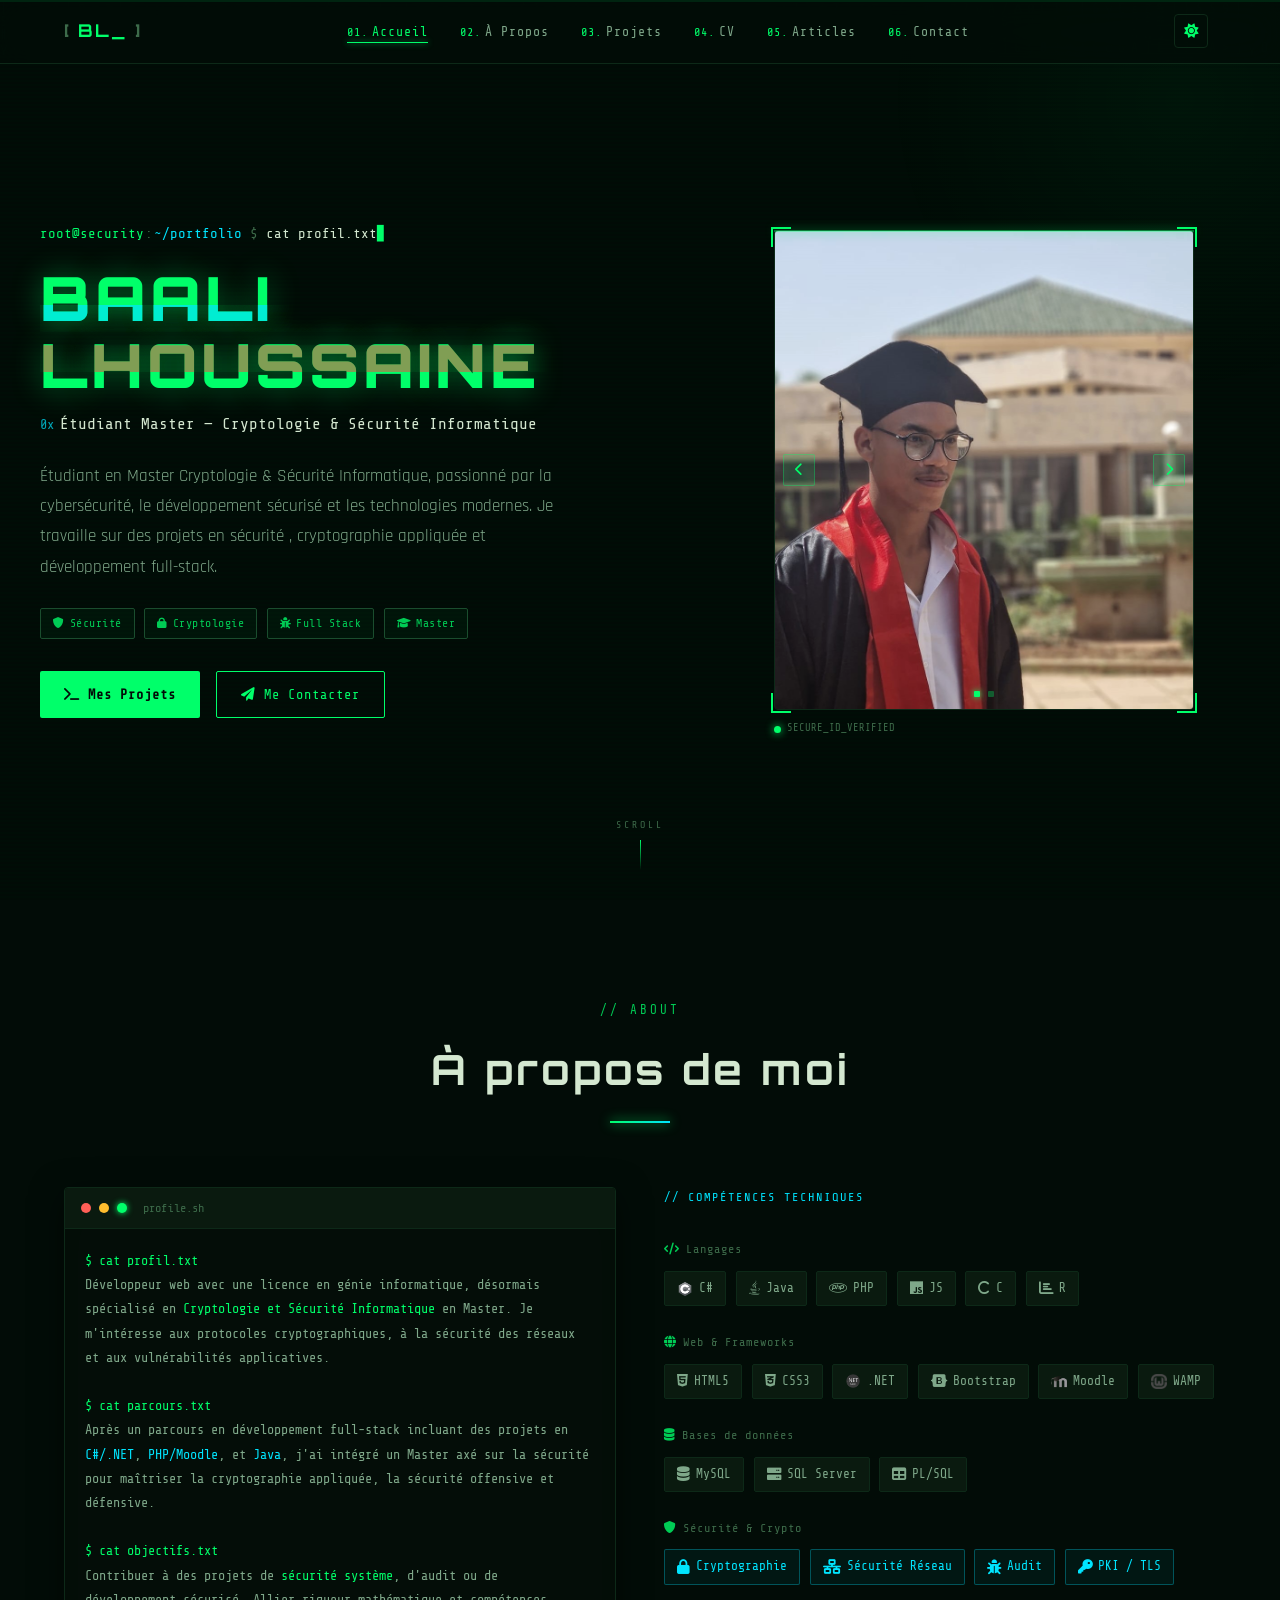
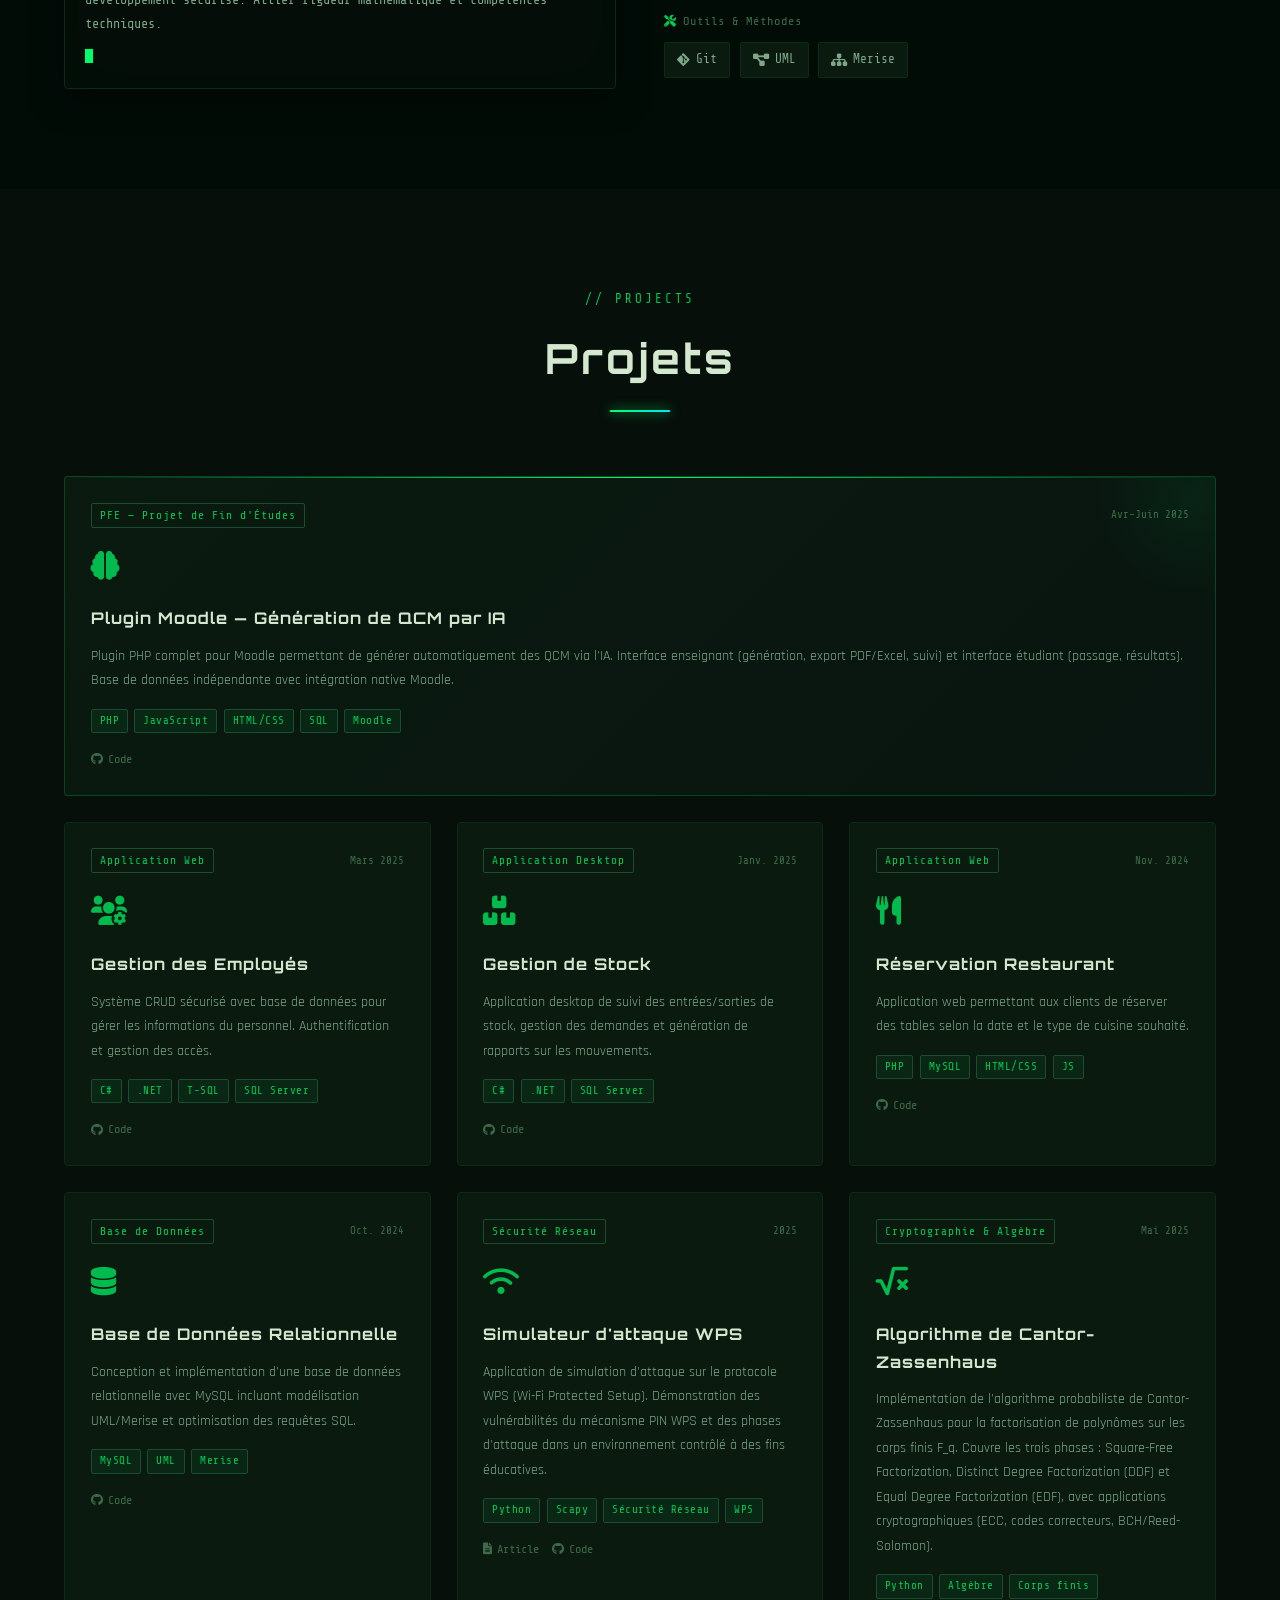
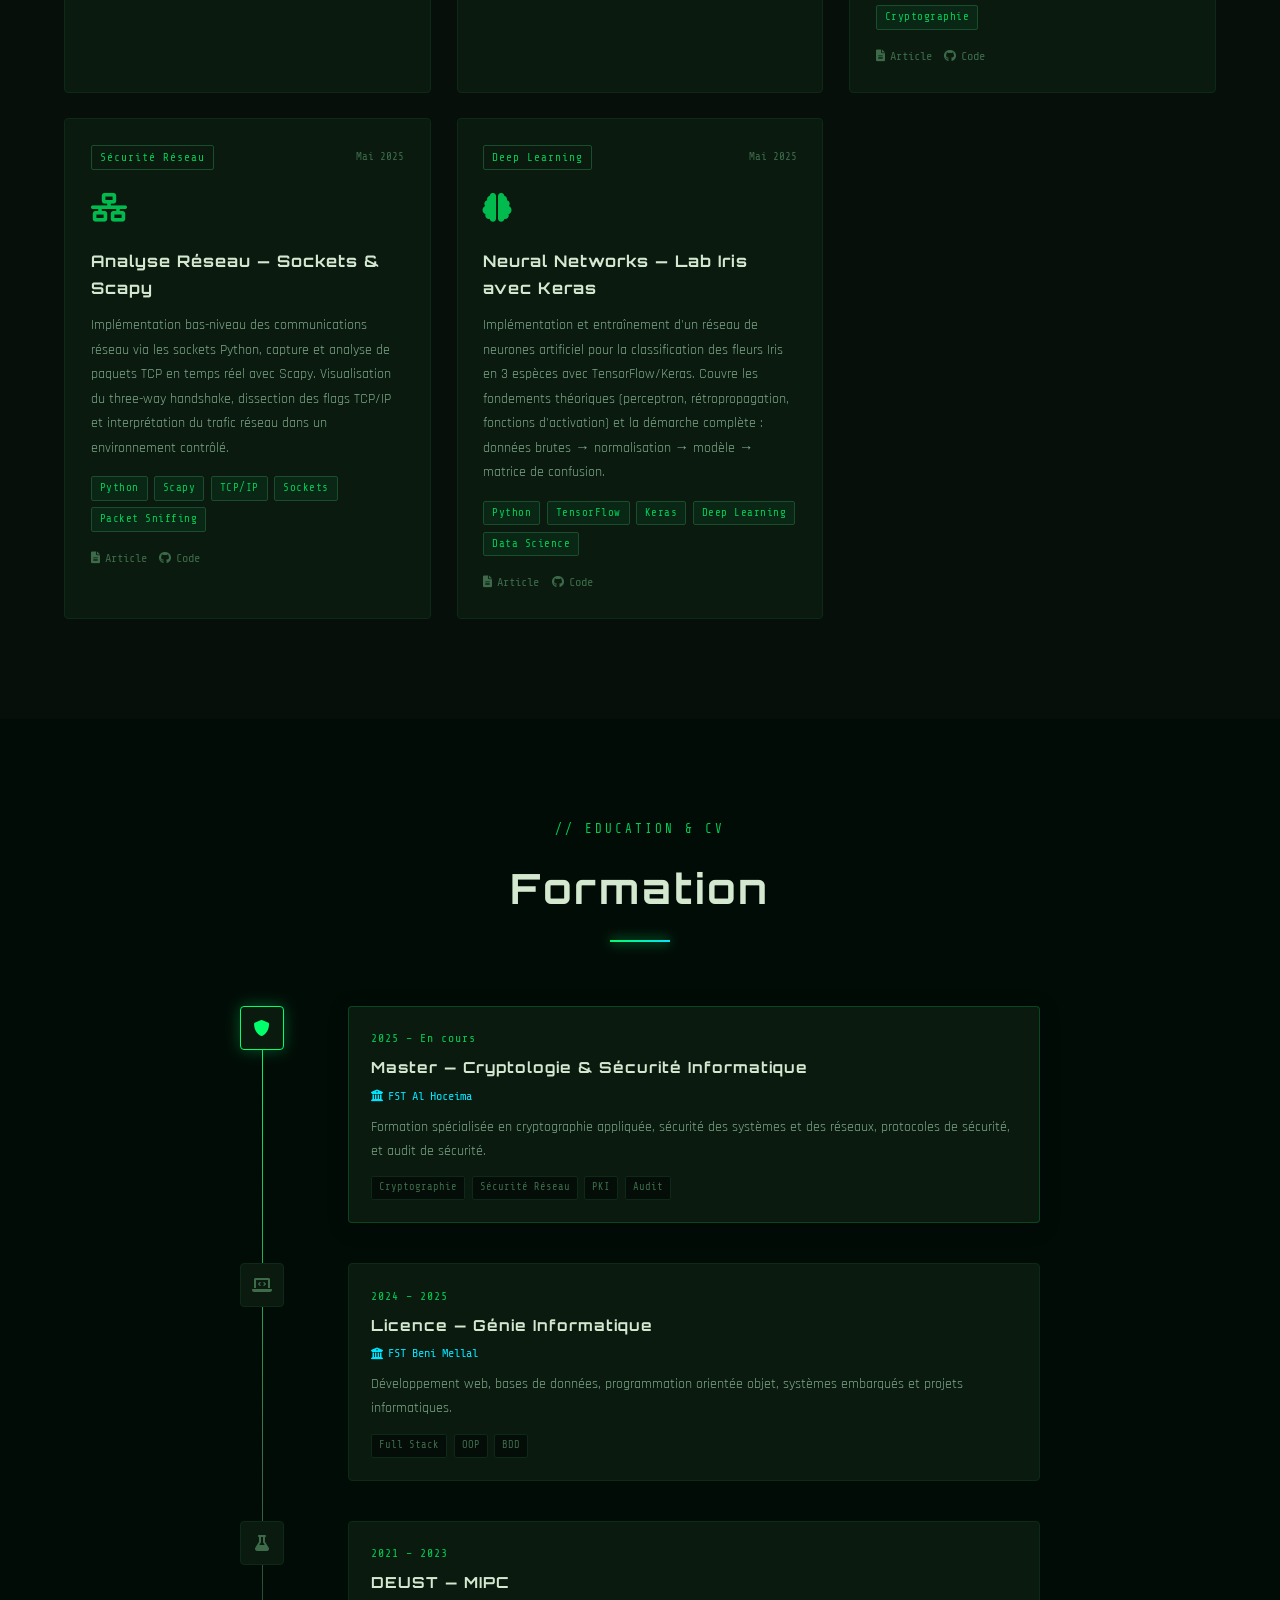
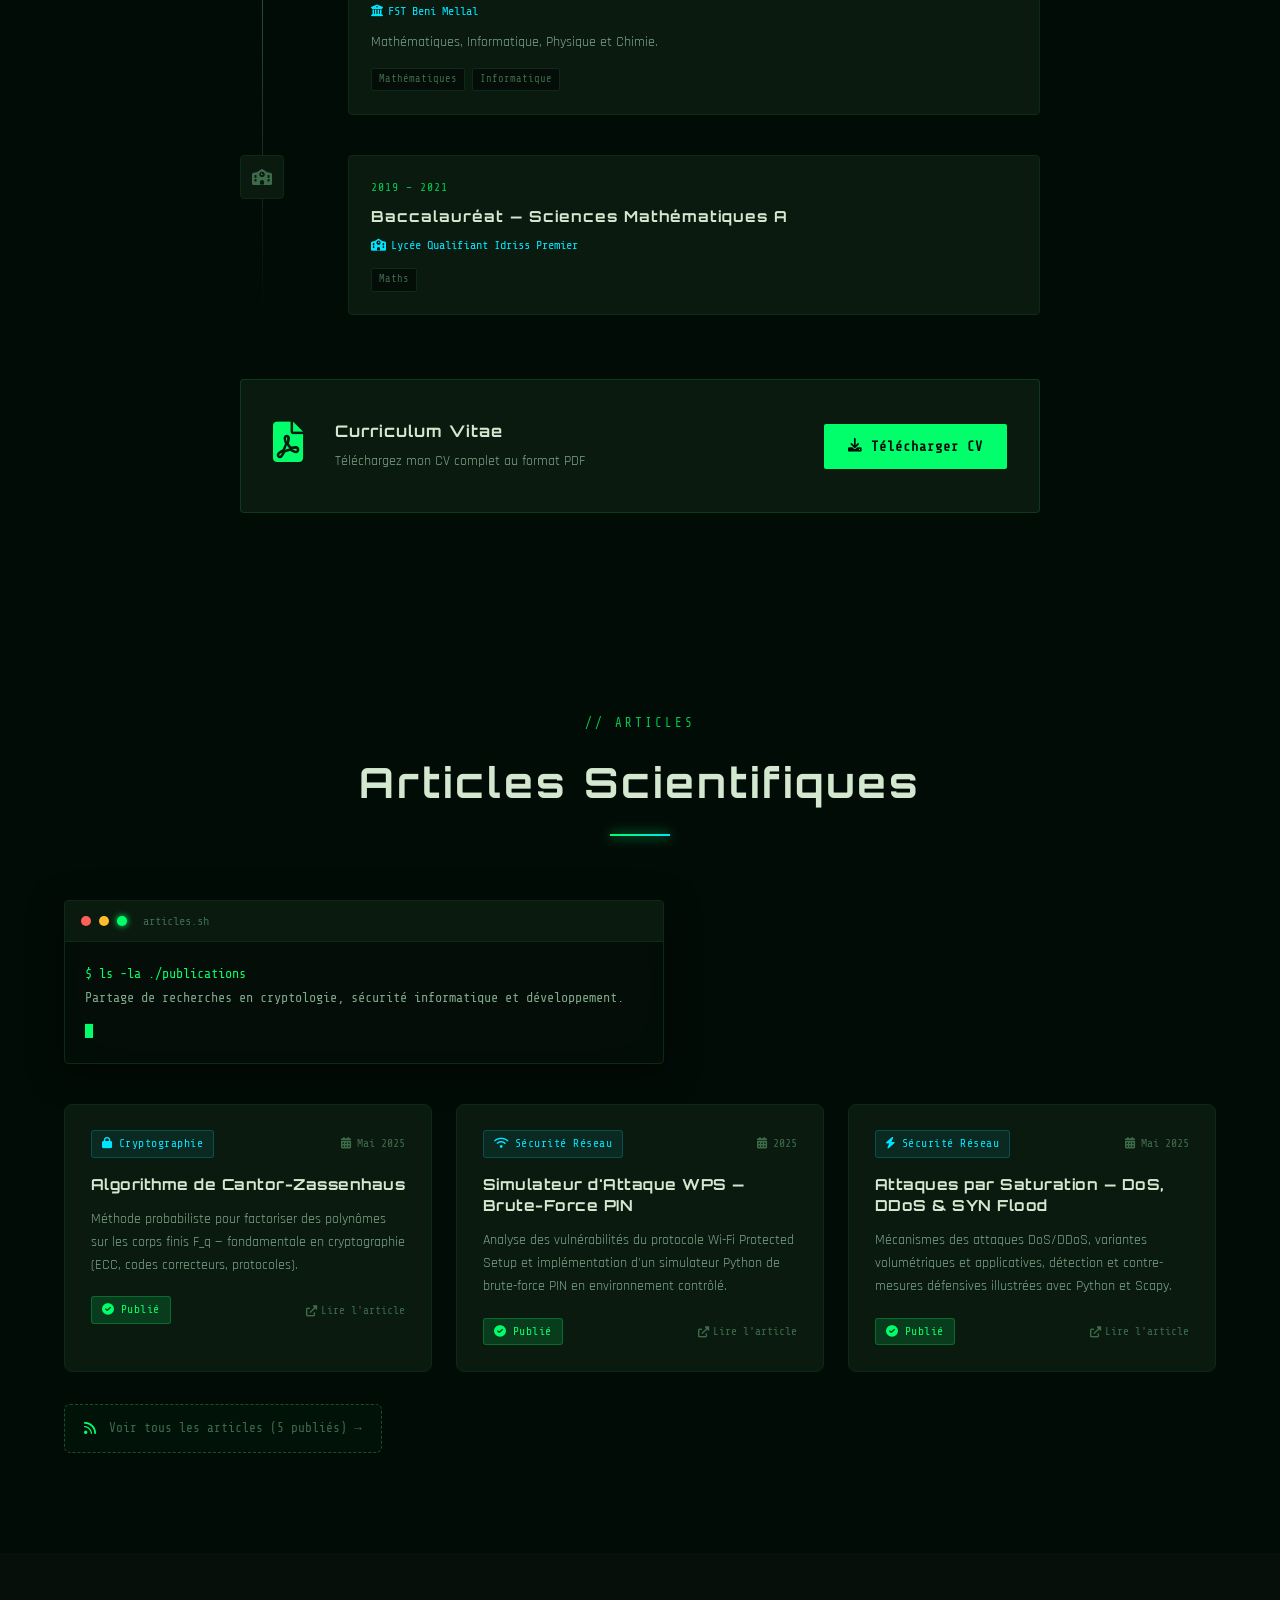
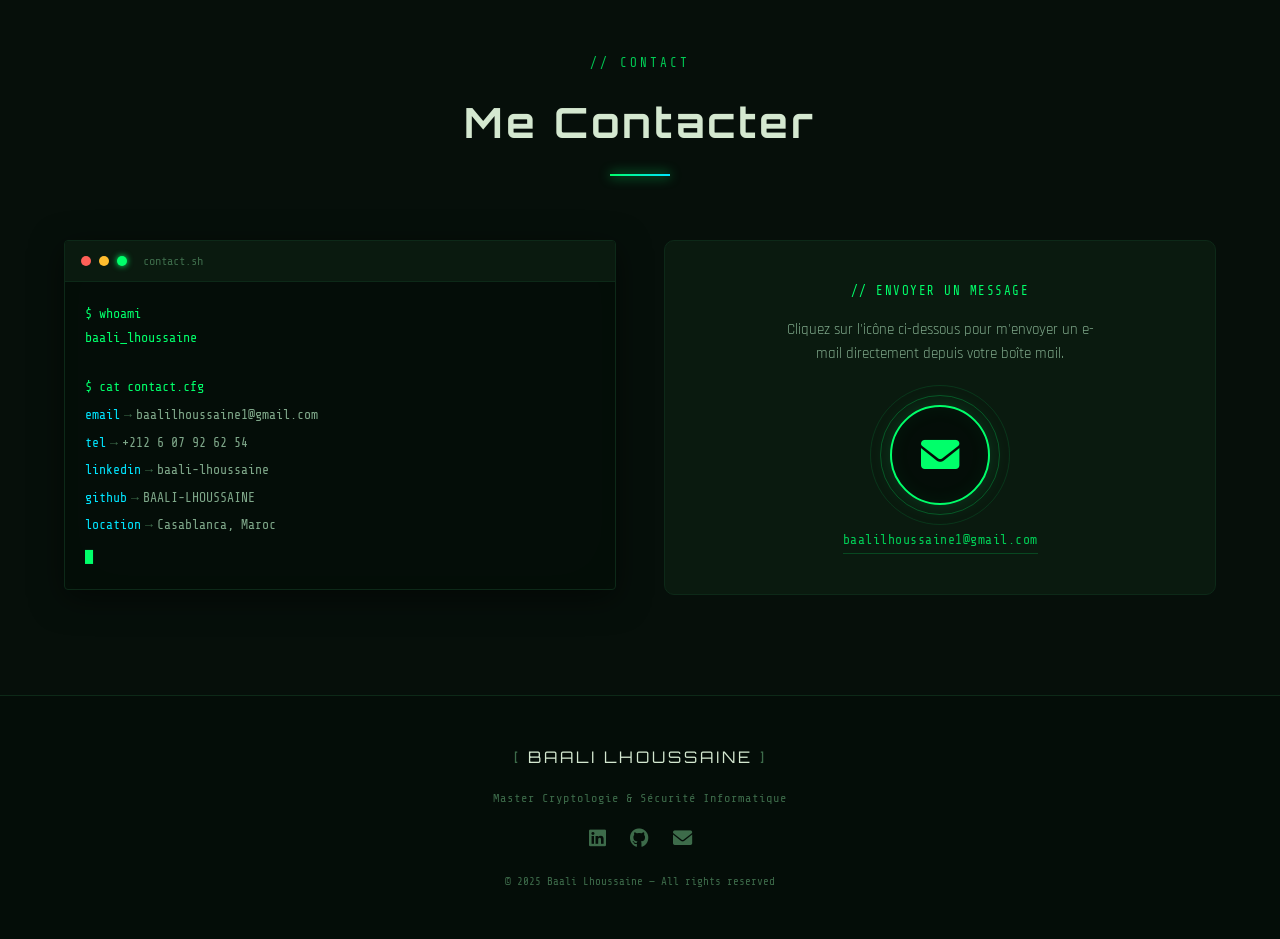
==== index.html @ f99112ba "Refine hero description in index.html Updated description to remove redundancy in the text." ====
<!DOCTYPE html>
<html lang="fr">
<head>
    <!-- Google Tag Manager -->
<script>(function(w,d,s,l,i){w[l]=w[l]||[];w[l].push({'gtm.start':
new Date().getTime(),event:'gtm.js'});var f=d.getElementsByTagName(s)[0],
j=d.createElement(s),dl=l!='dataLayer'?'&l='+l:'';j.async=true;j.src=
'https://www.googletagmanager.com/gtm.js?id='+i+dl;f.parentNode.insertBefore(j,f);
})(window,document,'script','dataLayer','GTM-TS4PC4N6');</script>
<!-- End Google Tag Manager -->
    <meta charset="UTF-8">
    <meta name="viewport" content="width=device-width, initial-scale=1.0">
    <title>BAALI LHOUSSAINE — Cryptologie & Sécurité Informatique</title>
    <link rel="stylesheet" href="style.css">
    <link href="https://cdnjs.cloudflare.com/ajax/libs/font-awesome/6.0.0/css/all.min.css" rel="stylesheet">
    <link href="https://fonts.googleapis.com/css2?family=Share+Tech+Mono&family=Orbitron:wght@400;700;900&family=Rajdhani:wght@300;400;500;600;700&display=swap" rel="stylesheet">
</head>
<body>
    <!-- Google Tag Manager (noscript) -->
<noscript><iframe src="https://www.googletagmanager.com/ns.html?id=GTM-TS4PC4N6"
height="0" width="0" style="display:none;visibility:hidden"></iframe></noscript>
<!-- End Google Tag Manager (noscript) -->

<!-- Matrix Canvas Background -->
<canvas id="matrix-canvas"></canvas>

<!-- Scan Line Overlay -->
<div class="scanlines"></div>

<!-- Navigation -->
<nav class="navbar">
    <div class="nav-container">
        <div class="nav-logo">
            <span class="logo-bracket">[</span>
            <span class="logo-text">BL<span class="logo-cursor">_</span></span>
            <span class="logo-bracket">]</span>
        </div>
        <ul class="nav-menu">
            <li><a href="#accueil" class="nav-link"><span class="nav-num">01.</span>Accueil</a></li>
            <li><a href="#apropos" class="nav-link"><span class="nav-num">02.</span>À Propos</a></li>
            <li><a href="#projets" class="nav-link"><span class="nav-num">03.</span>Projets</a></li>
            <li><a href="#cv" class="nav-link"><span class="nav-num">04.</span>CV</a></li>
            <li><a href="#articles" class="nav-link"><span class="nav-num">05.</span>Articles</a></li>
            <li><a href="#contact" class="nav-link"><span class="nav-num">06.</span>Contact</a></li>
        </ul>
        <!-- Theme Toggle -->
        <button class="theme-toggle" id="themeToggle" title="Basculer thème">
            <i class="fas fa-sun" id="themeIcon"></i>
        </button>
        <div class="hamburger">
            <span></span>
            <span></span>
            <span></span>
        </div>
    </div>
</nav>

<!-- Scroll Progress -->
<div class="scroll-bar"><div class="scroll-progress" id="scrollProgress"></div></div>

<!-- ===================== HERO ===================== -->
<section id="accueil" class="hero">
    <div class="hero-content">
        <div class="hero-text">
            <div class="terminal-prompt">
                <span class="prompt-user">root@security</span><span class="prompt-sep">:</span><span class="prompt-path">~/portfolio</span><span class="prompt-dollar">$</span>
                <span class="prompt-cmd" id="typedCmd"></span><span class="prompt-blink">▋</span>
            </div>
            <h1 class="hero-name glitch" data-text="BAALI LHOUSSAINE">BAALI LHOUSSAINE</h1>
            <div class="hero-title-wrapper">
                <span class="hex-accent">0x</span>
                <span class="hero-title" id="heroTitle">Étudiant Master — Cryptologie & Sécurité Informatique</span>
            </div>
            <p class="hero-description">
                Étudiant en Master Cryptologie & Sécurité Informatique, passionné par la cybersécurité, le développement sécurisé et les technologies modernes. Je travaille sur des projets en sécurité , cryptographie appliquée et développement full-stack.
            </p>
            <div class="hero-badges">
                <span class="badge"><i class="fas fa-shield-alt"></i> Sécurité</span>
                <span class="badge"><i class="fas fa-lock"></i> Cryptologie</span>
                <span class="badge"><i class="fas fa-bug"></i> Full Stack</span>
                <span class="badge"><i class="fas fa-graduation-cap"></i> Master</span>
            </div>
            <div class="hero-buttons">
                <a href="#projets" class="btn btn-primary"><i class="fas fa-terminal"></i> Mes Projets</a>
                <a href="#contact" class="btn btn-secondary"><i class="fas fa-paper-plane"></i> Me Contacter</a>
            </div>
        </div>
        <div class="hero-visual">
            <div class="photo-frame">
                <div class="frame-corners">
                    <span class="corner tl"></span>
                    <span class="corner tr"></span>
                    <span class="corner bl"></span>
                    <span class="corner br"></span>
                </div>
                <div class="photo-carousel">
                    <div class="carousel-container">
                        <div class="carousel-slide active">
                            <img src="images/im2.jpeg" alt="Photo professionnelle 1">
                        </div>
                        <div class="carousel-slide">
                            <img src="images/im1.png" alt="Photo professionnelle 2">
                        </div>
                    </div>
                    <button class="carousel-controls carousel-prev" id="prevBtn"><i class="fas fa-chevron-left"></i></button>
                    <button class="carousel-controls carousel-next" id="nextBtn"><i class="fas fa-chevron-right"></i></button>
                    <div class="carousel-indicators">
                        <div class="carousel-indicator active" data-slide="0"></div>
                        <div class="carousel-indicator" data-slide="1"></div>
                    </div>
                </div>
                <div class="scan-line-h"></div>
                <div class="frame-status">
                    <span class="status-dot"></span>
                    <span class="status-text">SECURE_ID_VERIFIED</span>
                </div>
            </div>
        </div>
    </div>
    <div class="hero-scroll-hint">
        <span>SCROLL</span>
        <div class="scroll-arrow"></div>
    </div>
</section>

<!-- ===================== À PROPOS ===================== -->
<section id="apropos" class="section">
    <div class="container">
        <div class="section-header">
            <span class="section-tag">// ABOUT</span>
            <h2 class="section-title">À propos de moi</h2>
            <div class="title-line"></div>
        </div>

        <div class="about-grid">
            <div class="about-text-block">
                <div class="terminal-box">
                    <div class="terminal-header">
                        <span class="t-dot red"></span>
                        <span class="t-dot yellow"></span>
                        <span class="t-dot green"></span>
                        <span class="t-title">profile.sh</span>
                    </div>
                    <div class="terminal-body">
                        <p><span class="t-cmd">$ cat profil.txt</span></p>
                        <p class="t-out">Développeur web avec une licence en génie informatique, désormais spécialisé en <span class="t-green">Cryptologie et Sécurité Informatique</span> en Master. Je m'intéresse aux protocoles cryptographiques, à la sécurité des réseaux et aux vulnérabilités applicatives.</p>
                        <br>
                        <p><span class="t-cmd">$ cat parcours.txt</span></p>
                        <p class="t-out">Après un parcours en développement full-stack incluant des projets en <span class="t-cyan">C#/.NET</span>, <span class="t-cyan">PHP/Moodle</span>, et <span class="t-cyan">Java</span>, j'ai intégré un Master axé sur la sécurité pour maîtriser la cryptographie appliquée, la sécurité offensive et défensive.</p>
                        <br>
                        <p><span class="t-cmd">$ cat objectifs.txt</span></p>
                        <p class="t-out">Contribuer à des projets de <span class="t-green">sécurité système</span>, d'audit ou de développement sécurisé. Allier rigueur mathématique et compétences techniques.</p>
                        <p class="t-prompt">█</p>
                    </div>
                </div>
            </div>

            <div class="skills-block">
                <div class="skills-section-label">// COMPÉTENCES TECHNIQUES</div>

                <div class="skill-group">
                    <div class="sg-label"><i class="fas fa-code"></i> Langages</div>
                    <div class="skills-row">
                        <div class="skill-chip" title="C#"><img src="images/Csharp.png" alt="C#"><span>C#</span></div>
                        <div class="skill-chip" title="Java"><i class="fab fa-java"></i><span>Java</span></div>
                        <div class="skill-chip" title="PHP"><i class="fab fa-php"></i><span>PHP</span></div>
                        <div class="skill-chip" title="JavaScript"><i class="fab fa-js"></i><span>JS</span></div>
                        <div class="skill-chip" title="C"><i class="fas fa-c"></i><span>C</span></div>
                        <div class="skill-chip" title="R"><i class="fas fa-chart-bar"></i><span>R</span></div>
                    </div>
                </div>

                <div class="skill-group">
                    <div class="sg-label"><i class="fas fa-globe"></i> Web & Frameworks</div>
                    <div class="skills-row">
                        <div class="skill-chip"><i class="fab fa-html5"></i><span>HTML5</span></div>
                        <div class="skill-chip"><i class="fab fa-css3-alt"></i><span>CSS3</span></div>
                        <div class="skill-chip"><img src="images/NET.png" alt=".NET"><span>.NET</span></div>
                        <div class="skill-chip"><i class="fab fa-bootstrap"></i><span>Bootstrap</span></div>
                        <div class="skill-chip"><img src="images/moodle.png" alt="Moodle"><span>Moodle</span></div>
                        <div class="skill-chip"><img src="images/wamp.png" alt="Wamp"><span>WAMP</span></div>
                    </div>
                </div>

                <div class="skill-group">
                    <div class="sg-label"><i class="fas fa-database"></i> Bases de données</div>
                    <div class="skills-row">
                        <div class="skill-chip"><i class="fas fa-database"></i><span>MySQL</span></div>
                        <div class="skill-chip"><i class="fas fa-server"></i><span>SQL Server</span></div>
                        <div class="skill-chip"><i class="fas fa-table"></i><span>PL/SQL</span></div>
                    </div>
                </div>

                <div class="skill-group">
                    <div class="sg-label"><i class="fas fa-shield-alt"></i> Sécurité & Crypto</div>
                    <div class="skills-row">
                        <div class="skill-chip new"><i class="fas fa-lock"></i><span>Cryptographie</span></div>
                        <div class="skill-chip new"><i class="fas fa-network-wired"></i><span>Sécurité Réseau</span></div>
                        <div class="skill-chip new"><i class="fas fa-bug"></i><span>Audit</span></div>
                        <div class="skill-chip new"><i class="fas fa-key"></i><span>PKI / TLS</span></div>
                    </div>
                </div>

                <div class="skill-group">
                    <div class="sg-label"><i class="fas fa-tools"></i> Outils & Méthodes</div>
                    <div class="skills-row">
                        <div class="skill-chip"><i class="fab fa-git-alt"></i><span>Git</span></div>
                        <div class="skill-chip"><i class="fas fa-project-diagram"></i><span>UML</span></div>
                        <div class="skill-chip"><i class="fas fa-sitemap"></i><span>Merise</span></div>
                    </div>
                </div>
            </div>
        </div>
    </div>
</section>

<!-- ===================== PROJETS ===================== -->
<section id="projets" class="section section-dark">
    <div class="container">
        <div class="section-header">
            <span class="section-tag">// PROJECTS</span>
            <h2 class="section-title">Projets</h2>
            <div class="title-line"></div>
        </div>

        <div class="projects-grid">

            <!-- PFE - Featured -->
            <div class="project-card featured-card">
                <div class="card-glow"></div>
                <div class="card-top-bar">
                    <span class="card-tag">PFE — Projet de Fin d'Études</span>
                    <span class="card-date">Avr–Juin 2025</span>
                </div>
                <div class="card-icon"><i class="fas fa-brain"></i></div>
                <h3>Plugin Moodle — Génération de QCM par IA</h3>
                <p class="card-desc">Plugin PHP complet pour Moodle permettant de générer automatiquement des QCM via l'IA. Interface enseignant (génération, export PDF/Excel, suivi) et interface étudiant (passage, résultats). Base de données indépendante avec intégration native Moodle.</p>
                <div class="card-tech">
                    <span class="tech">PHP</span>
                    <span class="tech">JavaScript</span>
                    <span class="tech">HTML/CSS</span>
                    <span class="tech">SQL</span>
                    <span class="tech">Moodle</span>
                </div>
                <div class="card-links">
                    <a href="https://github.com/BAALI-LHOUSSAINE" class="card-link" target="_blank"><i class="fab fa-github"></i> Code</a>
                </div>
            </div>

            <!-- Gestion Employés -->
            <div class="project-card">
                <div class="card-top-bar">
                    <span class="card-tag">Application Web</span>
                    <span class="card-date">Mars 2025</span>
                </div>
                <div class="card-icon"><i class="fas fa-users-cog"></i></div>
                <h3>Gestion des Employés</h3>
                <p class="card-desc">Système CRUD sécurisé avec base de données pour gérer les informations du personnel. Authentification et gestion des accès.</p>
                <div class="card-tech">
                    <span class="tech">C#</span>
                    <span class="tech">.NET</span>
                    <span class="tech">T-SQL</span>
                    <span class="tech">SQL Server</span>
                </div>
                <div class="card-links">
                    <a href="https://github.com/BAALI-LHOUSSAINE/Gestion-des-employes" class="card-link" target="_blank"><i class="fab fa-github"></i> Code</a>
                </div>
            </div>

            <!-- Gestion Stock -->
            <div class="project-card">
                <div class="card-top-bar">
                    <span class="card-tag">Application Desktop</span>
                    <span class="card-date">Janv. 2025</span>
                </div>
                <div class="card-icon"><i class="fas fa-boxes"></i></div>
                <h3>Gestion de Stock</h3>
                <p class="card-desc">Application desktop de suivi des entrées/sorties de stock, gestion des demandes et génération de rapports sur les mouvements.</p>
                <div class="card-tech">
                    <span class="tech">C#</span>
                    <span class="tech">.NET</span>
                    <span class="tech">SQL Server</span>
                </div>
                <div class="card-links">
                    <a href="https://github.com/BAALI-LHOUSSAINE/GestionStock" class="card-link" target="_blank"><i class="fab fa-github"></i> Code</a>
                </div>
            </div>

            <!-- Réservation Restaurant -->
            <div class="project-card">
                <div class="card-top-bar">
                    <span class="card-tag">Application Web</span>
                    <span class="card-date">Nov. 2024</span>
                </div>
                <div class="card-icon"><i class="fas fa-utensils"></i></div>
                <h3>Réservation Restaurant</h3>
                <p class="card-desc">Application web permettant aux clients de réserver des tables selon la date et le type de cuisine souhaité.</p>
                <div class="card-tech">
                    <span class="tech">PHP</span>
                    <span class="tech">MySQL</span>
                    <span class="tech">HTML/CSS</span>
                    <span class="tech">JS</span>
                </div>
                <div class="card-links">
                    <a href="https://github.com/BAALI-LHOUSSAINE/reservation" class="card-link" target="_blank"><i class="fab fa-github"></i> Code</a>
                </div>
            </div>

            <!-- BDD Relationnelle -->
            <div class="project-card">
                <div class="card-top-bar">
                    <span class="card-tag">Base de Données</span>
                    <span class="card-date">Oct. 2024</span>
                </div>
                <div class="card-icon"><i class="fas fa-database"></i></div>
                <h3>Base de Données Relationnelle</h3>
                <p class="card-desc">Conception et implémentation d'une base de données relationnelle avec MySQL incluant modélisation UML/Merise et optimisation des requêtes SQL.</p>
                <div class="card-tech">
                    <span class="tech">MySQL</span>
                    <span class="tech">UML</span>
                    <span class="tech">Merise</span>
                </div>
                <div class="card-links">
                    <a href="https://github.com/BAALI-LHOUSSAINE" class="card-link" target="_blank"><i class="fab fa-github"></i> Code</a>
                </div>
            </div>

            <!-- Simulateur d'attaque WPS -->
            <div class="project-card">
                <div class="card-top-bar">
                    <span class="card-tag">Sécurité Réseau</span>
                    <span class="card-date">2025</span>
                </div>
                <div class="card-icon"><i class="fas fa-wifi"></i></div>
                <h3>Simulateur d'attaque WPS</h3>
                <p class="card-desc">Application de simulation d'attaque sur le protocole WPS (Wi-Fi Protected Setup). Démonstration des vulnérabilités du mécanisme PIN WPS et des phases d'attaque dans un environnement contrôlé à des fins éducatives.</p>
                <div class="card-tech">
                    <span class="tech">Python</span>
                    <span class="tech">Scapy</span>
                    <span class="tech">Sécurité Réseau</span>
                    <span class="tech">WPS</span>
                </div>
                <div class="card-links">
                    <a href="wps.html" class="card-link"><i class="fas fa-file-alt"></i> Article</a>
                    <a href="https://github.com/BAALI-LHOUSSAINE/WPS-SIMULATOR-CSI" class="card-link" target="_blank"><i class="fab fa-github"></i> Code</a>
                </div>
            </div>

            <!-- Cantor-Zassenhaus -->
            <div class="project-card">
                <div class="card-top-bar">
                    <span class="card-tag">Cryptographie & Algèbre</span>
                    <span class="card-date">Mai 2025</span>
                </div>
                <div class="card-icon"><i class="fas fa-square-root-alt"></i></div>
                <h3>Algorithme de Cantor-Zassenhaus</h3>
                <p class="card-desc">Implémentation de l'algorithme probabiliste de Cantor-Zassenhaus pour la factorisation de polynômes sur les corps finis F_q. Couvre les trois phases : Square-Free Factorization, Distinct Degree Factorization (DDF) et Equal Degree Factorization (EDF), avec applications cryptographiques (ECC, codes correcteurs, BCH/Reed-Solomon).</p>
                <div class="card-tech">
                    <span class="tech">Python</span>
                    <span class="tech">Algèbre</span>
                    <span class="tech">Corps finis</span>
                    <span class="tech">Cryptographie</span>
                </div>
                <div class="card-links">
                    <a href="zessenhaus.html" class="card-link"><i class="fas fa-file-alt"></i> Article</a>
                    <a href="https://github.com/BAALI-LHOUSSAINE/ZASSENHAUS" class="card-link" target="_blank"><i class="fab fa-github"></i> Code</a>
                </div>
            </div>

            <!-- Analyse Réseau — Sockets & Scapy -->
            <div class="project-card">
                <div class="card-top-bar">
                    <span class="card-tag">Sécurité Réseau</span>
                    <span class="card-date">Mai 2025</span>
                </div>
                <div class="card-icon"><i class="fas fa-network-wired"></i></div>
                <h3>Analyse Réseau — Sockets & Scapy</h3>
                <p class="card-desc">Implémentation bas-niveau des communications réseau via les sockets Python, capture et analyse de paquets TCP en temps réel avec Scapy. Visualisation du three-way handshake, dissection des flags TCP/IP et interprétation du trafic réseau dans un environnement contrôlé.</p>
                <div class="card-tech">
                    <span class="tech">Python</span>
                    <span class="tech">Scapy</span>
                    <span class="tech">TCP/IP</span>
                    <span class="tech">Sockets</span>
                    <span class="tech">Packet Sniffing</span>
                </div>
                <div class="card-links">
                    <a href="scapy.html" class="card-link"><i class="fas fa-file-alt"></i> Article</a>
                    <a href="https://github.com/BAALI-LHOUSSAINE/Analyse_Reseau" class="card-link" target="_blank"><i class="fab fa-github"></i> Code</a>
                </div>
            </div>

            <!-- Neural Networks — Lab Iris -->
            <div class="project-card">
                <div class="card-top-bar">
                    <span class="card-tag">Deep Learning</span>
                    <span class="card-date">Mai 2025</span>
                </div>
                <div class="card-icon"><i class="fas fa-brain"></i></div>
                <h3>Neural Networks — Lab Iris avec Keras</h3>
                <p class="card-desc">Implémentation et entraînement d'un réseau de neurones artificiel pour la classification des fleurs Iris en 3 espèces avec TensorFlow/Keras. Couvre les fondements théoriques (perceptron, rétropropagation, fonctions d'activation) et la démarche complète : données brutes → normalisation → modèle → matrice de confusion.</p>
                <div class="card-tech">
                    <span class="tech">Python</span>
                    <span class="tech">TensorFlow</span>
                    <span class="tech">Keras</span>
                    <span class="tech">Deep Learning</span>
                    <span class="tech">Data Science</span>
                </div>
                <div class="card-links">
                    <a href="neural_networks.html" class="card-link"><i class="fas fa-file-alt"></i> Article</a>
                    <a href="https://github.com/BAALI-LHOUSSAINE/irisLabDL" class="card-link" target="_blank"><i class="fab fa-github"></i> Code</a>
                </div>
            </div>

        </div>
    </div>
</section>

<!-- ===================== FORMATION ===================== -->
<section id="cv" class="section">
    <div class="container">
        <div class="section-header">
            <span class="section-tag">// EDUCATION & CV</span>
            <h2 class="section-title">Formation</h2>
            <div class="title-line"></div>
        </div>

        <div class="timeline">

            <div class="timeline-item active-item">
                <div class="tl-dot"><i class="fas fa-shield-alt"></i></div>
                <div class="tl-line"></div>
                <div class="tl-card">
                    <div class="tl-year">2025 – En cours</div>
                    <h3>Master — Cryptologie & Sécurité Informatique</h3>
                    <div class="tl-school"><i class="fas fa-university"></i> FST Al Hoceima</div>
                    <p>Formation spécialisée en cryptographie appliquée, sécurité des systèmes et des réseaux, protocoles de sécurité, et audit de sécurité.</p>
                    <div class="tl-tags">
                        <span>Cryptographie</span><span>Sécurité Réseau</span><span>PKI</span><span>Audit</span>
                    </div>
                </div>
            </div>

            <div class="timeline-item">
                <div class="tl-dot"><i class="fas fa-laptop-code"></i></div>
                <div class="tl-line"></div>
                <div class="tl-card">
                    <div class="tl-year">2024 – 2025</div>
                    <h3>Licence — Génie Informatique</h3>
                    <div class="tl-school"><i class="fas fa-university"></i> FST Beni Mellal</div>
                    <p>Développement web, bases de données, programmation orientée objet, systèmes embarqués et projets informatiques.</p>
                    <div class="tl-tags">
                        <span>Full Stack</span><span>OOP</span><span>BDD</span>
                    </div>
                </div>
            </div>

            <div class="timeline-item">
                <div class="tl-dot"><i class="fas fa-flask"></i></div>
                <div class="tl-line"></div>
                <div class="tl-card">
                    <div class="tl-year">2021 – 2023</div>
                    <h3>DEUST — MIPC</h3>
                    <div class="tl-school"><i class="fas fa-university"></i> FST Beni Mellal</div>
                    <p>Mathématiques, Informatique, Physique et Chimie.</p>
                    <div class="tl-tags">
                        <span>Mathématiques</span><span>Informatique</span>
                    </div>
                </div>
            </div>

            <div class="timeline-item">
                <div class="tl-dot"><i class="fas fa-school"></i></div>
                <div class="tl-line last"></div>
                <div class="tl-card">
                    <div class="tl-year">2019 – 2021</div>
                    <h3>Baccalauréat — Sciences Mathématiques A</h3>
                    <div class="tl-school"><i class="fas fa-school"></i> Lycée Qualifiant Idriss Premier</div>
                    <p></p>
                    <div class="tl-tags">
                        <span>Maths</span>
                    </div>
                </div>
            </div>

        </div>

        <!-- CV Download -->
        <div class="cv-download-block">
            <div class="cv-download-inner">
                <div class="cv-icon-wrap"><i class="fas fa-file-pdf"></i></div>
                <div>
                    <h3>Curriculum Vitae</h3>
                    <p>Téléchargez mon CV complet au format PDF</p>
                </div>
                <a href="CV.pdf" download class="btn btn-primary"><i class="fas fa-download"></i> Télécharger CV</a>
            </div>
        </div>
    </div>
</section>

<!-- ===================== ARTICLES ===================== -->
<section id="articles" class="section">
    <div class="container">
        <div class="section-header">
            <span class="section-tag">// ARTICLES</span>
            <h2 class="section-title">Articles Scientifiques</h2>
            <div class="title-line"></div>
        </div>

        <div class="articles-intro">
            <div class="terminal-box">
                <div class="terminal-header">
                    <span class="t-dot red"></span>
                    <span class="t-dot yellow"></span>
                    <span class="t-dot green"></span>
                    <span class="t-title">articles.sh</span>
                </div>
                <div class="terminal-body">
                    <p><span class="t-cmd">$ ls -la ./publications</span></p>
                    <p class="t-out">Partage de recherches en cryptologie, sécurité informatique et développement.</p>
                    <p class="t-prompt">█</p>
                </div>
            </div>
        </div>

        <div class="articles-grid">

            <!-- Article 1 — Cantor-Zassenhaus -->
            <article class="article-card" onclick="window.location.href='zessenhaus.html'" style="cursor:pointer">
                <div class="article-meta">
                    <span class="article-tag"><i class="fas fa-lock"></i> Cryptographie</span>
                    <span class="article-date"><i class="fas fa-calendar-alt"></i> Mai 2025</span>
                </div>
                <h3 class="article-title">Algorithme de Cantor-Zassenhaus</h3>
                <p class="article-excerpt">Méthode probabiliste pour factoriser des polynômes sur les corps finis F_q — fondamentale en cryptographie (ECC, codes correcteurs, protocoles).</p>
                <div class="article-footer">
                    <span class="article-status published"><i class="fas fa-check-circle"></i> Publié</span>
                    <span class="article-toggle-hint"><i class="fas fa-external-link-alt"></i> Lire l'article</span>
                </div>
            </article>

            <!-- Article 2 — Attaque WPS -->
            <article class="article-card" onclick="window.location.href='wps.html'" style="cursor:pointer">
                <div class="article-meta">
                    <span class="article-tag"><i class="fas fa-wifi"></i> Sécurité Réseau</span>
                    <span class="article-date"><i class="fas fa-calendar-alt"></i> 2025</span>
                </div>
                <h3 class="article-title">Simulateur d'Attaque WPS — Brute-Force PIN</h3>
                <p class="article-excerpt">Analyse des vulnérabilités du protocole Wi-Fi Protected Setup et implémentation d'un simulateur Python de brute-force PIN en environnement contrôlé.</p>
                <div class="article-footer">
                    <span class="article-status published"><i class="fas fa-check-circle"></i> Publié</span>
                    <span class="article-toggle-hint"><i class="fas fa-external-link-alt"></i> Lire l'article</span>
                </div>
            </article>

            <!-- Article 3 — DoS/DDoS -->
            <article class="article-card" onclick="window.location.href='saturation.html'" style="cursor:pointer">
                <div class="article-meta">
                    <span class="article-tag"><i class="fas fa-bolt"></i> Sécurité Réseau</span>
                    <span class="article-date"><i class="fas fa-calendar-alt"></i> Mai 2025</span>
                </div>
                <h3 class="article-title">Attaques par Saturation — DoS, DDoS & SYN Flood</h3>
                <p class="article-excerpt">Mécanismes des attaques DoS/DDoS, variantes volumétriques et applicatives, détection et contre-mesures défensives illustrées avec Python et Scapy.</p>
                <div class="article-footer">
                    <span class="article-status published"><i class="fas fa-check-circle"></i> Publié</span>
                    <span class="article-toggle-hint"><i class="fas fa-external-link-alt"></i> Lire l'article</span>
                </div>
            </article>

        </div>

        <div class="articles-note">
            <i class="fas fa-rss"></i>
            <a href="articles.html" style="color:inherit;text-decoration:none">Voir tous les articles (5 publiés) →</a>
        </div>
    </div>
</section>

<!-- ===================== CONTACT ===================== -->
<section id="contact" class="section section-dark">
    <div class="container">
        <div class="section-header">
            <span class="section-tag">// CONTACT</span>
            <h2 class="section-title">Me Contacter</h2>
            <div class="title-line"></div>
        </div>

        <div class="contact-grid">
            <div class="contact-info-block">
                <div class="terminal-box">
                    <div class="terminal-header">
                        <span class="t-dot red"></span>
                        <span class="t-dot yellow"></span>
                        <span class="t-dot green"></span>
                        <span class="t-title">contact.sh</span>
                    </div>
                    <div class="terminal-body">
                        <p><span class="t-cmd">$ whoami</span></p>
                        <p class="t-out t-green">baali_lhoussaine</p>
                        <br>
                        <p><span class="t-cmd">$ cat contact.cfg</span></p>
                        <div class="contact-entry">
                            <span class="c-key">email</span><span class="c-sep"> → </span>
                            <a href="mailto:baalilhoussaine1@gmail.com" class="c-val">baalilhoussaine1@gmail.com</a>
                        </div>
                        <div class="contact-entry">
                            <span class="c-key">tel</span><span class="c-sep"> → </span>
                            <span class="c-val">+212 6 07 92 62 54</span>
                        </div>
                        <div class="contact-entry">
                            <span class="c-key">linkedin</span><span class="c-sep"> → </span>
                            <a href="https://linkedin.com/in/baali-lhoussaine" target="_blank" class="c-val">baali-lhoussaine</a>
                        </div>
                        <div class="contact-entry">
                            <span class="c-key">github</span><span class="c-sep"> → </span>
                            <a href="https://github.com/BAALI-LHOUSSAINE" target="_blank" class="c-val">BAALI-LHOUSSAINE</a>
                        </div>
                        <div class="contact-entry">
                            <span class="c-key">location</span><span class="c-sep"> → </span>
                            <span class="c-val">Casablanca, Maroc</span>
                        </div>
                        <p class="t-prompt">█</p>
                    </div>
                </div>
            </div>

            <div class="contact-form-block">
                <div class="email-cta-block">
                    <div class="email-cta-label">// ENVOYER UN MESSAGE</div>
                    <p class="email-cta-desc">Cliquez sur l'icône ci-dessous pour m'envoyer un e-mail directement depuis votre boîte mail.</p>
                    <a href="mailto:baalilhoussaine1@gmail.com?subject=Contact depuis le portfolio" class="email-icon-btn" title="Envoyer un email">
                        <div class="email-icon-ring"></div>
                        <i class="fas fa-envelope"></i>
                        <span class="email-icon-pulse"></span>
                    </a>
                    <div class="email-cta-address">baalilhoussaine1@gmail.com</div>
                </div>
            </div>
        </div>
    </div>
</section>

<!-- Footer -->
<footer class="footer">
    <div class="container">
        <div class="footer-inner">
            <div class="footer-logo">
                <span class="logo-bracket">[</span>
                <span>BAALI LHOUSSAINE</span>
                <span class="logo-bracket">]</span>
            </div>
            <p class="footer-tagline">Master Cryptologie & Sécurité Informatique</p>
            <div class="footer-socials">
                <a href="https://linkedin.com/in/baali-lhoussaine" target="_blank"><i class="fab fa-linkedin"></i></a>
                <a href="https://github.com/BAALI-LHOUSSAINE" target="_blank"><i class="fab fa-github"></i></a>
                <a href="mailto:baalilhoussaine1@gmail.com"><i class="fas fa-envelope"></i></a>
            </div>
            <p class="footer-copy">© 2025 Baali Lhoussaine — All rights reserved</p>
        </div>
    </div>
</footer>

<!-- Popup -->
<div class="popup-overlay" id="popupOverlay">
    <div class="popup" id="popup">
        <div class="popup-header">
            <div class="popup-icon" id="popupIcon"></div>
            <button class="popup-close" id="popupClose">×</button>
        </div>
        <div class="popup-content">
            <h3 id="popupTitle"></h3>
            <p id="popupMessage"></p>
        </div>
        <div class="popup-actions">
            <button class="popup-btn popup-btn-primary" id="popupOk">OK</button>
        </div>
    </div>
</div>

<script src="script.js"></script>
</body>
</html>
---- style.css ----
/* =========================================
   CYBERSECURITY PORTFOLIO — BAALI LHOUSSAINE
   ========================================= */

/* ---- CSS Variables ---- */
:root {
    --bg-primary: #020c07;
    --bg-secondary: #060f0a;
    --bg-card: #0a1a0f;
    --bg-card-hover: #0e2015;
    --bg-terminal: #040d08;
    --green-primary: #00ff6a;
    --green-dim: #00cc55;
    --green-glow: rgba(0, 255, 106, 0.15);
    --green-muted: #1a4d2e;
    --cyan-accent: #00e5ff;
    --cyan-glow: rgba(0, 229, 255, 0.12);
    --red-alert: #ff3e3e;
    --yellow-warn: #ffe066;
    --text-primary: #d4e8d0;
    --text-secondary: #7fa88a;
    --text-muted: #3d6b4a;
    --border-color: #0d2918;
    --border-active: #00ff6a40;
    --font-mono: 'Share Tech Mono', monospace;
    --font-display: 'Orbitron', monospace;
    --font-body: 'Rajdhani', sans-serif;
    --transition: all 0.3s ease;
}

/* ---- Reset ---- */
*, *::before, *::after { margin: 0; padding: 0; box-sizing: border-box; }
html { scroll-behavior: smooth; }

body {
    font-family: var(--font-body);
    background-color: var(--bg-primary);
    color: var(--text-primary);
    line-height: 1.7;
    overflow-x: hidden;
    cursor: default;
}

a { color: inherit; text-decoration: none; }

/* ---- Matrix Canvas ---- */
#matrix-canvas {
    position: fixed;
    top: 0; left: 0;
    width: 100%; height: 100%;
    z-index: 0;
    opacity: 0.04;
    pointer-events: none;
}

/* ---- Scanlines ---- */
.scanlines {
    position: fixed;
    top: 0; left: 0;
    width: 100%; height: 100%;
    background: repeating-linear-gradient(
        0deg,
        transparent,
        transparent 2px,
        rgba(0, 255, 106, 0.012) 2px,
        rgba(0, 255, 106, 0.012) 4px
    );
    z-index: 1;
    pointer-events: none;
}

/* ---- Scroll Bar ---- */
.scroll-bar {
    position: fixed;
    top: 0; left: 0;
    width: 100%; height: 2px;
    background: rgba(0, 255, 106, 0.1);
    z-index: 9999;
}
.scroll-progress {
    height: 100%;
    width: 0%;
    background: linear-gradient(90deg, var(--green-primary), var(--cyan-accent));
    transition: width 0.1s;
    box-shadow: 0 0 8px var(--green-primary);
}

/* ---- Container ---- */
.container {
    max-width: 1200px;
    margin: 0 auto;
    padding: 0 24px;
    position: relative;
    z-index: 2;
}

/* ================================================
   NAVIGATION
   ================================================ */
.navbar {
    position: fixed;
    top: 0; width: 100%;
    background: rgba(2, 12, 7, 0.75);
    backdrop-filter: blur(16px);
    -webkit-backdrop-filter: blur(16px);
    border-bottom: 1px solid var(--border-color);
    z-index: 1000;
    padding: 0.9rem 0;
}

.nav-container {
    max-width: 1200px;
    margin: 0 auto;
    padding: 0 24px;
    display: flex;
    justify-content: space-between;
    align-items: center;
}

.nav-logo {
    font-family: var(--font-display);
    font-size: 1.1rem;
    font-weight: 700;
    letter-spacing: 2px;
    color: var(--green-primary);
}
.logo-bracket { color: var(--text-muted); }
.logo-cursor {
    animation: blink 1s infinite;
    color: var(--green-primary);
}

.nav-menu {
    display: flex;
    list-style: none;
    gap: 2rem;
}

.nav-link {
    font-family: var(--font-mono);
    font-size: 0.82rem;
    color: var(--text-secondary);
    letter-spacing: 1px;
    transition: var(--transition);
    position: relative;
    padding-bottom: 2px;
}
.nav-num { color: var(--green-primary); margin-right: 4px; font-size: 0.75rem; }

.nav-link::after {
    content: '';
    position: absolute;
    bottom: -2px; left: 0;
    width: 0; height: 1px;
    background: var(--green-primary);
    transition: width 0.3s;
    box-shadow: 0 0 6px var(--green-primary);
}
.nav-link:hover, .nav-link.active {
    color: var(--green-primary);
}
.nav-link:hover::after, .nav-link.active::after { width: 100%; }

.hamburger {
    display: none;
    flex-direction: column;
    cursor: pointer;
    gap: 5px;
}
.hamburger span {
    width: 24px; height: 2px;
    background: var(--green-primary);
    transition: 0.3s;
    box-shadow: 0 0 4px var(--green-primary);
}

/* ================================================
   HERO
   ================================================ */
.hero {
    min-height: 100vh;
    display: flex;
    align-items: center;
    padding: 100px 24px 60px;
    position: relative;
    overflow: hidden;
    z-index: 2;
}

.hero::before {
    content: '';
    position: absolute;
    top: -200px; right: -200px;
    width: 600px; height: 600px;
    border-radius: 50%;
    background: radial-gradient(circle, rgba(0,255,106,0.04) 0%, transparent 70%);
    pointer-events: none;
}

.hero-content {
    max-width: 1200px;
    margin: 0 auto;
    width: 100%;
    display: grid;
    grid-template-columns: 1.1fr 0.9fr;
    gap: 4rem;
    align-items: center;
}

/* Terminal prompt */
.terminal-prompt {
    font-family: var(--font-mono);
    font-size: 0.88rem;
    margin-bottom: 1.2rem;
    display: flex;
    align-items: center;
    gap: 0;
    flex-wrap: wrap;
}
.prompt-user { color: var(--green-primary); }
.prompt-sep { color: var(--text-muted); margin: 0 1px; }
.prompt-path { color: var(--cyan-accent); }
.prompt-dollar { color: var(--text-muted); margin: 0 8px; }
.prompt-cmd { color: var(--text-primary); }
.prompt-blink { color: var(--green-primary); animation: blink 1s infinite; }

/* Glitch effect on name */
.hero-name {
    font-family: var(--font-display);
    font-size: clamp(2.4rem, 5vw, 3.8rem);
    font-weight: 900;
    letter-spacing: 4px;
    color: var(--green-primary);
    text-shadow: 0 0 30px rgba(0, 255, 106, 0.4);
    position: relative;
    margin-bottom: 0.8rem;
    line-height: 1.1;
}
.hero-name.glitch::before,
.hero-name.glitch::after {
    content: attr(data-text);
    position: absolute;
    top: 0; left: 0;
    width: 100%; height: 100%;
}
.hero-name.glitch::before {
    color: var(--cyan-accent);
    clip-path: polygon(0 30%, 100% 30%, 100% 50%, 0 50%);
    animation: glitch1 4s infinite;
    opacity: 0.7;
}
.hero-name.glitch::after {
    color: var(--red-alert);
    clip-path: polygon(0 60%, 100% 60%, 100% 80%, 0 80%);
    animation: glitch2 4s infinite;
    opacity: 0.5;
}

.hero-title-wrapper {
    font-family: var(--font-mono);
    font-size: 1rem;
    color: var(--text-secondary);
    margin-bottom: 1.4rem;
    display: flex;
    align-items: center;
    gap: 6px;
}
.hex-accent {
    color: var(--cyan-accent);
    font-size: 0.85rem;
    opacity: 0.7;
}
.hero-title { color: var(--text-primary); }

.hero-description {
    font-size: 1.05rem;
    color: var(--text-secondary);
    margin-bottom: 1.6rem;
    max-width: 520px;
    font-weight: 400;
    line-height: 1.8;
}

.hero-badges {
    display: flex;
    gap: 0.6rem;
    flex-wrap: wrap;
    margin-bottom: 2rem;
}
.badge {
    font-family: var(--font-mono);
    font-size: 0.72rem;
    padding: 5px 12px;
    border: 1px solid var(--green-muted);
    border-radius: 2px;
    color: var(--green-dim);
    background: rgba(0,255,106,0.04);
    display: flex;
    align-items: center;
    gap: 5px;
    letter-spacing: 0.5px;
}
.badge i { font-size: 0.68rem; }

.hero-buttons {
    display: flex;
    gap: 1rem;
    flex-wrap: wrap;
}

/* Buttons */
.btn {
    font-family: var(--font-mono);
    font-size: 0.85rem;
    padding: 11px 24px;
    border: none;
    border-radius: 2px;
    cursor: pointer;
    text-decoration: none;
    display: inline-flex;
    align-items: center;
    gap: 8px;
    letter-spacing: 1px;
    transition: var(--transition);
    position: relative;
    overflow: hidden;
}
.btn-primary {
    background: var(--green-primary);
    color: var(--bg-primary);
    font-weight: 700;
}
.btn-primary:hover {
    background: var(--green-dim);
    box-shadow: 0 0 24px rgba(0, 255, 106, 0.5);
    transform: translateY(-2px);
}
.btn-secondary {
    background: transparent;
    color: var(--green-primary);
    border: 1px solid var(--green-primary);
}
.btn-secondary:hover {
    background: var(--green-glow);
    box-shadow: 0 0 16px rgba(0, 255, 106, 0.2);
    transform: translateY(-2px);
}
.btn.full-width { width: 100%; justify-content: center; }

/* Photo frame */
.hero-visual { display: flex; justify-content: center; }

.photo-frame {
    position: relative;
    width: 420px;
    height: 480px;
}
.frame-corners .corner {
    position: absolute;
    width: 20px; height: 20px;
    border-color: var(--green-primary);
    border-style: solid;
}
.corner.tl { top: -3px; left: -3px; border-width: 2px 0 0 2px; }
.corner.tr { top: -3px; right: -3px; border-width: 2px 2px 0 0; }
.corner.bl { bottom: -3px; left: -3px; border-width: 0 0 2px 2px; }
.corner.br { bottom: -3px; right: -3px; border-width: 0 2px 2px 0; }

.photo-carousel {
    width: 100%; height: 100%;
    border-radius: 4px;
    overflow: hidden;
    border: 1px solid var(--border-color);
    position: relative;
    background: var(--bg-card);
}
.carousel-container { width: 100%; height: 100%; position: relative; }
.carousel-slide {
    position: absolute;
    width: 100%; height: 100%;
    opacity: 0;
    transition: opacity 1s ease-in-out;
}
.carousel-slide.active { opacity: 1; }
.carousel-slide img {
    width: 100%; height: 100%;
    object-fit: cover;
    filter: grayscale(20%) contrast(1.05);
}
.carousel-controls {
    position: absolute;
    top: 50%; transform: translateY(-50%);
    background: rgba(0, 255, 106, 0.1);
    border: 1px solid rgba(0,255,106,0.3);
    color: var(--green-primary);
    width: 32px; height: 32px;
    border-radius: 2px;
    display: flex; align-items: center; justify-content: center;
    cursor: pointer;
    transition: var(--transition);
    z-index: 5;
}
.carousel-controls:hover { background: rgba(0,255,106,0.2); }
.carousel-prev { left: 8px; }
.carousel-next { right: 8px; }
.carousel-indicators {
    position: absolute; bottom: 12px; left: 50%;
    transform: translateX(-50%);
    display: flex; gap: 8px;
}
.carousel-indicator {
    width: 6px; height: 6px;
    border-radius: 1px;
    background: rgba(0,255,106,0.3);
    cursor: pointer; transition: var(--transition);
}
.carousel-indicator.active { background: var(--green-primary); box-shadow: 0 0 6px var(--green-primary); }

.scan-line-h {
    position: absolute;
    top: 0; left: 0;
    width: 100%; height: 2px;
    background: rgba(0, 255, 106, 0.4);
    animation: scanH 3s linear infinite;
    box-shadow: 0 0 10px rgba(0, 255, 106, 0.6);
    z-index: 10;
    pointer-events: none;
}

.frame-status {
    position: absolute;
    bottom: -28px; left: 0;
    display: flex; align-items: center; gap: 6px;
    font-family: var(--font-mono);
    font-size: 0.65rem;
    color: var(--text-muted);
}
.status-dot {
    width: 7px; height: 7px;
    border-radius: 50%;
    background: var(--green-primary);
    box-shadow: 0 0 8px var(--green-primary);
    animation: blink 2s infinite;
}

.hero-scroll-hint {
    position: absolute;
    bottom: 30px; left: 50%;
    transform: translateX(-50%);
    display: flex; flex-direction: column;
    align-items: center; gap: 6px;
    font-family: var(--font-mono); font-size: 0.62rem;
    color: var(--text-muted); letter-spacing: 3px;
    animation: fadeUpDown 2s infinite;
}
.scroll-arrow {
    width: 1px; height: 30px;
    background: linear-gradient(to bottom, var(--green-primary), transparent);
}

/* ================================================
   SECTIONS
   ================================================ */
.section {
    padding: 100px 0;
    position: relative;
    z-index: 2;
}
.section-dark { background: var(--bg-secondary); }

.section-header {
    text-align: center;
    margin-bottom: 4rem;
}
.section-tag {
    font-family: var(--font-mono);
    font-size: 0.78rem;
    color: var(--green-dim);
    letter-spacing: 3px;
    display: block;
    margin-bottom: 0.8rem;
}
.section-title {
    font-family: var(--font-display);
    font-size: clamp(1.8rem, 3.5vw, 2.6rem);
    font-weight: 700;
    letter-spacing: 3px;
    color: var(--text-primary);
    margin-bottom: 1rem;
}
.title-line {
    width: 60px; height: 2px;
    background: linear-gradient(90deg, var(--green-primary), var(--cyan-accent));
    margin: 0 auto;
    box-shadow: 0 0 12px var(--green-primary);
}

/* ================================================
   ABOUT
   ================================================ */
.about-grid {
    display: grid;
    grid-template-columns: 1fr 1fr;
    gap: 3rem;
    align-items: start;
}

/* Terminal Box */
.terminal-box {
    background: var(--bg-terminal);
    border: 1px solid var(--border-color);
    border-radius: 4px;
    overflow: hidden;
    box-shadow: 0 8px 32px rgba(0, 0, 0, 0.5), inset 0 0 60px rgba(0, 255, 106, 0.01);
}
.terminal-header {
    background: #0a1a0f;
    padding: 10px 16px;
    display: flex;
    align-items: center;
    gap: 8px;
    border-bottom: 1px solid var(--border-color);
}
.t-dot {
    width: 10px; height: 10px;
    border-radius: 50%;
}
.t-dot.red { background: #ff5f57; }
.t-dot.yellow { background: #ffbd2e; }
.t-dot.green { background: var(--green-primary); box-shadow: 0 0 6px var(--green-primary); }
.t-title {
    font-family: var(--font-mono);
    font-size: 0.75rem;
    color: var(--text-muted);
    margin-left: 8px;
}
.terminal-body {
    padding: 20px;
    font-family: var(--font-mono);
    font-size: 0.84rem;
    line-height: 1.8;
}
.t-cmd { color: var(--green-primary); }
.t-out { color: var(--text-secondary); }
.t-green { color: var(--green-primary); }
.t-cyan { color: var(--cyan-accent); }
.t-prompt { color: var(--green-primary); animation: blink 1s infinite; margin-top: 8px; }

/* Skills block */
.skills-block { display: flex; flex-direction: column; gap: 1.6rem; }
.skills-section-label {
    font-family: var(--font-mono);
    font-size: 0.75rem;
    color: var(--cyan-accent);
    letter-spacing: 2px;
    margin-bottom: 0.4rem;
}

.skill-group { }
.sg-label {
    font-family: var(--font-mono);
    font-size: 0.75rem;
    color: var(--text-muted);
    letter-spacing: 1px;
    margin-bottom: 0.7rem;
    display: flex;
    align-items: center;
    gap: 6px;
}
.sg-label i { color: var(--green-dim); }

.skills-row {
    display: flex;
    flex-wrap: wrap;
    gap: 0.6rem;
}
.skill-chip {
    display: flex; align-items: center; gap: 6px;
    padding: 6px 12px;
    background: var(--bg-card);
    border: 1px solid var(--border-color);
    border-radius: 2px;
    font-size: 0.8rem;
    font-family: var(--font-mono);
    color: var(--text-secondary);
    transition: var(--transition);
    cursor: default;
}
.skill-chip:hover {
    border-color: var(--green-primary);
    color: var(--green-primary);
    background: var(--green-glow);
    box-shadow: 0 0 12px rgba(0,255,106,0.12);
    transform: translateY(-2px);
}
.skill-chip img {
    width: 16px; height: 16px;
    object-fit: contain;
    filter: grayscale(60%);
    transition: var(--transition);
}
.skill-chip:hover img { filter: grayscale(0%); }
.skill-chip i { font-size: 0.9rem; }
.skill-chip.new {
    border-color: rgba(0,229,255,0.3);
    color: var(--cyan-accent);
    background: rgba(0,229,255,0.05);
}
.skill-chip.new:hover {
    border-color: var(--cyan-accent);
    box-shadow: 0 0 12px rgba(0,229,255,0.2);
}

/* Languages */
.languages-block { margin-top: 0.4rem; }
.lang-row { display: flex; flex-direction: column; gap: 0.7rem; }
.lang-item {
    display: flex; align-items: center; gap: 10px;
    font-family: var(--font-mono); font-size: 0.78rem;
}
.lang-name { color: var(--text-secondary); width: 65px; }
.lang-bar {
    flex: 1; height: 4px;
    background: var(--border-color);
    border-radius: 2px; overflow: hidden;
}
.lang-fill {
    height: 100%;
    background: linear-gradient(90deg, var(--green-primary), var(--cyan-accent));
    box-shadow: 0 0 6px var(--green-primary);
    border-radius: 2px;
}
.lang-lvl { color: var(--text-muted); font-size: 0.7rem; width: 40px; text-align: right; }

/* ================================================
   PROJECTS
   ================================================ */
.projects-grid {
    display: grid;
    grid-template-columns: repeat(auto-fill, minmax(340px, 1fr));
    gap: 1.6rem;
}

.project-card {
    background: var(--bg-card);
    border: 1px solid var(--border-color);
    border-radius: 4px;
    padding: 1.6rem;
    transition: var(--transition);
    position: relative;
    overflow: hidden;
}
.project-card::before {
    content: '';
    position: absolute;
    top: 0; left: 0;
    width: 100%; height: 1px;
    background: linear-gradient(90deg, transparent, var(--green-primary), transparent);
    opacity: 0;
    transition: var(--transition);
}
.project-card:hover {
    border-color: rgba(0,255,106,0.2);
    background: var(--bg-card-hover);
    transform: translateY(-4px);
    box-shadow: 0 12px 40px rgba(0, 0, 0, 0.4), 0 0 20px rgba(0, 255, 106, 0.06);
}
.project-card:hover::before { opacity: 1; }

.featured-card {
    grid-column: 1 / -1;
    border-color: rgba(0,255,106,0.2);
    background: linear-gradient(135deg, var(--bg-card), #081510);
}
.featured-card::before { opacity: 1; }
.card-glow {
    position: absolute;
    top: -80px; right: -80px;
    width: 200px; height: 200px;
    background: radial-gradient(circle, rgba(0,255,106,0.06) 0%, transparent 70%);
    pointer-events: none;
}

.card-top-bar {
    display: flex; justify-content: space-between; align-items: center;
    margin-bottom: 1rem;
}
.card-tag {
    font-family: var(--font-mono);
    font-size: 0.7rem;
    color: var(--green-dim);
    letter-spacing: 1px;
    padding: 2px 8px;
    border: 1px solid var(--green-muted);
    border-radius: 2px;
}
.card-date {
    font-family: var(--font-mono);
    font-size: 0.68rem;
    color: var(--text-muted);
}

.card-icon {
    font-size: 1.8rem;
    color: var(--green-primary);
    opacity: 0.7;
    margin-bottom: 0.8rem;
}

.project-card h3 {
    font-family: var(--font-display);
    font-size: 1rem;
    font-weight: 700;
    letter-spacing: 1px;
    color: var(--text-primary);
    margin-bottom: 0.7rem;
}

.card-desc {
    font-size: 0.9rem;
    color: var(--text-secondary);
    line-height: 1.7;
    margin-bottom: 1rem;
}

.card-tech {
    display: flex; flex-wrap: wrap; gap: 0.4rem;
    margin-bottom: 1rem;
}
.tech {
    font-family: var(--font-mono);
    font-size: 0.68rem;
    padding: 2px 8px;
    background: rgba(0, 255, 106, 0.06);
    border: 1px solid var(--green-muted);
    border-radius: 2px;
    color: var(--green-dim);
    letter-spacing: 0.5px;
}

.card-links { display: flex; gap: 0.8rem; }
.card-link {
    font-family: var(--font-mono);
    font-size: 0.75rem;
    color: var(--text-muted);
    display: flex; align-items: center; gap: 5px;
    transition: var(--transition);
}
.card-link:hover { color: var(--green-primary); }

/* ================================================
   TIMELINE / FORMATION
   ================================================ */
.timeline {
    position: relative;
    max-width: 800px;
    margin: 0 auto 4rem;
}
.timeline::before {
    content: '';
    position: absolute;
    left: 22px; top: 0; bottom: 0;
    width: 1px;
    background: linear-gradient(to bottom, var(--green-primary), var(--text-muted), transparent);
}

.timeline-item {
    display: flex; gap: 2rem;
    margin-bottom: 2.5rem;
    position: relative;
}
.tl-dot {
    flex-shrink: 0;
    width: 44px; height: 44px;
    border-radius: 4px;
    background: var(--bg-card);
    border: 1px solid var(--border-color);
    display: flex; align-items: center; justify-content: center;
    font-size: 1rem;
    color: var(--text-muted);
    z-index: 1;
    transition: var(--transition);
}
.active-item .tl-dot {
    border-color: var(--green-primary);
    color: var(--green-primary);
    box-shadow: 0 0 16px rgba(0, 255, 106, 0.3);
}

.tl-card {
    flex: 1;
    background: var(--bg-card);
    border: 1px solid var(--border-color);
    border-radius: 4px;
    padding: 1.4rem;
    transition: var(--transition);
}
.active-item .tl-card {
    border-color: rgba(0,255,106,0.2);
    box-shadow: 0 4px 20px rgba(0, 0, 0, 0.3);
}
.tl-card:hover {
    border-color: rgba(0,255,106,0.15);
    transform: translateX(4px);
}
.tl-year {
    font-family: var(--font-mono);
    font-size: 0.72rem;
    color: var(--green-dim);
    letter-spacing: 1px;
    margin-bottom: 0.4rem;
}
.tl-card h3 {
    font-family: var(--font-display);
    font-size: 0.95rem;
    color: var(--text-primary);
    letter-spacing: 1px;
    margin-bottom: 0.3rem;
}
.tl-school {
    font-family: var(--font-mono);
    font-size: 0.75rem;
    color: var(--cyan-accent);
    margin-bottom: 0.6rem;
    display: flex; align-items: center; gap: 5px;
}
.tl-card p { font-size: 0.88rem; color: var(--text-secondary); margin-bottom: 0.8rem; }
.tl-tags { display: flex; flex-wrap: wrap; gap: 0.4rem; }
.tl-tags span {
    font-family: var(--font-mono);
    font-size: 0.65rem;
    padding: 2px 7px;
    background: var(--bg-terminal);
    border: 1px solid var(--border-color);
    color: var(--text-muted);
    border-radius: 2px;
}

/* CV Download */
.cv-download-block {
    max-width: 800px;
    margin: 0 auto;
}
.cv-download-inner {
    background: var(--bg-card);
    border: 1px solid rgba(0,255,106,0.15);
    border-radius: 4px;
    padding: 2rem;
    display: flex;
    align-items: center;
    gap: 2rem;
}
.cv-icon-wrap {
    font-size: 2.5rem;
    color: var(--green-primary);
    flex-shrink: 0;
}
.cv-download-inner h3 {
    font-family: var(--font-display);
    font-size: 1rem;
    color: var(--text-primary);
    letter-spacing: 1px;
    margin-bottom: 0.3rem;
}
.cv-download-inner p { font-size: 0.88rem; color: var(--text-secondary); }
.cv-download-inner .btn { margin-left: auto; flex-shrink: 0; }

/* ================================================
   CONTACT
   ================================================ */
.contact-grid {
    display: grid;
    grid-template-columns: 1fr 1fr;
    gap: 3rem;
    align-items: start;
}

/* Contact entries */
.contact-entry {
    font-family: var(--font-mono);
    font-size: 0.82rem;
    margin: 4px 0;
    display: flex; align-items: center;
    flex-wrap: wrap;
}
.c-key { color: var(--cyan-accent); }
.c-sep { color: var(--text-muted); margin: 0 4px; }
.c-val { color: var(--text-secondary); }
.c-val:hover { color: var(--green-primary); }

/* Contact form */
.contact-form { display: flex; flex-direction: column; gap: 1.2rem; }
.form-group { display: flex; flex-direction: column; gap: 0.4rem; }
.form-group label {
    font-family: var(--font-mono);
    font-size: 0.75rem;
    color: var(--text-muted);
    letter-spacing: 1px;
}
.label-prefix { color: var(--green-dim); }
.form-group input,
.form-group textarea {
    background: var(--bg-terminal);
    border: 1px solid var(--border-color);
    border-radius: 2px;
    padding: 10px 14px;
    font-family: var(--font-mono);
    font-size: 0.85rem;
    color: var(--text-primary);
    transition: var(--transition);
    outline: none;
    resize: vertical;
}
.form-group input:focus,
.form-group textarea:focus {
    border-color: var(--green-primary);
    box-shadow: 0 0 12px rgba(0, 255, 106, 0.08);
}
.form-group input::placeholder,
.form-group textarea::placeholder {
    color: var(--text-muted);
}

/* ================================================
   FOOTER
   ================================================ */
.footer {
    background: var(--bg-terminal);
    border-top: 1px solid var(--border-color);
    padding: 3rem 0;
    position: relative;
    z-index: 2;
}
.footer-inner {
    display: flex;
    flex-direction: column;
    align-items: center;
    gap: 1rem;
    text-align: center;
}
.footer-logo {
    font-family: var(--font-display);
    font-size: 1rem;
    letter-spacing: 3px;
    color: var(--text-primary);
}
.footer-tagline {
    font-family: var(--font-mono);
    font-size: 0.75rem;
    color: var(--text-muted);
    letter-spacing: 1px;
}
.footer-socials {
    display: flex; gap: 1.5rem;
}
.footer-socials a {
    font-size: 1.2rem;
    color: var(--text-muted);
    transition: var(--transition);
}
.footer-socials a:hover {
    color: var(--green-primary);
    text-shadow: 0 0 10px var(--green-primary);
}
.footer-copy {
    font-family: var(--font-mono);
    font-size: 0.68rem;
    color: var(--text-muted);
}

/* ================================================
   POPUP
   ================================================ */
.popup-overlay {
    position: fixed; inset: 0;
    background: rgba(0, 0, 0, 0.7);
    backdrop-filter: blur(6px);
    z-index: 10000;
    display: flex; align-items: center; justify-content: center;
    opacity: 0; visibility: hidden;
    transition: all 0.3s;
}
.popup-overlay.show { opacity: 1; visibility: visible; }
.popup {
    background: var(--bg-card);
    border: 1px solid var(--green-primary);
    border-radius: 4px;
    max-width: 380px; width: 90%;
    box-shadow: 0 0 40px rgba(0, 255, 106, 0.2);
    transform: scale(0.85) translateY(20px);
    transition: all 0.3s cubic-bezier(0.4, 0, 0.2, 1);
}
.popup.show { transform: scale(1) translateY(0); }
.popup-header {
    display: flex; align-items: center; justify-content: space-between;
    padding: 1.2rem 1.4rem;
    border-bottom: 1px solid var(--border-color);
}
.popup-icon { font-size: 1.4rem; }
.popup-close {
    background: none; border: none;
    font-size: 1.3rem; color: var(--text-muted);
    cursor: pointer; transition: var(--transition);
}
.popup-close:hover { color: var(--green-primary); }
.popup-content { padding: 1rem 1.4rem; }
.popup-content h3 { font-family: var(--font-display); font-size: 0.95rem; color: var(--text-primary); margin-bottom: 0.5rem; }
.popup-content p { font-size: 0.88rem; color: var(--text-secondary); }
.popup-actions { padding: 1rem 1.4rem; display: flex; justify-content: flex-end; }
.popup-btn {
    padding: 8px 20px; border: none; border-radius: 2px;
    font-family: var(--font-mono); font-size: 0.8rem;
    cursor: pointer; transition: var(--transition);
}
.popup-btn-primary { background: var(--green-primary); color: var(--bg-primary); font-weight: 700; }
.popup-btn-primary:hover { background: var(--green-dim); }

/* ================================================
   ANIMATIONS & KEYFRAMES
   ================================================ */
@keyframes blink {
    0%, 100% { opacity: 1; }
    50% { opacity: 0; }
}
@keyframes scanH {
    0% { top: 0%; }
    100% { top: 100%; }
}
@keyframes glitch1 {
    0%, 90%, 100% { transform: translateX(0); opacity: 0; }
    92% { transform: translateX(-3px); opacity: 0.7; }
    94% { transform: translateX(3px); opacity: 0.7; }
    96% { transform: translateX(0); opacity: 0; }
}
@keyframes glitch2 {
    0%, 85%, 100% { transform: translateX(0); opacity: 0; }
    87% { transform: translateX(3px); opacity: 0.5; }
    89% { transform: translateX(-3px); opacity: 0.5; }
    91% { transform: translateX(0); opacity: 0; }
}
@keyframes fadeUpDown {
    0%, 100% { transform: translateX(-50%) translateY(0); opacity: 0.5; }
    50% { transform: translateX(-50%) translateY(6px); opacity: 1; }
}
@keyframes fadeInUp {
    from { opacity: 0; transform: translateY(30px); }
    to { opacity: 1; transform: translateY(0); }
}
.fade-in-up { animation: fadeInUp 0.6s ease forwards; }

/* ================================================
   RESPONSIVE
   ================================================ */
@media (max-width: 900px) {
    .hero-content { grid-template-columns: 1fr; text-align: center; gap: 3rem; }
    .hero-visual { order: -1; }
    .hero-badges, .hero-buttons { justify-content: center; }
    .about-grid { grid-template-columns: 1fr; }
    .contact-grid { grid-template-columns: 1fr; }
    .cv-download-inner { flex-direction: column; text-align: center; }
    .cv-download-inner .btn { margin: 0 auto; }
}

@media (max-width: 768px) {
    .hamburger { display: flex; }
    .nav-menu {
        position: fixed;
        left: -100%; top: 60px;
        flex-direction: column;
        background: rgba(2, 12, 7, 0.97);
        border: 1px solid var(--border-color);
        width: 100%; text-align: center;
        transition: 0.3s;
        padding: 2rem 0;
        gap: 1.5rem;
        z-index: 999;
    }
    .nav-menu.active { left: 0; }
    .hamburger.active span:nth-child(1) { transform: translateY(7px) rotate(45deg); }
    .hamburger.active span:nth-child(2) { opacity: 0; }
    .hamburger.active span:nth-child(3) { transform: translateY(-7px) rotate(-45deg); }
    .projects-grid { grid-template-columns: 1fr; }
    .featured-card { grid-column: 1; }
    .photo-frame { width: 320px; height: 370px; }
    .section { padding: 70px 0; }
}

@media (max-width: 480px) {
    .hero-name { font-size: 1.9rem; }
    .section-title { font-size: 1.6rem; }
    .hero { padding: 90px 16px 50px; }
    .container { padding: 0 16px; }
}
/* ================================================
   ARTICLES SECTION
   ================================================ */
.articles-intro {
    margin-bottom: 2.5rem;
    max-width: 600px;
}

.articles-grid {
    display: grid;
    grid-template-columns: repeat(auto-fill, minmax(320px, 1fr));
    gap: 1.5rem;
    margin-bottom: 2rem;
}

.article-card {
    background: var(--bg-card);
    border: 1px solid var(--border-color);
    border-radius: 8px;
    padding: 1.6rem;
    transition: var(--transition);
    position: relative;
    overflow: hidden;
}

.article-card::before {
    content: '';
    position: absolute;
    top: 0; left: 0;
    width: 3px; height: 100%;
    background: linear-gradient(180deg, var(--green-primary), var(--cyan-accent));
    opacity: 0;
    transition: var(--transition);
}

.article-card:hover {
    border-color: var(--border-active);
    background: var(--bg-card-hover);
    transform: translateY(-3px);
    box-shadow: 0 8px 30px rgba(0, 255, 106, 0.08);
}

.article-card:hover::before { opacity: 1; }

.article-meta {
    display: flex;
    justify-content: space-between;
    align-items: center;
    margin-bottom: 1rem;
    flex-wrap: wrap;
    gap: 0.5rem;
}

.article-tag {
    font-family: var(--font-mono);
    font-size: 0.72rem;
    color: var(--cyan-accent);
    background: rgba(0, 229, 255, 0.08);
    border: 1px solid rgba(0, 229, 255, 0.2);
    padding: 3px 10px;
    border-radius: 3px;
    letter-spacing: 0.5px;
}

.article-date {
    font-family: var(--font-mono);
    font-size: 0.72rem;
    color: var(--text-muted);
}

.article-title {
    font-family: var(--font-display);
    font-size: 0.95rem;
    color: var(--text-primary);
    font-weight: 700;
    line-height: 1.4;
    margin-bottom: 0.8rem;
    letter-spacing: 0.5px;
}

.article-excerpt {
    font-size: 0.9rem;
    color: var(--text-secondary);
    line-height: 1.6;
    margin-bottom: 1.2rem;
}

.article-footer {
    display: flex;
    align-items: center;
    gap: 1rem;
}

.article-status {
    font-family: var(--font-mono);
    font-size: 0.72rem;
    padding: 3px 10px;
    border-radius: 3px;
    letter-spacing: 0.5px;
}

.article-status.coming-soon {
    color: var(--yellow-warn);
    background: rgba(255, 224, 102, 0.08);
    border: 1px solid rgba(255, 224, 102, 0.2);
}

.article-status.published {
    color: var(--green-primary);
    background: var(--green-glow);
    border: 1px solid rgba(0, 255, 106, 0.25);
}

.articles-note {
    display: flex;
    align-items: center;
    gap: 0.8rem;
    font-family: var(--font-mono);
    font-size: 0.8rem;
    color: var(--text-muted);
    margin-top: 1rem;
    padding: 0.8rem 1.2rem;
    background: rgba(0, 255, 106, 0.03);
    border: 1px dashed var(--green-muted);
    border-radius: 6px;
    width: fit-content;
}

.articles-note i {
    color: var(--green-primary);
    font-size: 0.85rem;
}

/* ================================================
   EMAIL CTA BLOCK (replaces contact form)
   ================================================ */
.email-cta-block {
    display: flex;
    flex-direction: column;
    align-items: center;
    justify-content: center;
    text-align: center;
    height: 100%;
    padding: 2.5rem 1.5rem;
    background: var(--bg-card);
    border: 1px solid var(--border-color);
    border-radius: 10px;
}

.email-cta-label {
    font-family: var(--font-mono);
    font-size: 0.78rem;
    color: var(--green-primary);
    letter-spacing: 1.5px;
    margin-bottom: 1rem;
}

.email-cta-desc {
    font-size: 0.92rem;
    color: var(--text-secondary);
    max-width: 320px;
    line-height: 1.6;
    margin-bottom: 2.5rem;
}

.email-icon-btn {
    position: relative;
    display: flex;
    align-items: center;
    justify-content: center;
    width: 100px;
    height: 100px;
    border-radius: 50%;
    background: var(--bg-terminal);
    border: 2px solid var(--green-primary);
    color: var(--green-primary);
    font-size: 2.4rem;
    cursor: pointer;
    transition: all 0.3s ease;
    text-decoration: none;
    margin-bottom: 1.5rem;
    box-shadow: 0 0 20px rgba(0, 255, 106, 0.15), inset 0 0 20px rgba(0, 255, 106, 0.05);
}

.email-icon-btn:hover {
    transform: scale(1.1);
    box-shadow: 0 0 40px rgba(0, 255, 106, 0.35), inset 0 0 30px rgba(0, 255, 106, 0.1);
    border-color: var(--cyan-accent);
    color: var(--cyan-accent);
}

.email-icon-ring {
    position: absolute;
    width: 120px;
    height: 120px;
    border-radius: 50%;
    border: 1px solid rgba(0, 255, 106, 0.25);
    animation: pulse-ring 2s ease-out infinite;
}

.email-icon-pulse {
    position: absolute;
    width: 140px;
    height: 140px;
    border-radius: 50%;
    border: 1px solid rgba(0, 255, 106, 0.12);
    animation: pulse-ring 2s ease-out infinite 0.5s;
}

@keyframes pulse-ring {
    0% { transform: scale(0.85); opacity: 1; }
    100% { transform: scale(1.15); opacity: 0; }
}

.email-cta-address {
    font-family: var(--font-mono);
    font-size: 0.82rem;
    color: var(--green-dim);
    letter-spacing: 0.5px;
    border-bottom: 1px solid rgba(0, 255, 106, 0.2);
    padding-bottom: 2px;
}

@media (max-width: 900px) {
    .articles-grid { grid-template-columns: 1fr; }
}
/* ================================================
   APPEND THIS TO THE BOTTOM OF YOUR style.css
   ================================================ */

/* ------------------------------------------------
   LIGHT MODE — CSS Variables Override
   ------------------------------------------------ */
[data-theme="light"] {
    --bg-primary: #f4f7f5;
    --bg-secondary: #eaf0ec;
    --bg-card: #ffffff;
    --bg-card-hover: #f0f7f2;
    --bg-terminal: #e8f0ea;
    --green-primary: #007a33;
    --green-dim: #00962e;
    --green-glow: rgba(0, 122, 51, 0.10);
    --green-muted: #a8d4b8;
    --cyan-accent: #0077aa;
    --cyan-glow: rgba(0, 119, 170, 0.10);
    --red-alert: #cc2200;
    --yellow-warn: #b38600;
    --text-primary: #0d1f14;
    --text-secondary: #2d5c3e;
    --text-muted: #7aaa8c;
    --border-color: #c8dece;
    --border-active: rgba(0, 122, 51, 0.35);
}

/* Matrix canvas — lighter in light mode */
[data-theme="light"] #matrix-canvas { opacity: 0.025; }

/* Scanlines — softer */
[data-theme="light"] .scanlines {
    background: repeating-linear-gradient(
        0deg,
        transparent,
        transparent 2px,
        rgba(0, 122, 51, 0.008) 2px,
        rgba(0, 122, 51, 0.008) 4px
    );
}

/* Navbar background in light mode */
[data-theme="light"] .navbar {
    background: rgba(244, 247, 245, 0.88);
    border-bottom-color: var(--border-color);
}

/* Mobile nav overlay */
[data-theme="light"] .nav-menu {
    background: rgba(244, 247, 245, 0.98);
}

/* Hero radial glow softer */
[data-theme="light"] .hero::before {
    background: radial-gradient(circle, rgba(0,122,51,0.05) 0%, transparent 70%);
}

/* Terminal body bg */
[data-theme="light"] .terminal-box {
    box-shadow: 0 4px 24px rgba(0,0,0,0.07);
}
[data-theme="light"] .terminal-header { background: #ddeee2; }

/* Glitch colors adapt */
[data-theme="light"] .hero-name.glitch::before { color: var(--cyan-accent); }
[data-theme="light"] .hero-name.glitch::after  { color: var(--red-alert); }

/* Skills chips */
[data-theme="light"] .skill-chip { background: #f7fbf8; }
[data-theme="light"] .skill-chip.new {
    border-color: rgba(0,119,170,0.3);
    background: rgba(0,119,170,0.05);
    color: var(--cyan-accent);
}

/* Project cards */
[data-theme="light"] .featured-card {
    background: linear-gradient(135deg, #ffffff, #f0f7f2);
}

/* Timeline */
[data-theme="light"] .timeline::before {
    background: linear-gradient(to bottom, var(--green-primary), var(--text-muted), transparent);
}

/* Footer */
[data-theme="light"] .footer {
    background: #ddeee2;
    border-top-color: var(--border-color);
}

/* Popup */
[data-theme="light"] .popup-overlay { background: rgba(0,0,0,0.35); }
[data-theme="light"] .popup { box-shadow: 0 0 40px rgba(0,122,51,0.18); }

/* ------------------------------------------------
   THEME TOGGLE BUTTON
   ------------------------------------------------ */
.theme-toggle {
    background: none;
    border: 1px solid var(--border-color);
    color: var(--green-primary);
    width: 34px;
    height: 34px;
    border-radius: 4px;
    display: flex;
    align-items: center;
    justify-content: center;
    cursor: pointer;
    transition: var(--transition);
    font-size: 0.9rem;
    margin-right: 0.5rem;
    flex-shrink: 0;
}
.theme-toggle:hover {
    background: var(--green-glow);
    border-color: var(--green-primary);
    box-shadow: 0 0 10px var(--green-glow);
}

/* Reorder nav-container to fit toggle + hamburger */
.nav-container { gap: 1rem; }

/* ------------------------------------------------
   ARTICLES PAGE — HERO
   ------------------------------------------------ */
.articles-hero {
    padding: 140px 24px 60px;
    position: relative;
    z-index: 2;
    text-align: center;
}

.articles-page-title {
    font-family: var(--font-display);
    font-size: clamp(3rem, 8vw, 6rem);
    font-weight: 900;
    letter-spacing: 8px;
    color: var(--green-primary);
    text-shadow: 0 0 40px rgba(0,255,106,0.25);
    position: relative;
    margin-bottom: 1rem;
    line-height: 1;
}

.articles-page-subtitle {
    font-family: var(--font-mono);
    font-size: 0.9rem;
    color: var(--text-secondary);
    letter-spacing: 1px;
    margin-bottom: 2.5rem;
}

.articles-stats {
    display: inline-flex;
    align-items: center;
    gap: 1.5rem;
    background: var(--bg-card);
    border: 1px solid var(--border-color);
    border-radius: 4px;
    padding: 0.8rem 2rem;
}
.stat-item { display: flex; flex-direction: column; align-items: center; gap: 2px; }
.stat-num {
    font-family: var(--font-display);
    font-size: 1.5rem;
    font-weight: 700;
    color: var(--green-primary);
    line-height: 1;
}
.stat-label {
    font-family: var(--font-mono);
    font-size: 0.65rem;
    color: var(--text-muted);
    letter-spacing: 1px;
    text-transform: uppercase;
}
.stat-sep {
    color: var(--border-color);
    font-size: 1.4rem;
    font-weight: 100;
}

/* ------------------------------------------------
   FILTERS BAR
   ------------------------------------------------ */
.articles-filters-bar {
    background: var(--bg-secondary);
    border-top: 1px solid var(--border-color);
    border-bottom: 1px solid var(--border-color);
    padding: 1rem 0;
    position: sticky;
    top: 60px;
    z-index: 100;
    backdrop-filter: blur(12px);
}

.filters-inner {
    display: flex;
    justify-content: space-between;
    align-items: center;
    gap: 1.5rem;
    flex-wrap: wrap;
}

.filter-group {
    display: flex;
    align-items: center;
    gap: 0.6rem;
    flex-wrap: wrap;
}
.filter-label {
    font-family: var(--font-mono);
    font-size: 0.72rem;
    color: var(--text-muted);
    letter-spacing: 1px;
    margin-right: 0.2rem;
}

.filter-btn {
    font-family: var(--font-mono);
    font-size: 0.72rem;
    padding: 5px 14px;
    background: transparent;
    border: 1px solid var(--border-color);
    border-radius: 2px;
    color: var(--text-secondary);
    cursor: pointer;
    transition: var(--transition);
    letter-spacing: 0.5px;
}
.filter-btn:hover {
    border-color: var(--green-primary);
    color: var(--green-primary);
}
.filter-btn.active {
    background: var(--green-primary);
    border-color: var(--green-primary);
    color: var(--bg-primary);
    font-weight: 700;
}

.search-group { flex-shrink: 0; }
.search-box {
    display: flex;
    align-items: center;
    gap: 8px;
    background: var(--bg-terminal);
    border: 1px solid var(--border-color);
    border-radius: 2px;
    padding: 6px 12px;
    transition: var(--transition);
}
.search-box:focus-within {
    border-color: var(--green-primary);
    box-shadow: 0 0 10px var(--green-glow);
}
.search-box i { color: var(--text-muted); font-size: 0.78rem; }
.search-box input {
    background: none;
    border: none;
    outline: none;
    font-family: var(--font-mono);
    font-size: 0.8rem;
    color: var(--text-primary);
    width: 200px;
}
.search-box input::placeholder { color: var(--text-muted); }

/* ------------------------------------------------
   ARTICLES MAIN GRID
   ------------------------------------------------ */
.articles-main { padding-top: 3rem; }

.articles-grid-full {
    display: flex;
    flex-direction: column;
    gap: 1.8rem;
    margin-bottom: 2.5rem;
}

.article-card-full {
    background: var(--bg-card);
    border: 1px solid var(--border-color);
    border-radius: 4px;
    padding: 1.6rem 2rem;
    display: flex;
    flex-direction: column;
    gap: 0.8rem;
    transition: var(--transition);
    position: relative;
    overflow: hidden;
}
.article-card-full::before {
    content: '';
    position: absolute;
    top: 0; left: 0;
    width: 3px; height: 100%;
    background: linear-gradient(180deg, var(--green-primary), var(--cyan-accent));
    opacity: 0;
    transition: var(--transition);
}
.article-card-full:hover {
    border-color: var(--border-active);
    background: var(--bg-card-hover);
    transform: translateY(-3px);
    box-shadow: 0 12px 40px rgba(0,0,0,0.12), 0 0 20px var(--green-glow);
}
.article-card-full:hover::before { opacity: 1; }

/* Article number */
.acf-number {
    font-family: var(--font-display);
    font-size: 2.5rem;
    font-weight: 900;
    color: var(--border-color);
    line-height: 1;
    user-select: none;
    transition: var(--transition);
    padding-top: 4px;
}
.article-card-full:hover .acf-number { color: var(--green-primary); opacity: 0.4; }

/* Article content */
.acf-meta {
    display: flex;
    align-items: center;
    gap: 0.8rem;
    margin-bottom: 0.8rem;
    flex-wrap: wrap;
}
.acf-tag {
    font-family: var(--font-mono);
    font-size: 0.7rem;
    padding: 3px 10px;
    border-radius: 3px;
    letter-spacing: 0.5px;
    display: flex;
    align-items: center;
    gap: 5px;
}
.acf-tag.crypto {
    color: var(--cyan-accent);
    background: var(--cyan-glow);
    border: 1px solid rgba(0,229,255,0.2);
}
[data-theme="light"] .acf-tag.crypto {
    color: var(--cyan-accent);
    background: rgba(0,119,170,0.08);
    border-color: rgba(0,119,170,0.25);
}
.acf-tag.web {
    color: var(--green-primary);
    background: var(--green-glow);
    border: 1px solid rgba(0,255,106,0.2);
}
.acf-tag.data {
    color: var(--yellow-warn);
    background: rgba(255,224,102,0.07);
    border: 1px solid rgba(255,224,102,0.2);
}
[data-theme="light"] .acf-tag.data {
    color: #7a5c00;
    background: rgba(179,134,0,0.08);
    border-color: rgba(179,134,0,0.2);
}
.acf-date, .acf-read {
    font-family: var(--font-mono);
    font-size: 0.7rem;
    color: var(--text-muted);
    display: flex;
    align-items: center;
    gap: 4px;
}

.acf-title {
    font-family: var(--font-display);
    font-size: 1.05rem;
    color: var(--text-primary);
    font-weight: 700;
    line-height: 1.4;
    margin-bottom: 0.8rem;
    letter-spacing: 0.5px;
}

.acf-excerpt {
    font-size: 0.9rem;
    color: var(--text-secondary);
    line-height: 1.75;
    margin-bottom: 1rem;
}

.acf-topics {
    display: flex;
    flex-wrap: wrap;
    gap: 0.4rem;
    margin-bottom: 1.2rem;
}
.acf-topic {
    font-family: var(--font-mono);
    font-size: 0.68rem;
    padding: 2px 8px;
    background: rgba(0,255,106,0.05);
    border: 1px solid var(--green-muted);
    border-radius: 2px;
    color: var(--green-dim);
    letter-spacing: 0.5px;
}
[data-theme="light"] .acf-topic { color: var(--green-primary); }

.acf-footer {
    display: flex;
    align-items: center;
    gap: 1rem;
}
.acf-status {
    font-family: var(--font-mono);
    font-size: 0.72rem;
    padding: 4px 12px;
    border-radius: 3px;
    display: flex;
    align-items: center;
    gap: 5px;
}
.acf-status.coming {
    color: var(--yellow-warn);
    background: rgba(255,224,102,0.07);
    border: 1px solid rgba(255,224,102,0.2);
}
[data-theme="light"] .acf-status.coming {
    color: #7a5c00;
    background: rgba(179,134,0,0.08);
    border-color: rgba(179,134,0,0.2);
}
.acf-status.published {
    color: var(--green-primary);
    background: var(--green-glow);
    border: 1px solid rgba(0,255,106,0.25);
}

.acf-notify {
    font-family: var(--font-mono);
    font-size: 0.72rem;
    color: var(--text-muted);
    cursor: pointer;
    transition: var(--transition);
    display: flex;
    align-items: center;
    gap: 5px;
    padding: 4px 10px;
    border: 1px solid transparent;
    border-radius: 3px;
}
.acf-notify:hover {
    color: var(--cyan-accent);
    border-color: var(--cyan-accent);
    background: var(--cyan-glow);
}

/* Article visual / code snippet */
.acf-visual {
    display: flex;
    flex-direction: column;
    gap: 1rem;
    align-items: flex-end;
}

.acf-icon-wrap {
    width: 60px;
    height: 60px;
    border-radius: 4px;
    display: flex;
    align-items: center;
    justify-content: center;
    font-size: 1.6rem;
    border: 1px solid var(--border-color);
}
.acf-icon-wrap.crypto-bg {
    background: rgba(0,229,255,0.07);
    color: var(--cyan-accent);
    border-color: rgba(0,229,255,0.2);
}
[data-theme="light"] .acf-icon-wrap.crypto-bg { color: var(--cyan-accent); }
.acf-icon-wrap.web-bg {
    background: var(--green-glow);
    color: var(--green-primary);
    border-color: rgba(0,255,106,0.2);
}
.acf-icon-wrap.data-bg {
    background: rgba(255,224,102,0.07);
    color: var(--yellow-warn);
    border-color: rgba(255,224,102,0.2);
}
[data-theme="light"] .acf-icon-wrap.data-bg { color: #7a5c00; }

.acf-code-snippet {
    font-family: var(--font-mono);
    font-size: 0.72rem;
    line-height: 1.7;
    background: var(--bg-terminal);
    border: 1px solid var(--border-color);
    border-radius: 4px;
    padding: 0.9rem 1rem;
    width: 100%;
    color: var(--text-secondary);
}
.cs-comment { color: var(--text-muted); font-style: italic; }
.cs-kw { color: var(--cyan-accent); }
[data-theme="light"] .cs-kw { color: var(--cyan-accent); }
.cs-fn { color: var(--green-primary); }
.cs-str { color: var(--yellow-warn); }
[data-theme="light"] .cs-str { color: #8a6800; }
.cs-var { color: var(--text-primary); }

/* ------------------------------------------------
   NO RESULTS STATE
   ------------------------------------------------ */
.no-results {
    flex-direction: column;
    align-items: center;
    gap: 1rem;
    padding: 4rem 2rem;
    text-align: center;
    color: var(--text-muted);
    font-family: var(--font-mono);
    font-size: 0.9rem;
    display: none;
}
.no-results i { font-size: 2rem; opacity: 0.4; }
.no-results button {
    font-family: var(--font-mono);
    font-size: 0.78rem;
    padding: 8px 20px;
    background: var(--green-primary);
    color: var(--bg-primary);
    border: none;
    border-radius: 2px;
    cursor: pointer;
    transition: var(--transition);
}
.no-results button:hover { background: var(--green-dim); }

/* ------------------------------------------------
   COMING SOON NOTE
   ------------------------------------------------ */
.articles-coming-note {
    margin-top: 2rem;
}
.acn-inner {
    display: flex;
    align-items: center;
    gap: 1.5rem;
    background: var(--bg-card);
    border: 1px dashed var(--green-muted);
    border-radius: 4px;
    padding: 1.4rem 2rem;
    flex-wrap: wrap;
}
.acn-icon {
    font-size: 1.4rem;
    color: var(--green-primary);
    flex-shrink: 0;
}
.acn-title {
    font-family: var(--font-display);
    font-size: 0.88rem;
    color: var(--text-primary);
    letter-spacing: 1px;
    margin-bottom: 0.2rem;
}
.acn-sub {
    font-family: var(--font-mono);
    font-size: 0.75rem;
    color: var(--text-muted);
}
.acn-inner .btn { margin-left: auto; }

/* Smaller button variant */
.btn-sm { padding: 8px 16px; font-size: 0.78rem; }

/* ------------------------------------------------
   TOAST NOTIFICATION
   ------------------------------------------------ */
.toast {
    position: fixed;
    bottom: 2rem;
    left: 50%;
    transform: translateX(-50%) translateY(80px);
    background: var(--bg-card);
    border: 1px solid var(--green-primary);
    color: var(--green-primary);
    font-family: var(--font-mono);
    font-size: 0.82rem;
    padding: 10px 24px;
    border-radius: 4px;
    box-shadow: 0 8px 24px rgba(0,0,0,0.3);
    z-index: 9999;
    opacity: 0;
    transition: all 0.35s cubic-bezier(0.4,0,0.2,1);
    pointer-events: none;
    white-space: nowrap;
}
.toast.show {
    opacity: 1;
    transform: translateX(-50%) translateY(0);
}

/* ------------------------------------------------
   ALSO ADD THEME TOGGLE TO index.html nav
   (same .theme-toggle button, before .hamburger)
   ------------------------------------------------ */

/* ------------------------------------------------
   RESPONSIVE — ARTICLES PAGE
   ------------------------------------------------ */
@media (max-width: 900px) {
    .filters-inner { flex-direction: column; align-items: flex-start; }
    .search-box input { width: 160px; }
}

@media (max-width: 600px) {
    .article-card-full { padding: 1.2rem 1.4rem; }
    .articles-stats { gap: 1rem; padding: 0.7rem 1.2rem; }
    .acn-inner { flex-direction: column; }
    .acn-inner .btn { margin: 0 auto; }
}

/* Article expand */
.article-card { cursor: pointer; }
.article-body {
    font-size: 0.88rem;
    color: var(--text-secondary);
    line-height: 1.75;
    margin: 0.8rem 0 1rem;
    padding: 1rem;
    background: var(--bg-terminal);
    border: 1px solid var(--border-color);
    border-radius: 4px;
    animation: fadeInUp 0.25s ease;
}
.article-body ul {
    list-style: none;
    padding: 0;
    margin: 0.6rem 0;
    display: flex;
    flex-direction: column;
    gap: 0.4rem;
}
.article-body ul li::before {
    content: '▸ ';
    color: var(--green-primary);
    font-size: 0.7rem;
}
.article-toggle-hint {
    font-family: var(--font-mono);
    font-size: 0.7rem;
    color: var(--text-muted);
    display: flex;
    align-items: center;
    gap: 4px;
    transition: var(--transition);
    margin-left: auto;
}
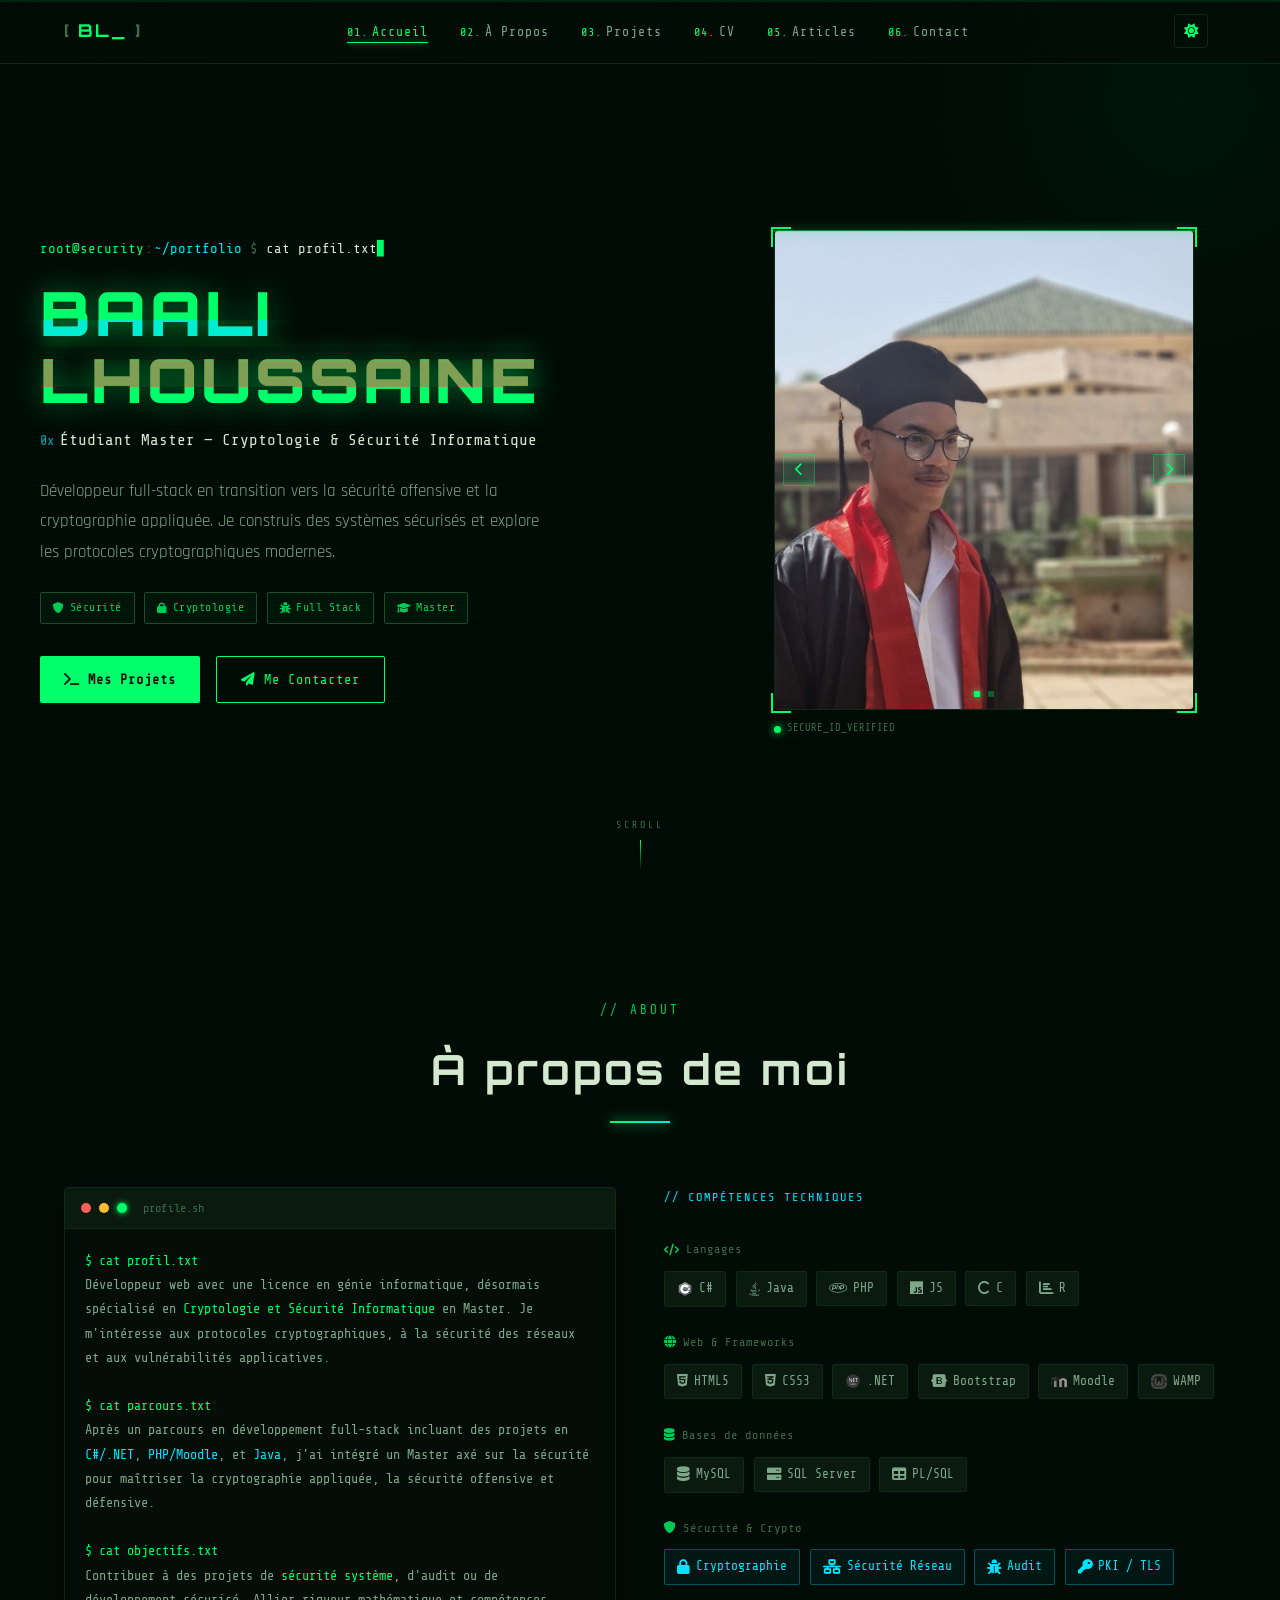
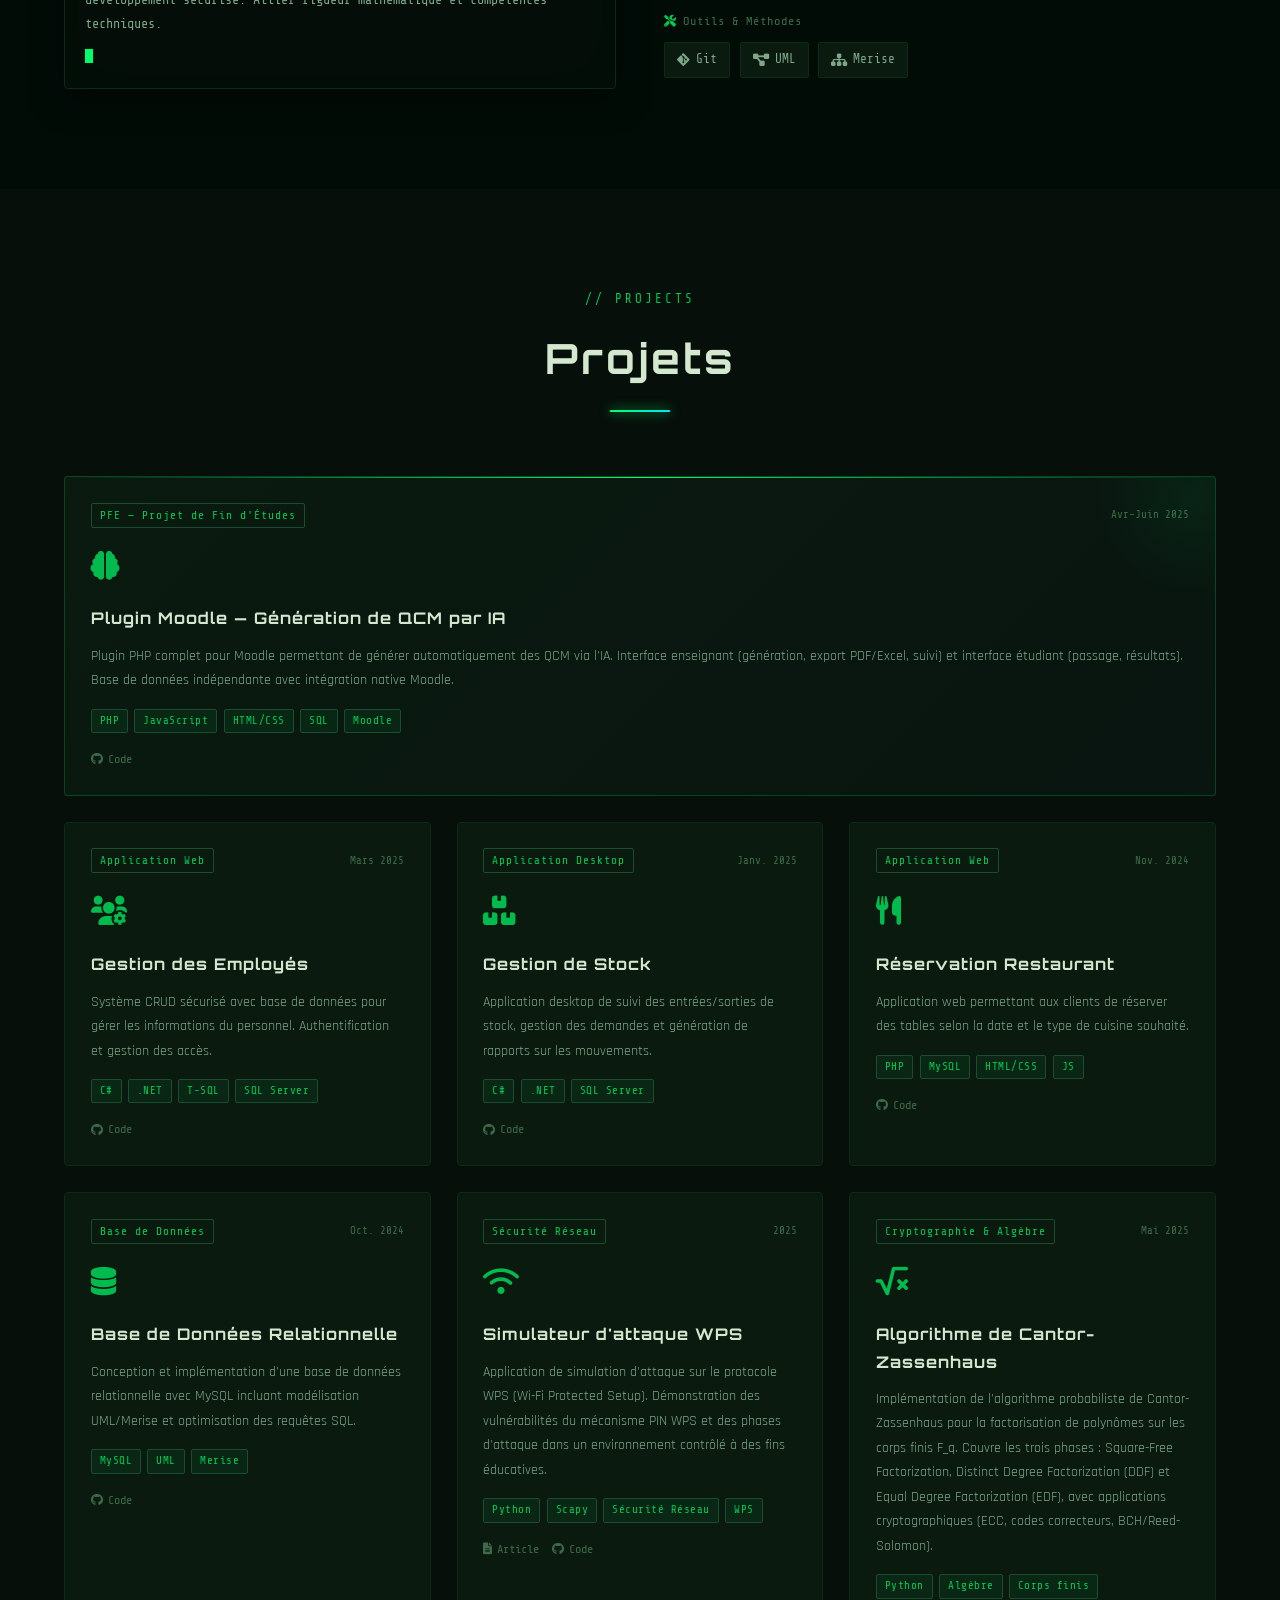
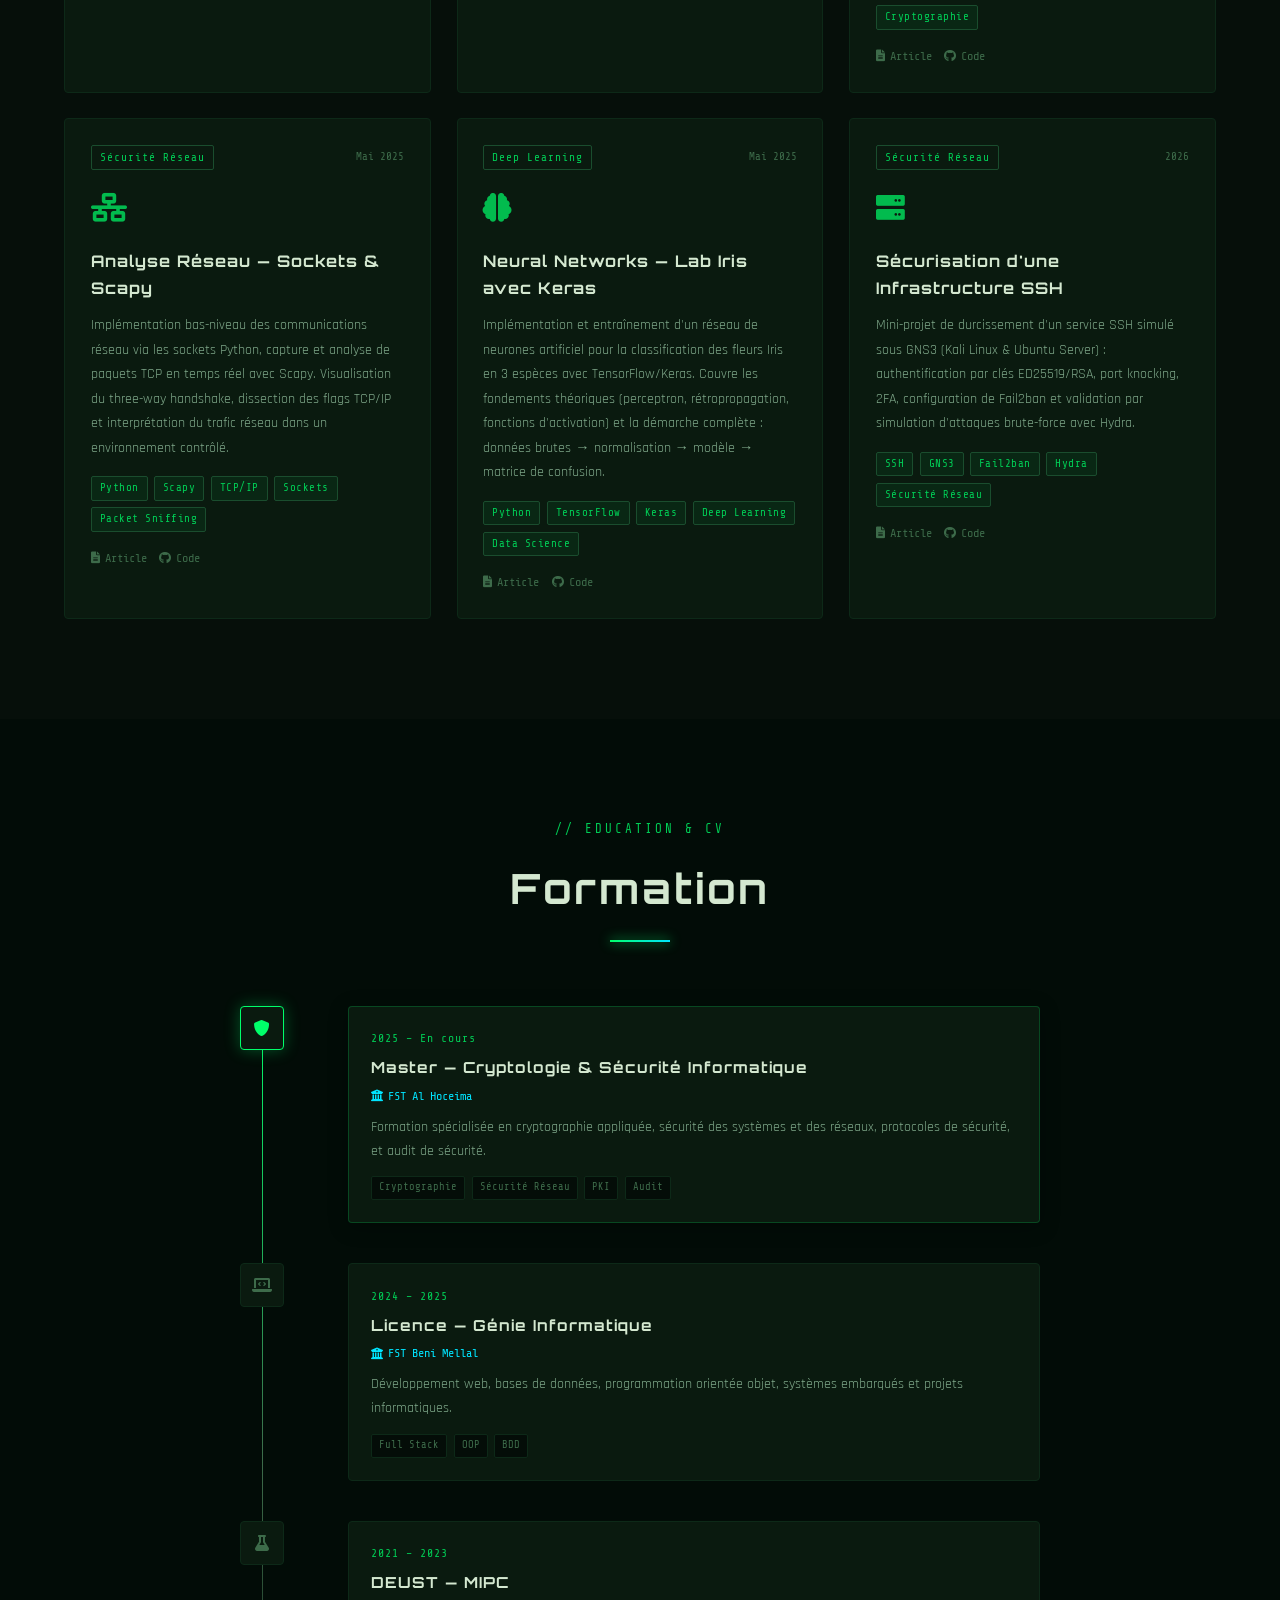
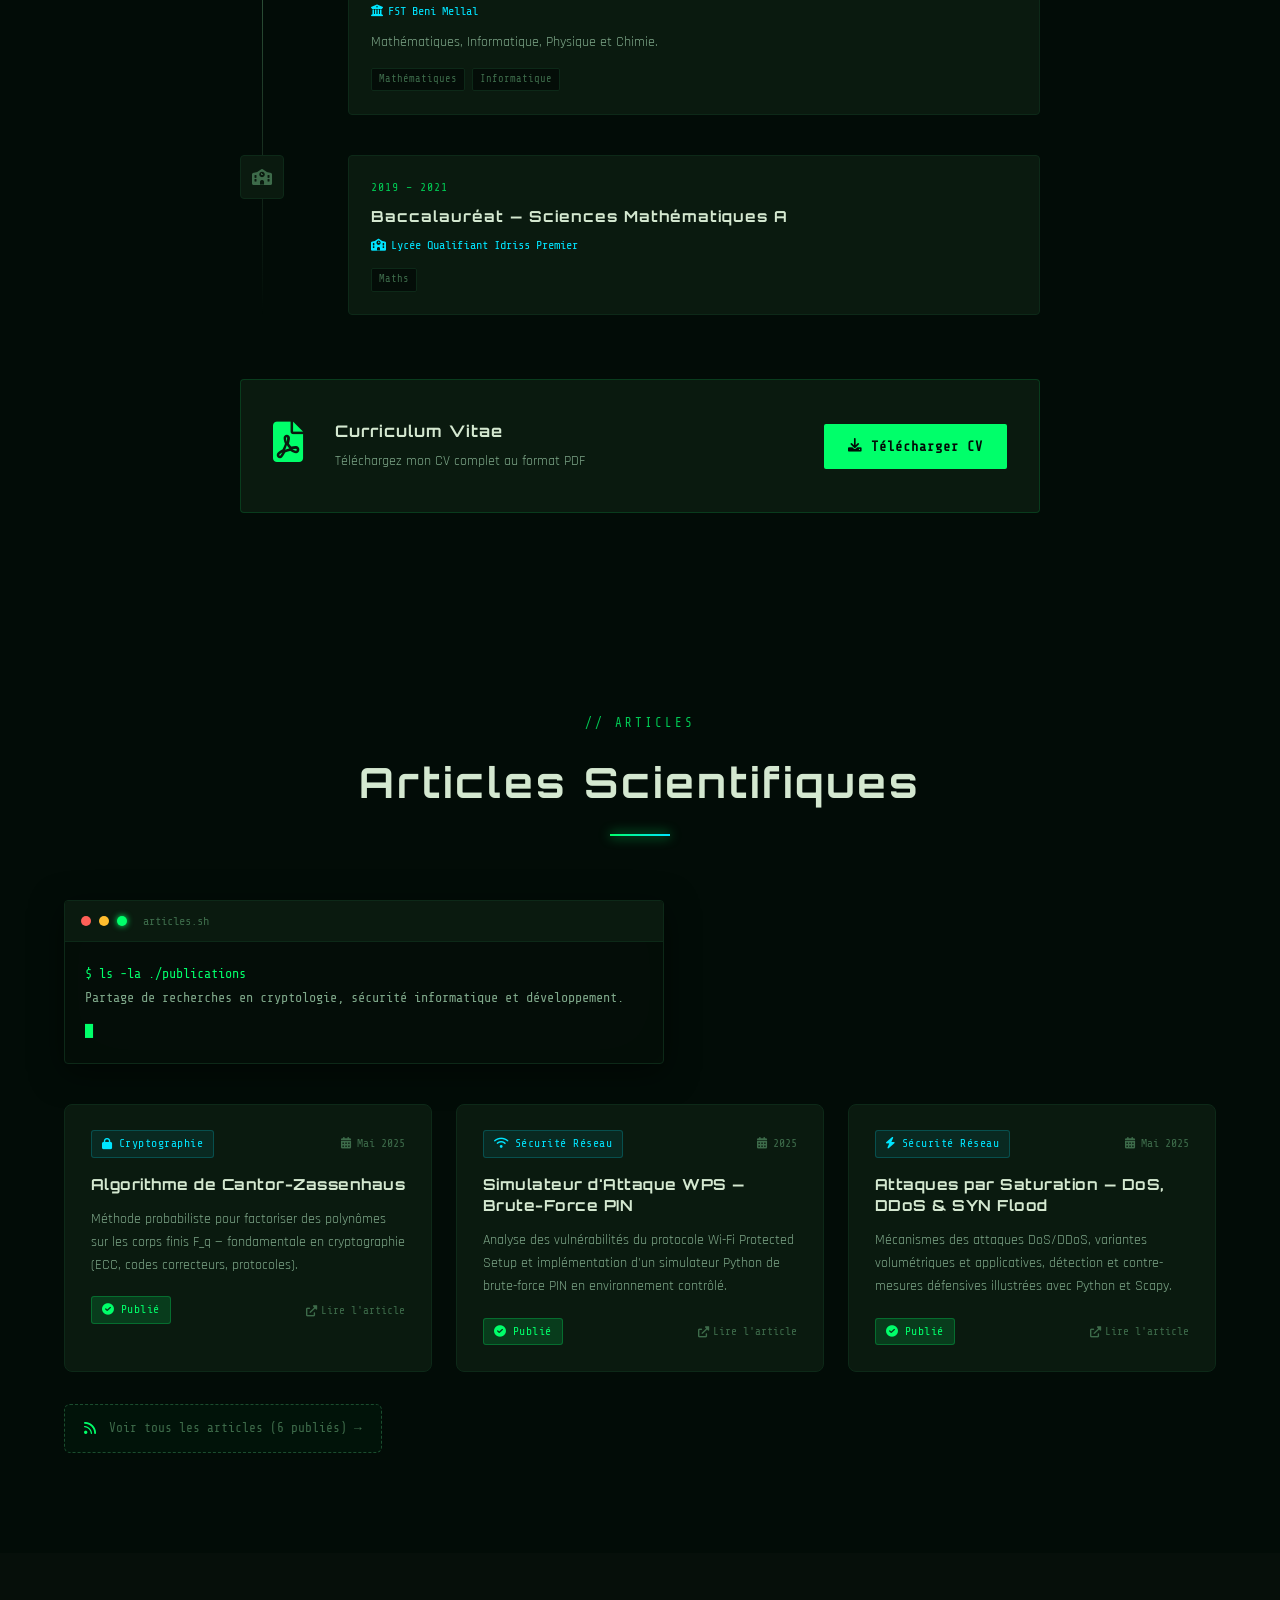
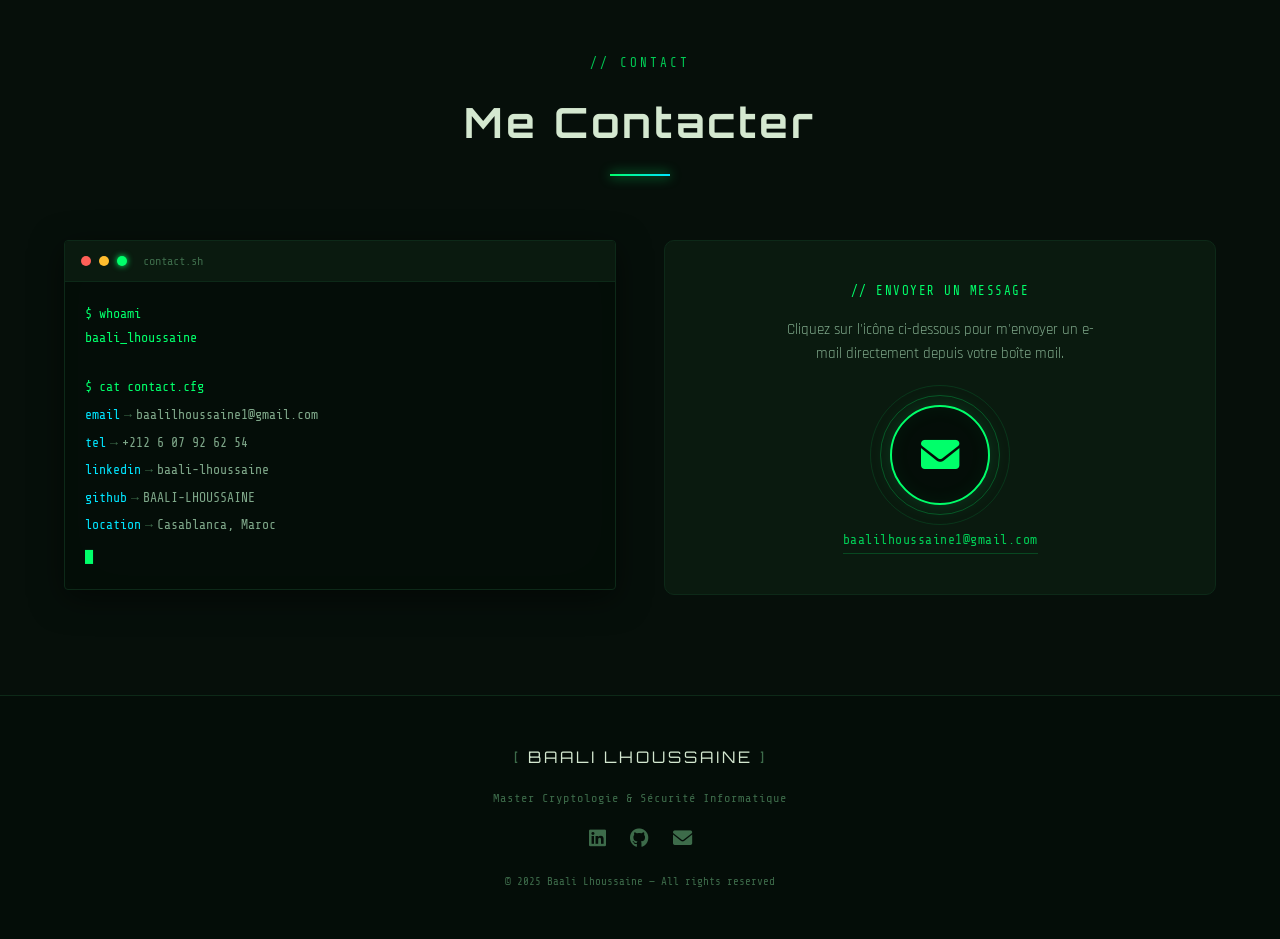
==== commit d1d36b08: "Remove GTM scripts and update project details Removed Google Tag Manager scripts and updated persona" ====
--- a/index.html
+++ b/index.html
@@ -1,13 +1,6 @@
 <!DOCTYPE html>
 <html lang="fr">
 <head>
-    <!-- Google Tag Manager -->
-<script>(function(w,d,s,l,i){w[l]=w[l]||[];w[l].push({'gtm.start':
-new Date().getTime(),event:'gtm.js'});var f=d.getElementsByTagName(s)[0],
-j=d.createElement(s),dl=l!='dataLayer'?'&l='+l:'';j.async=true;j.src=
-'https://www.googletagmanager.com/gtm.js?id='+i+dl;f.parentNode.insertBefore(j,f);
-})(window,document,'script','dataLayer','GTM-TS4PC4N6');</script>
-<!-- End Google Tag Manager -->
     <meta charset="UTF-8">
     <meta name="viewport" content="width=device-width, initial-scale=1.0">
     <title>BAALI LHOUSSAINE — Cryptologie & Sécurité Informatique</title>
@@ -16,10 +9,6 @@
     <link href="https://fonts.googleapis.com/css2?family=Share+Tech+Mono&family=Orbitron:wght@400;700;900&family=Rajdhani:wght@300;400;500;600;700&display=swap" rel="stylesheet">
 </head>
 <body>
-    <!-- Google Tag Manager (noscript) -->
-<noscript><iframe src="https://www.googletagmanager.com/ns.html?id=GTM-TS4PC4N6"
-height="0" width="0" style="display:none;visibility:hidden"></iframe></noscript>
-<!-- End Google Tag Manager (noscript) -->
 
 <!-- Matrix Canvas Background -->
 <canvas id="matrix-canvas"></canvas>
@@ -72,7 +61,8 @@
                 <span class="hero-title" id="heroTitle">Étudiant Master — Cryptologie & Sécurité Informatique</span>
             </div>
             <p class="hero-description">
-                Étudiant en Master Cryptologie & Sécurité Informatique, passionné par la cybersécurité, le développement sécurisé et les technologies modernes. Je travaille sur des projets en sécurité , cryptographie appliquée et développement full-stack.
+                Développeur full-stack en transition vers la sécurité offensive et la cryptographie appliquée.
+                Je construis des systèmes sécurisés et explore les protocoles cryptographiques modernes.
             </p>
             <div class="hero-badges">
                 <span class="badge"><i class="fas fa-shield-alt"></i> Sécurité</span>
@@ -411,6 +401,28 @@
                 </div>
             </div>
 
+            <!-- Sécurisation Infrastructure SSH -->
+            <div class="project-card">
+                <div class="card-top-bar">
+                    <span class="card-tag">Sécurité Réseau</span>
+                    <span class="card-date">2026</span>
+                </div>
+                <div class="card-icon"><i class="fas fa-server"></i></div>
+                <h3>Sécurisation d'une Infrastructure SSH</h3>
+                <p class="card-desc">Mini-projet de durcissement d'un service SSH simulé sous GNS3 (Kali Linux & Ubuntu Server) : authentification par clés ED25519/RSA, port knocking, 2FA, configuration de Fail2ban et validation par simulation d'attaques brute-force avec Hydra.</p>
+                <div class="card-tech">
+                    <span class="tech">SSH</span>
+                    <span class="tech">GNS3</span>
+                    <span class="tech">Fail2ban</span>
+                    <span class="tech">Hydra</span>
+                    <span class="tech">Sécurité Réseau</span>
+                </div>
+                <div class="card-links">
+                    <a href="ssh_hardening.html" class="card-link"><i class="fas fa-file-alt"></i> Article</a>
+                    <a href="https://github.com/BAALI-LHOUSSAINE" class="card-link" target="_blank"><i class="fab fa-github"></i> Code</a>
+                </div>
+            </div>
+
         </div>
     </div>
 </section>
@@ -571,7 +583,7 @@
 
         <div class="articles-note">
             <i class="fas fa-rss"></i>
-            <a href="articles.html" style="color:inherit;text-decoration:none">Voir tous les articles (5 publiés) →</a>
+            <a href="articles.html" style="color:inherit;text-decoration:none">Voir tous les articles (6 publiés) →</a>
         </div>
     </div>
 </section>
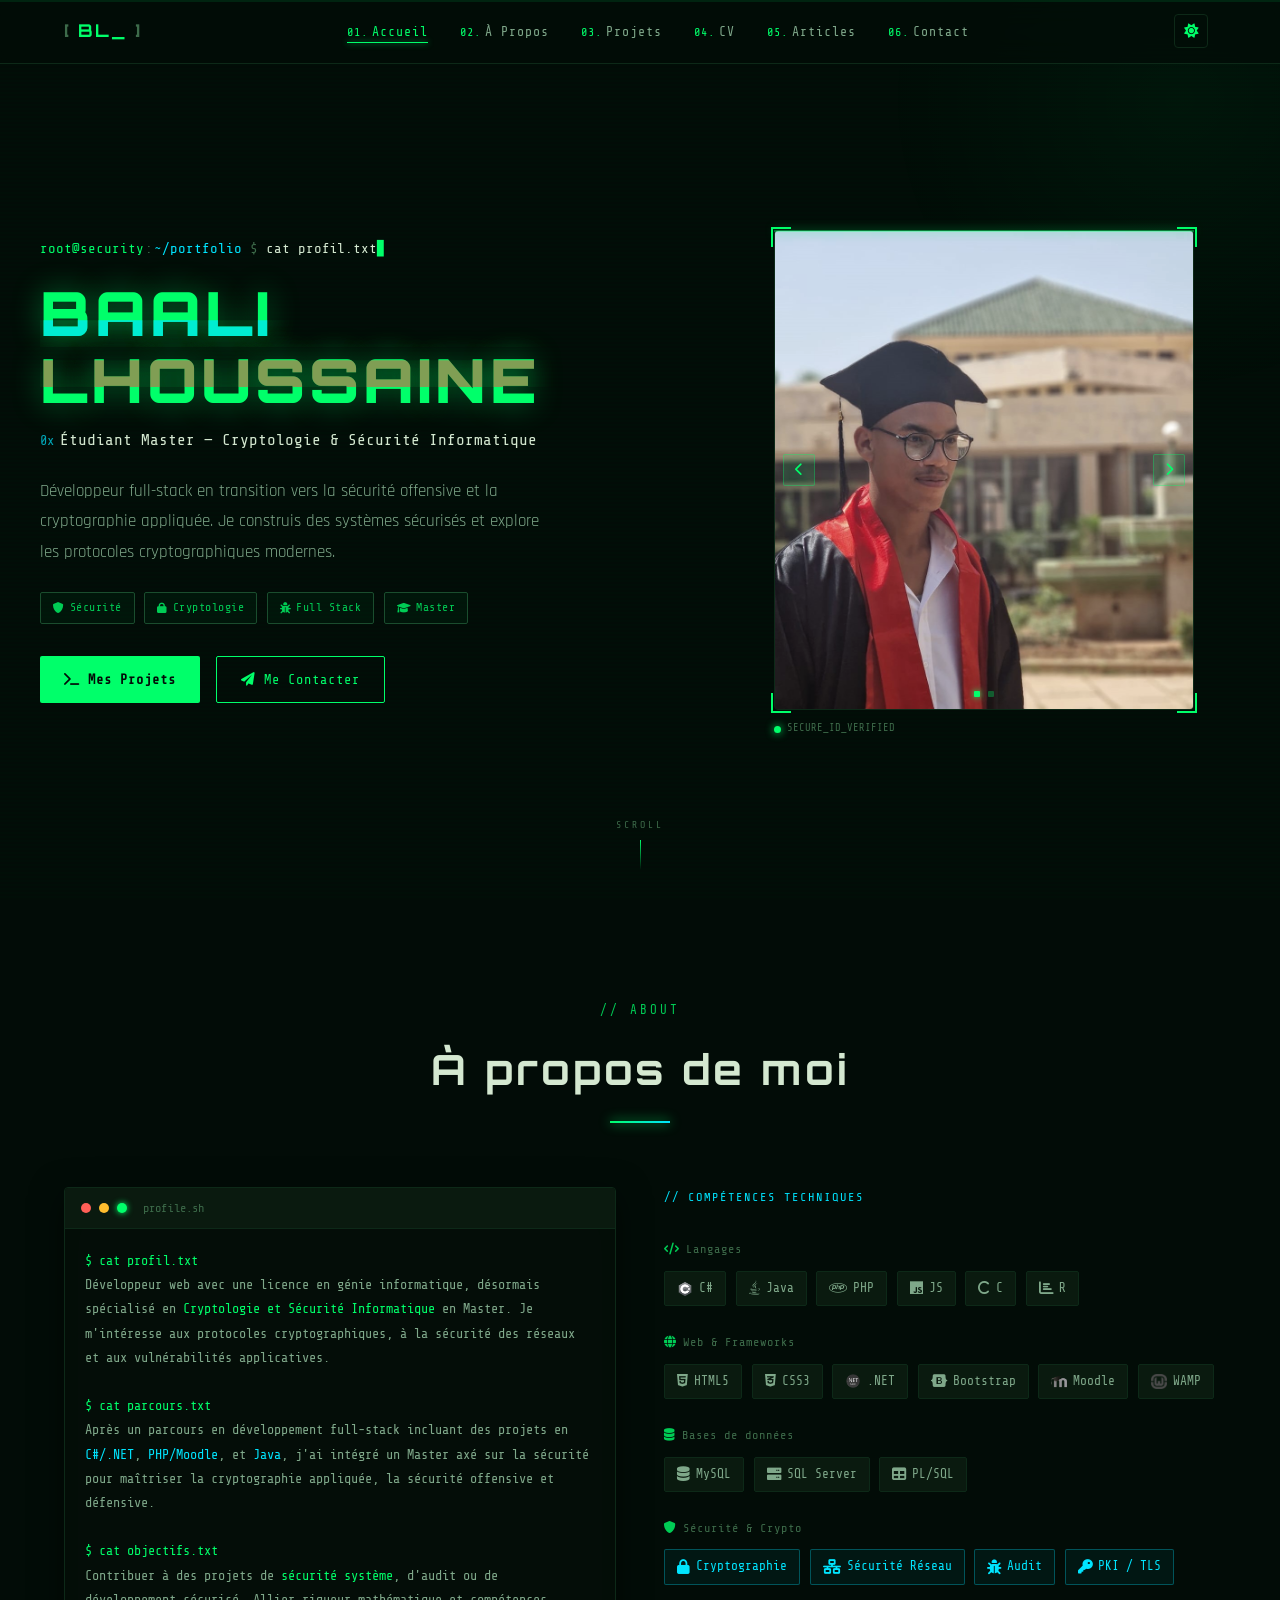
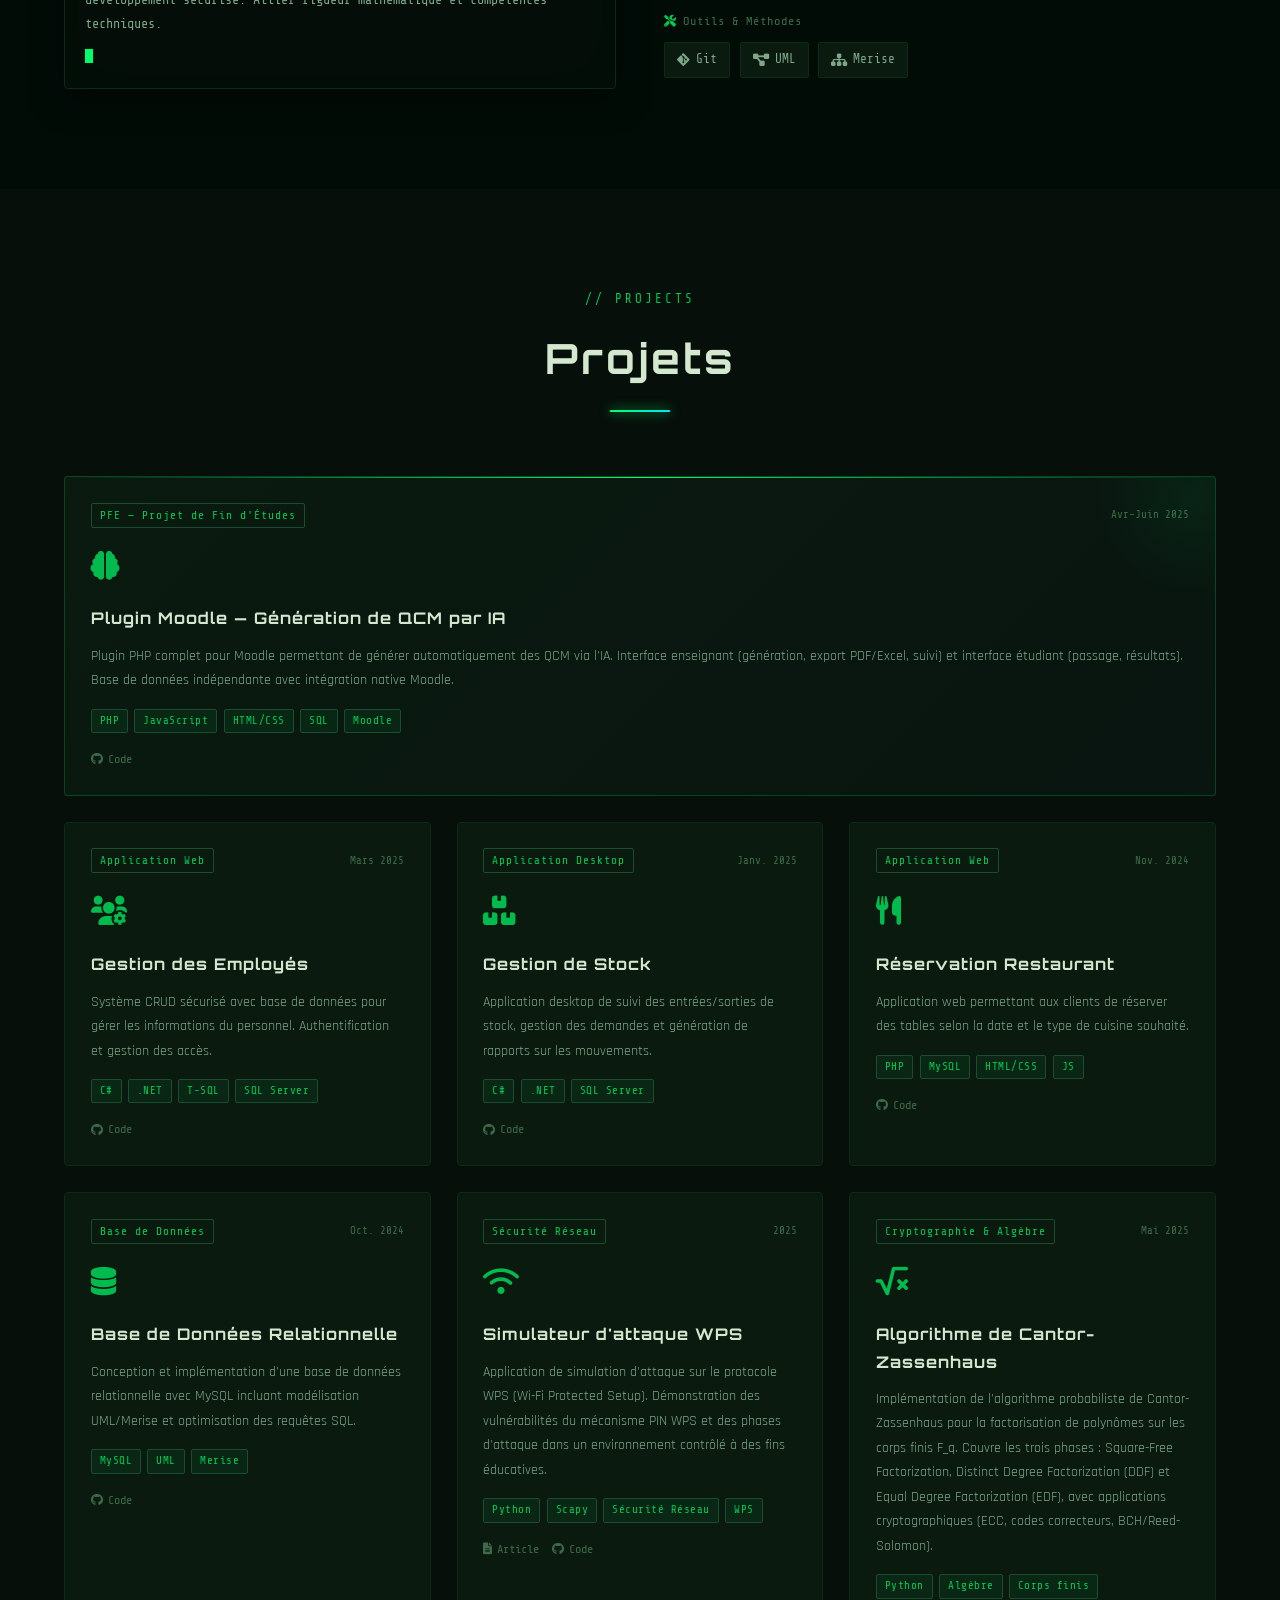
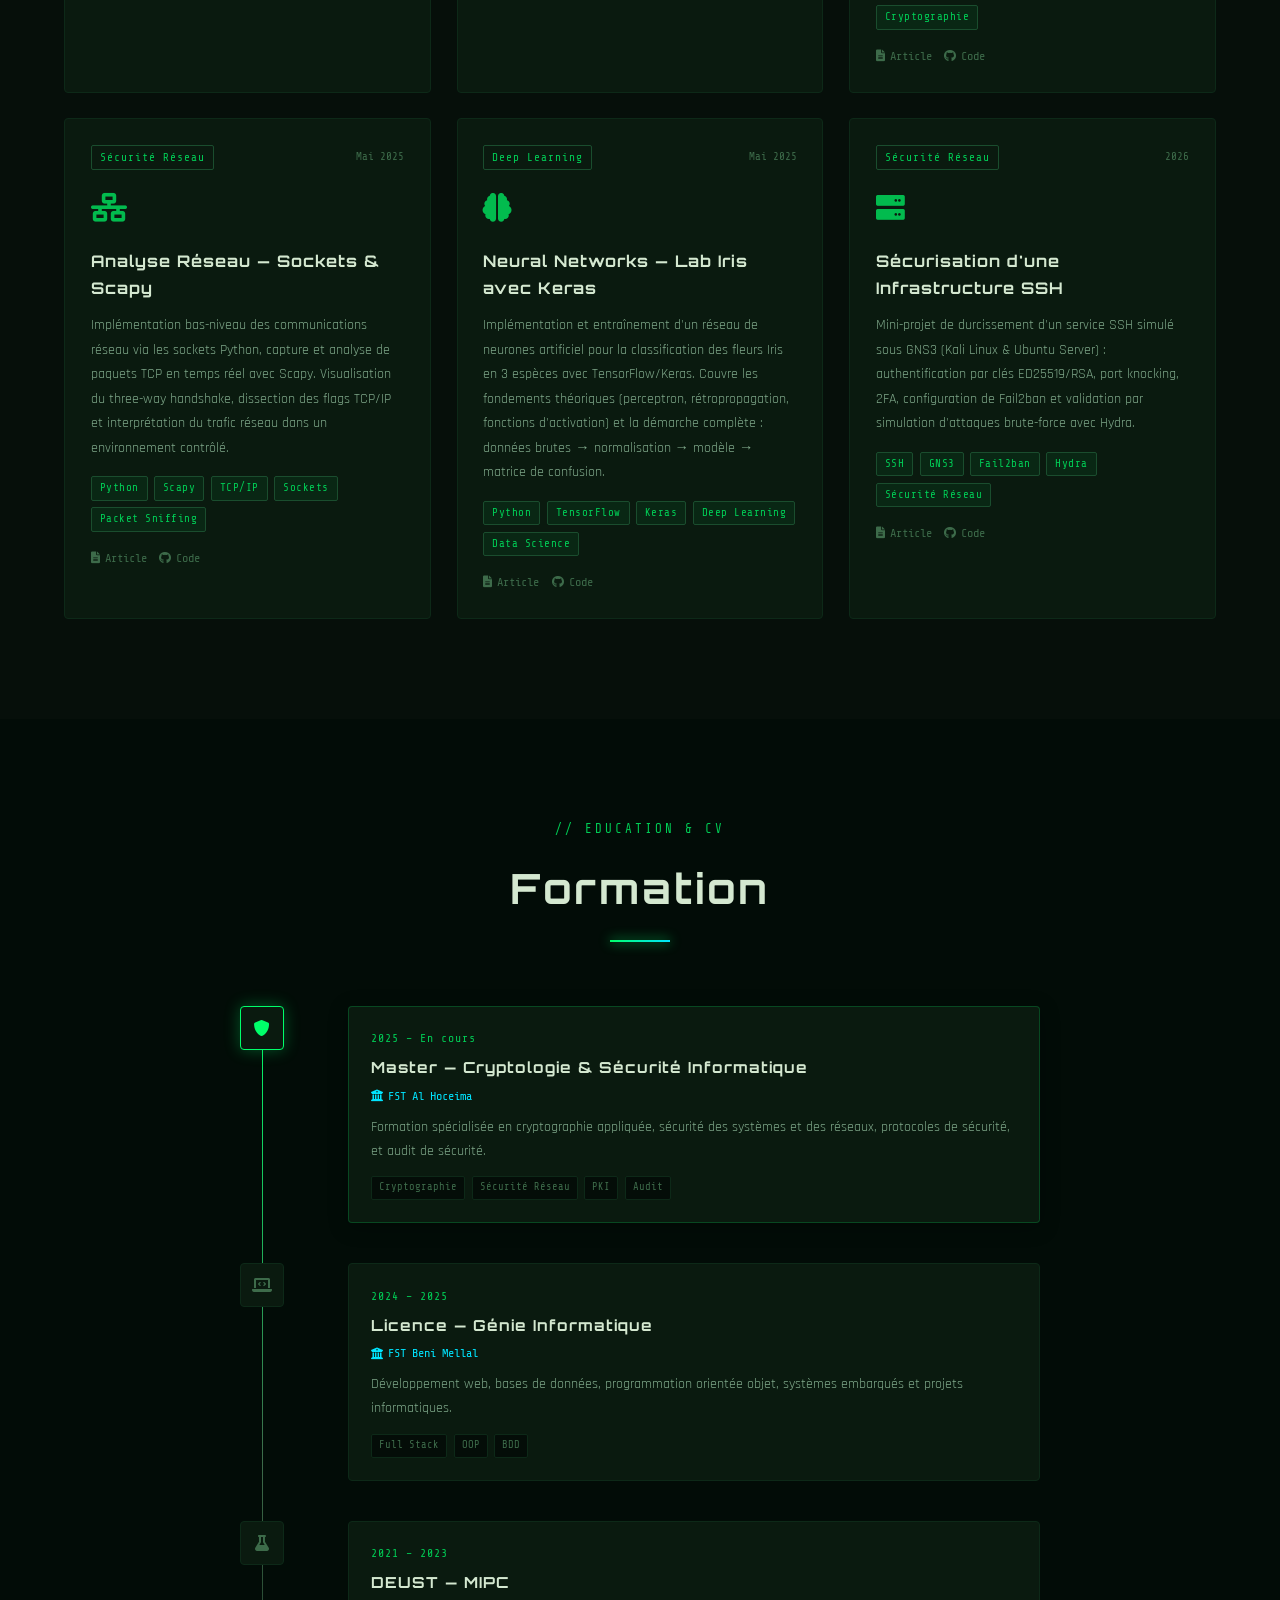
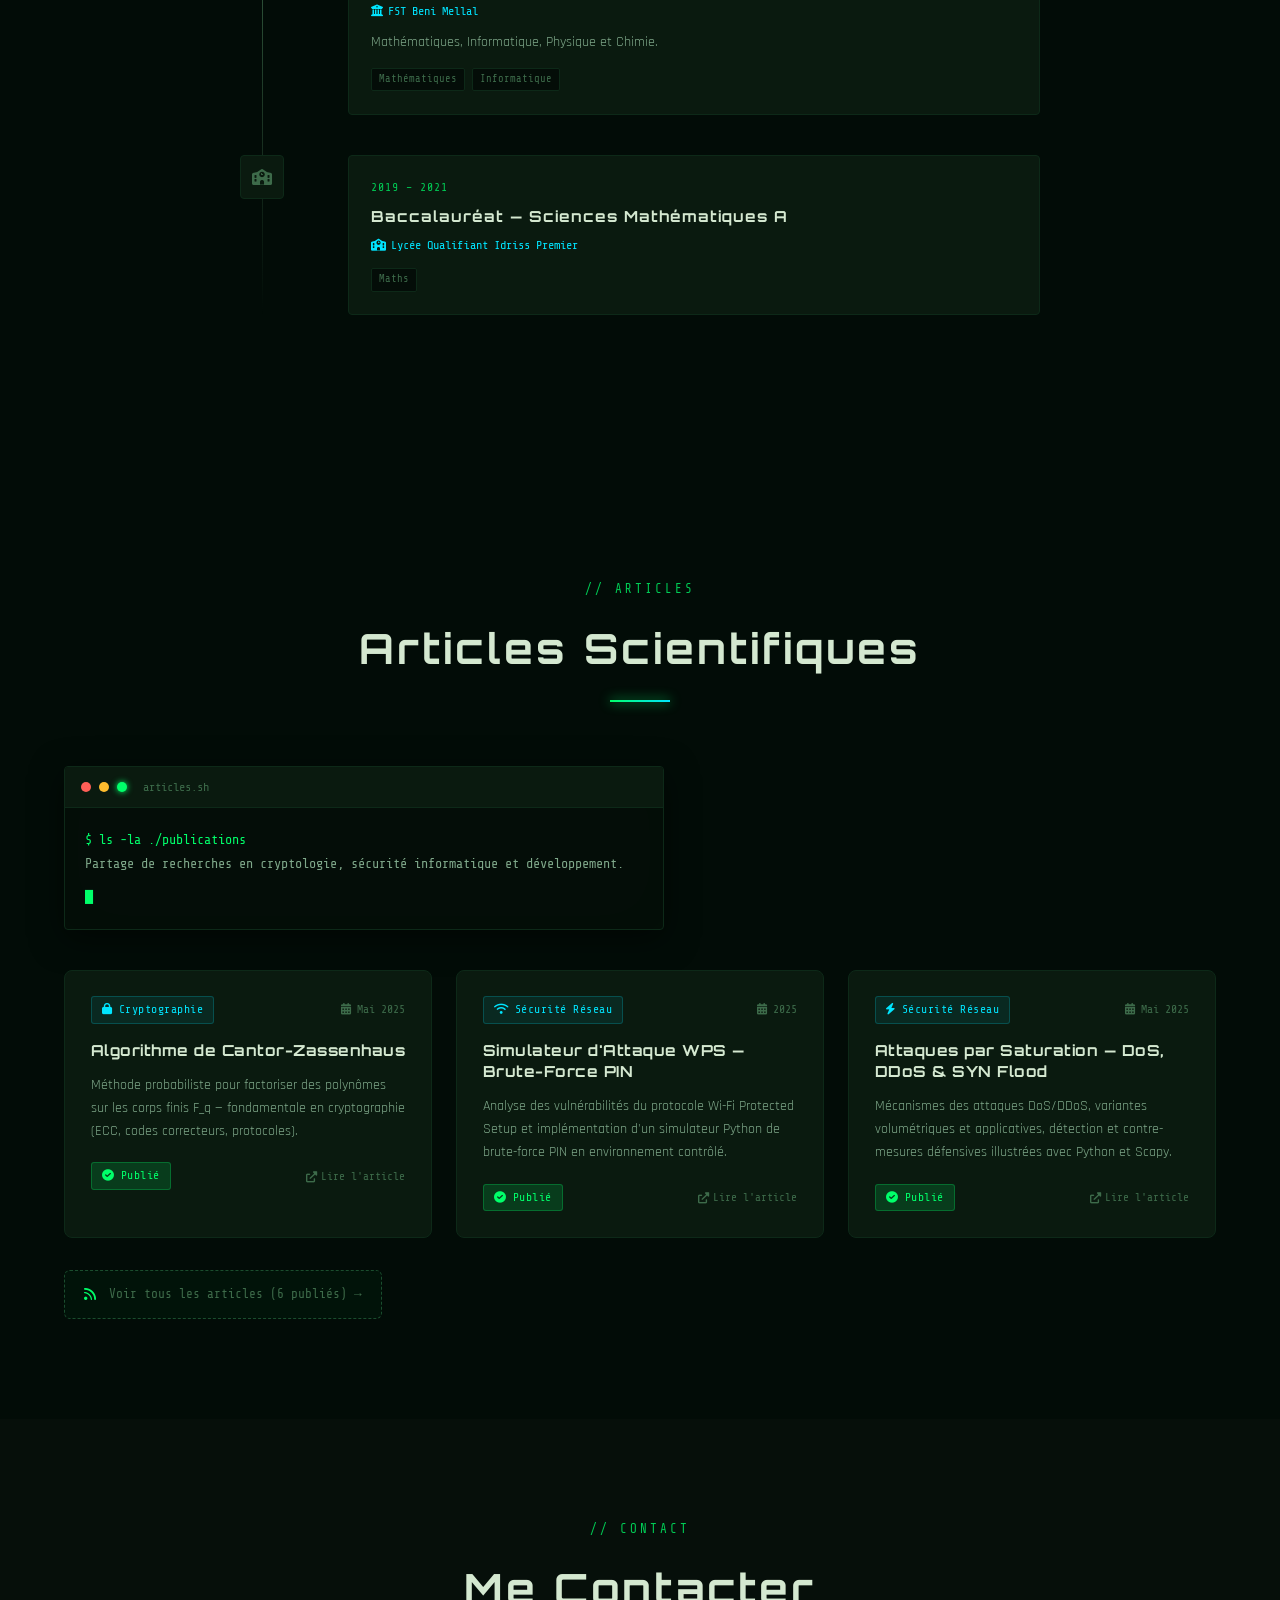
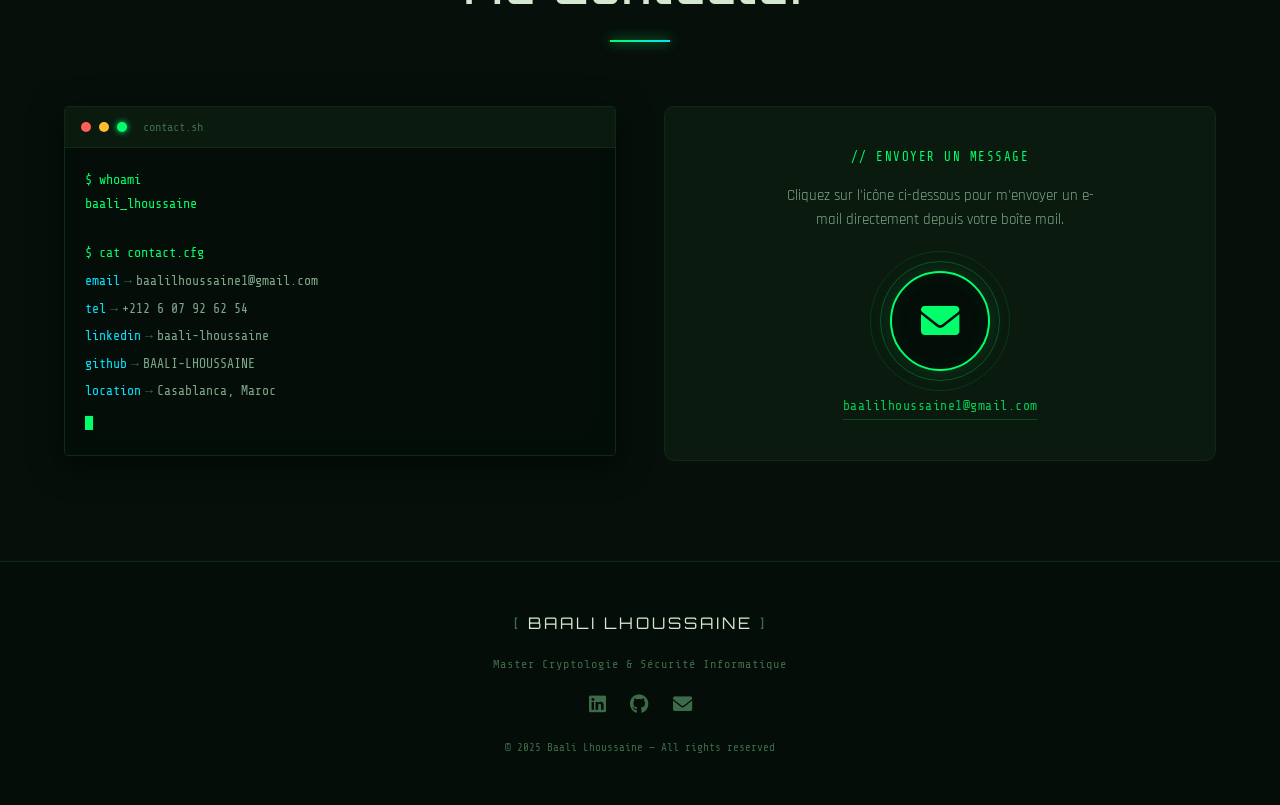
==== commit 2ece1062: "Comment out CV download section Comment out the CV download block in index.html" ====
--- a/index.html
+++ b/index.html
@@ -494,10 +494,10 @@
                 </div>
             </div>
 
-        </div>
+       </div>
 
         <!-- CV Download -->
-        <div class="cv-download-block">
+        <!-- <div class="cv-download-block">
             <div class="cv-download-inner">
                 <div class="cv-icon-wrap"><i class="fas fa-file-pdf"></i></div>
                 <div>
@@ -506,7 +506,7 @@
                 </div>
                 <a href="CV.pdf" download class="btn btn-primary"><i class="fas fa-download"></i> Télécharger CV</a>
             </div>
-        </div>
+        </div> -->
     </div>
 </section>
 
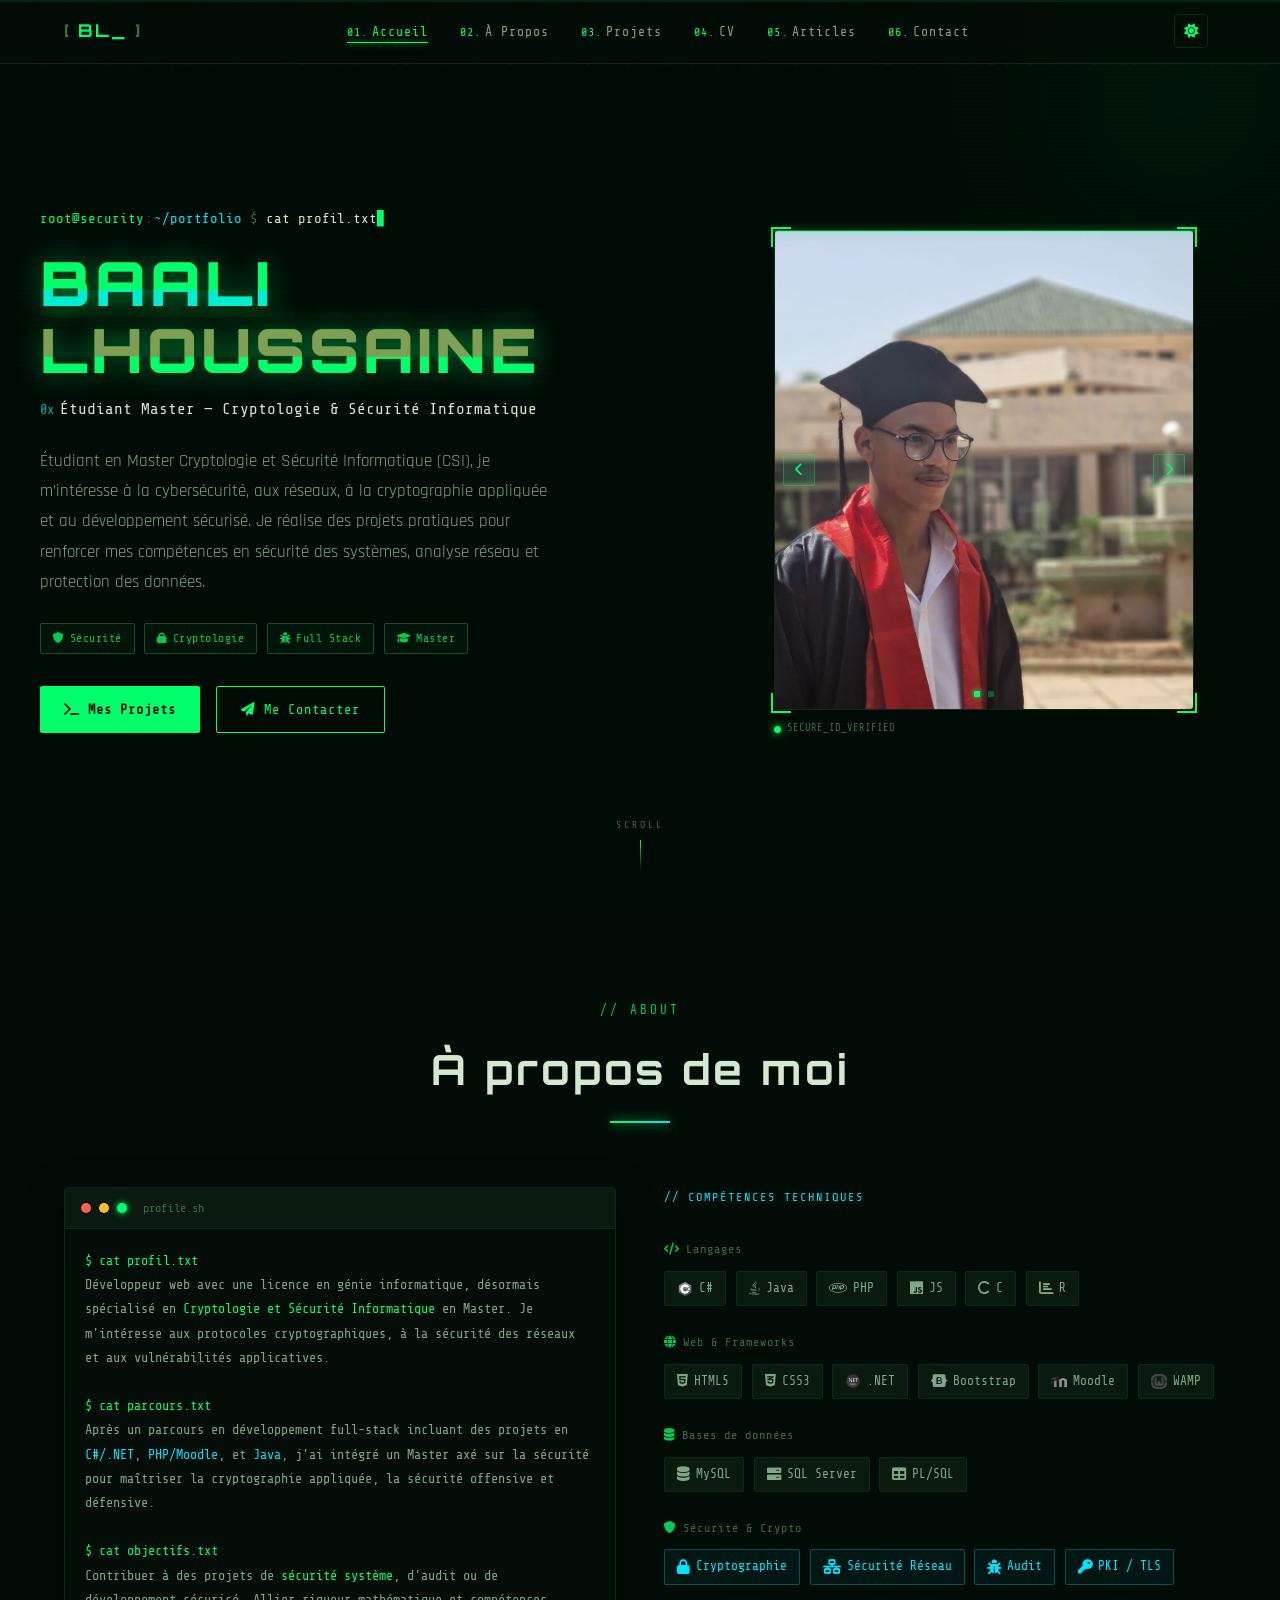
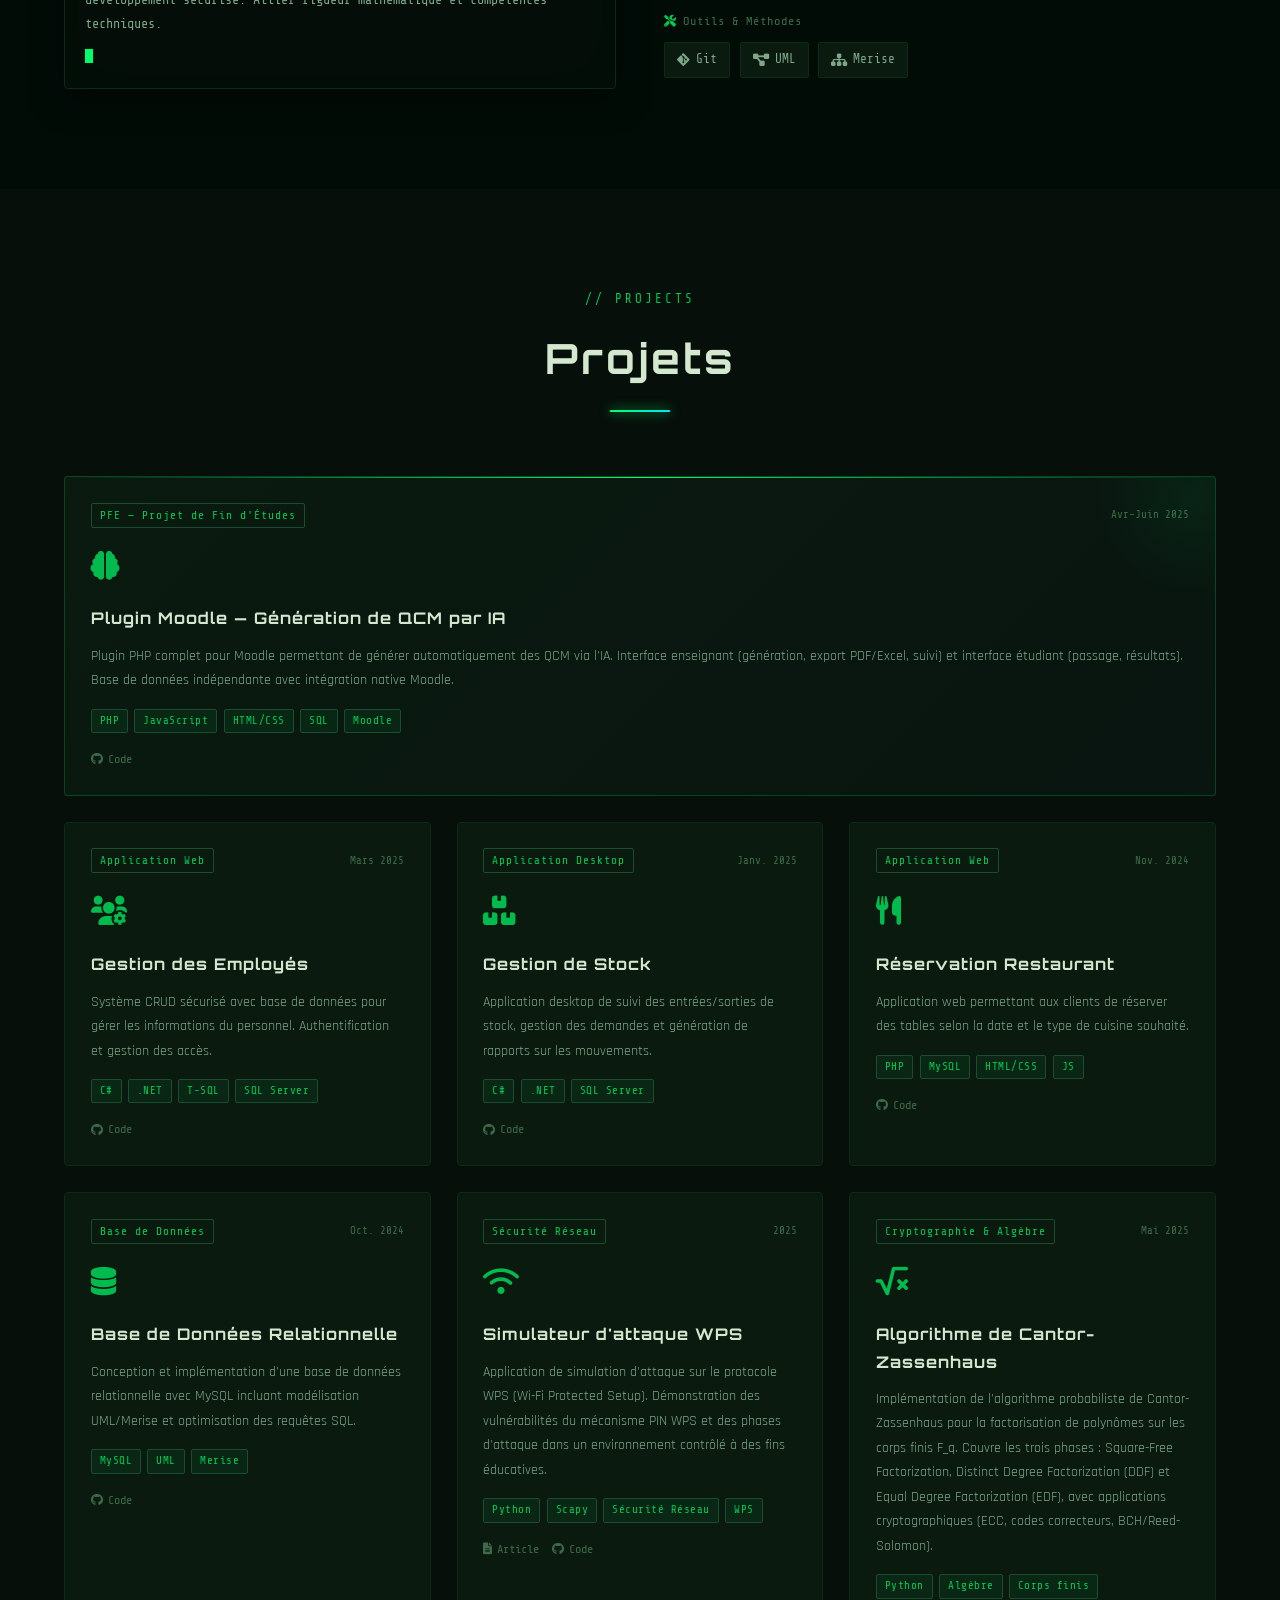
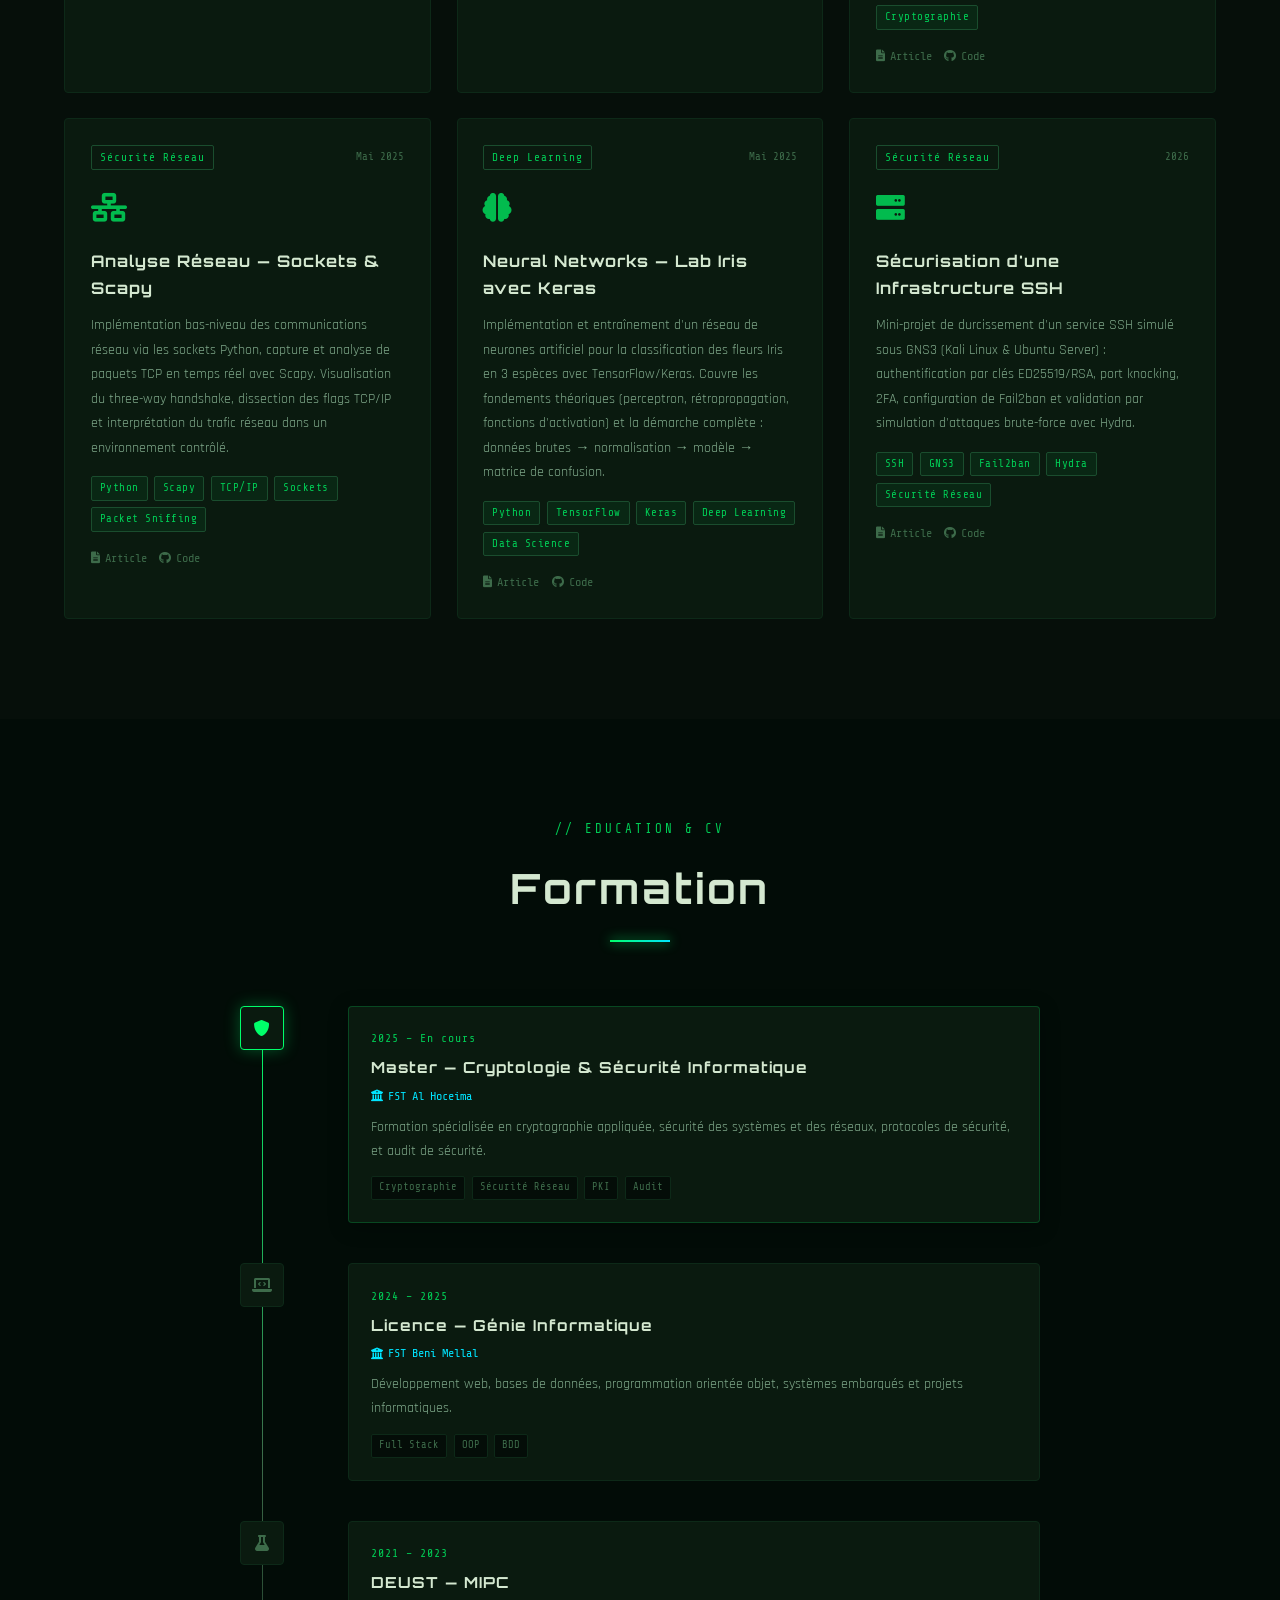
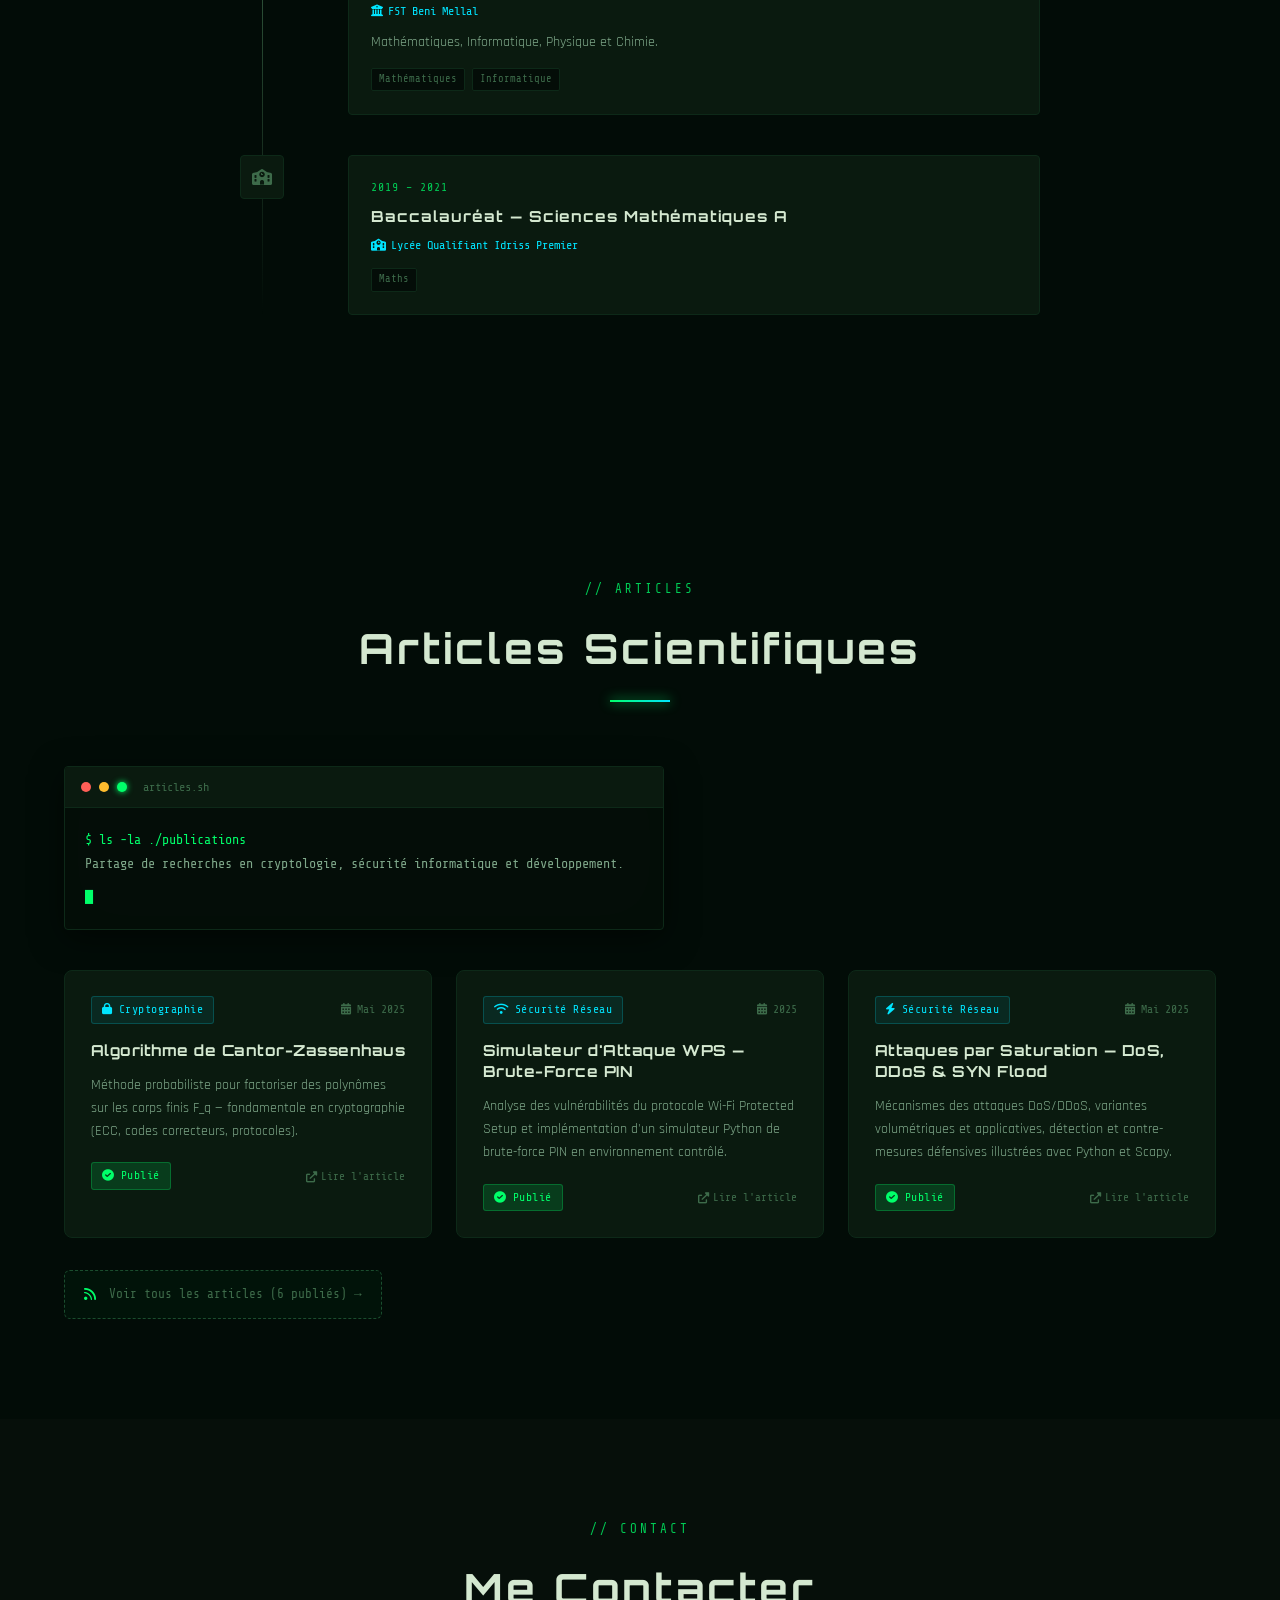
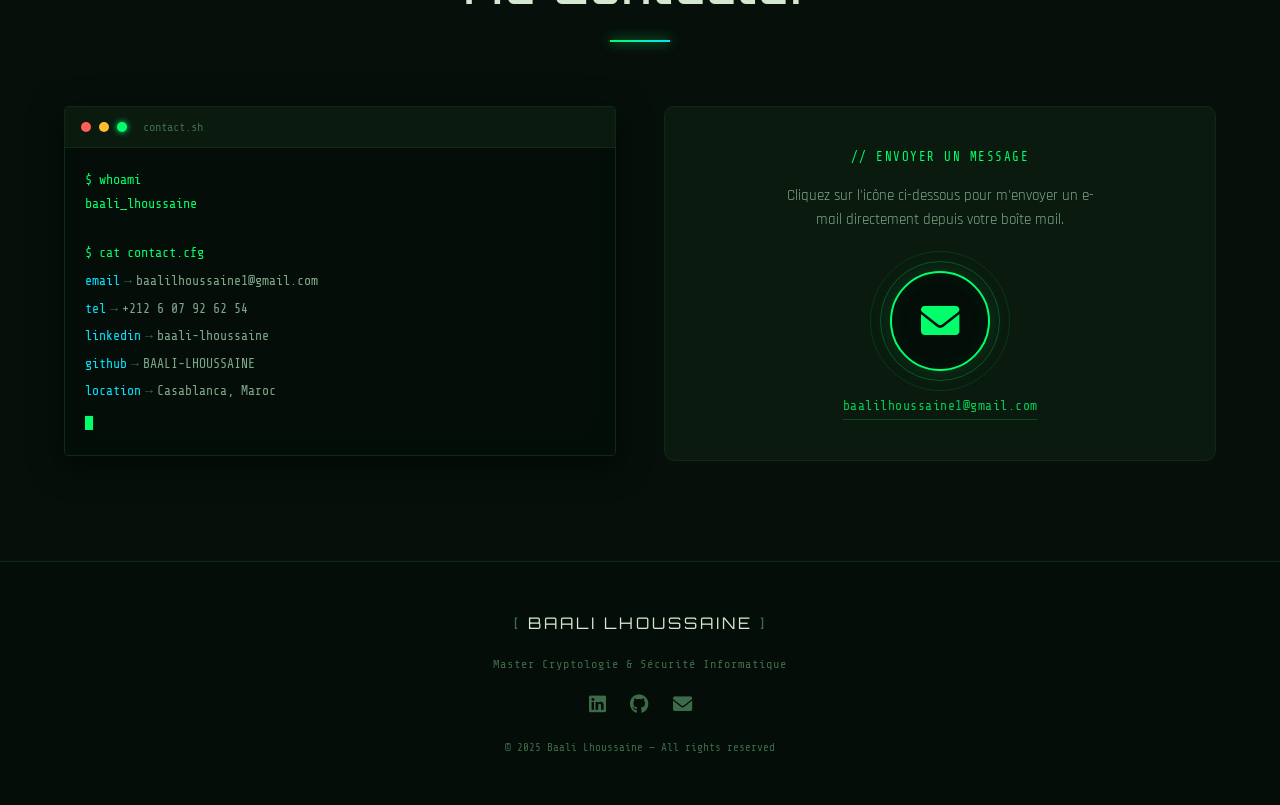
==== commit 59ea001f: "Revise hero description in index.html Updated the hero description to reflect current studies and in" ====
--- a/index.html
+++ b/index.html
@@ -61,8 +61,7 @@
                 <span class="hero-title" id="heroTitle">Étudiant Master — Cryptologie & Sécurité Informatique</span>
             </div>
             <p class="hero-description">
-                Développeur full-stack en transition vers la sécurité offensive et la cryptographie appliquée.
-                Je construis des systèmes sécurisés et explore les protocoles cryptographiques modernes.
+Étudiant en Master Cryptologie et Sécurité Informatique (CSI), je m’intéresse à la cybersécurité, aux réseaux, à la cryptographie appliquée et au développement sécurisé. Je réalise des projets pratiques pour renforcer mes compétences en sécurité des systèmes, analyse réseau et protection des données.
             </p>
             <div class="hero-badges">
                 <span class="badge"><i class="fas fa-shield-alt"></i> Sécurité</span>
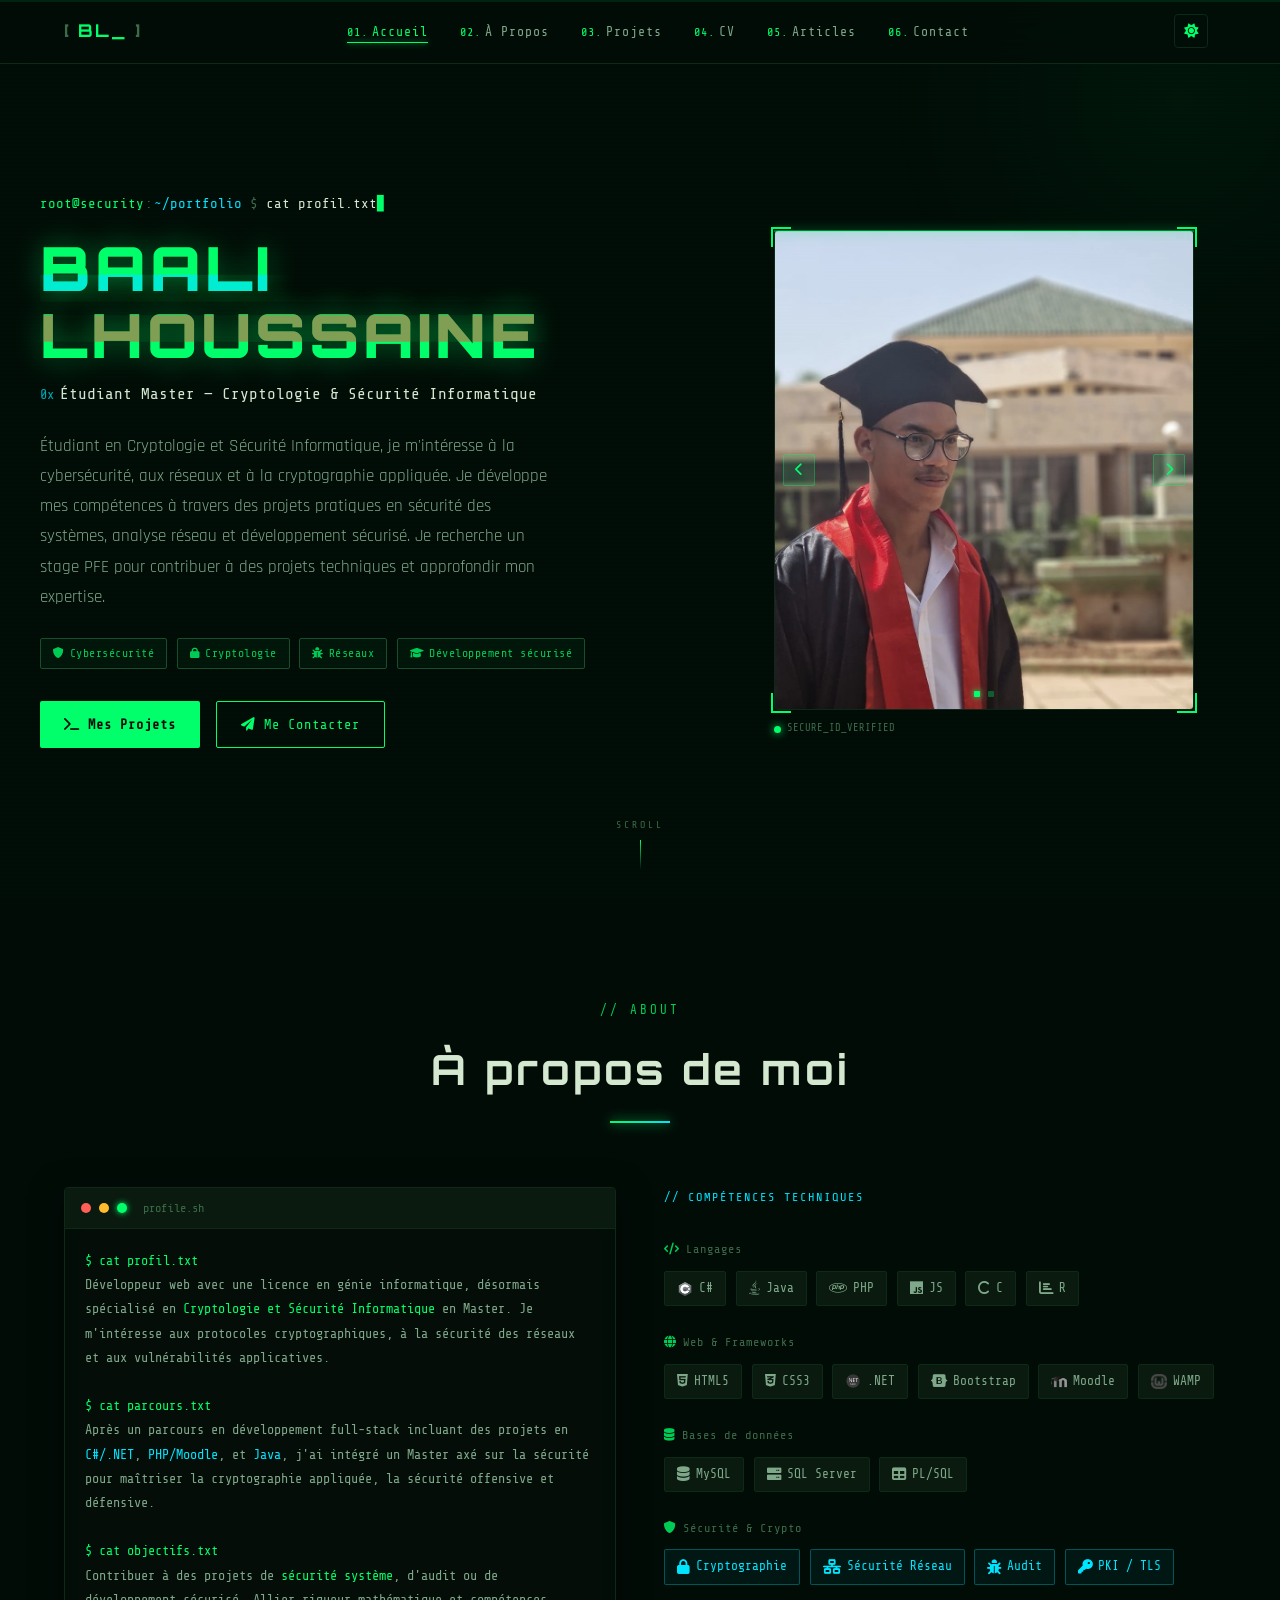
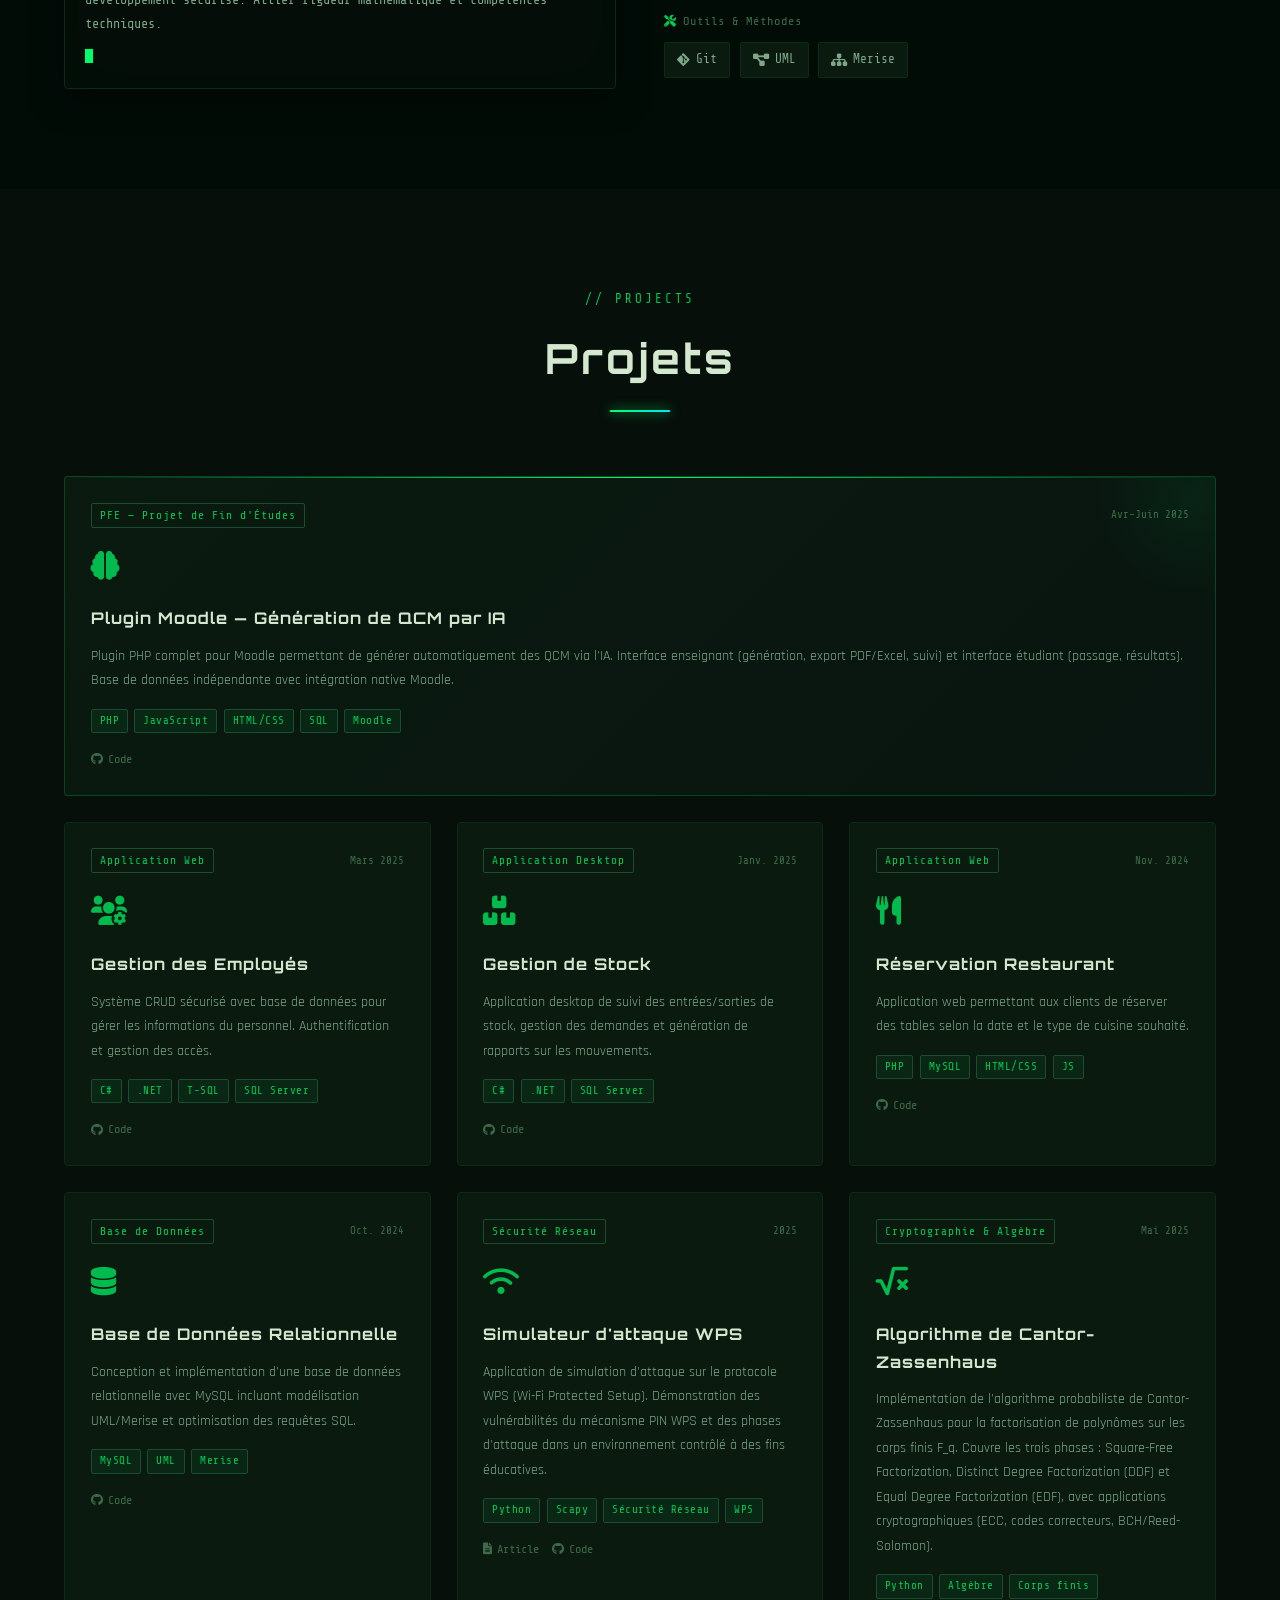
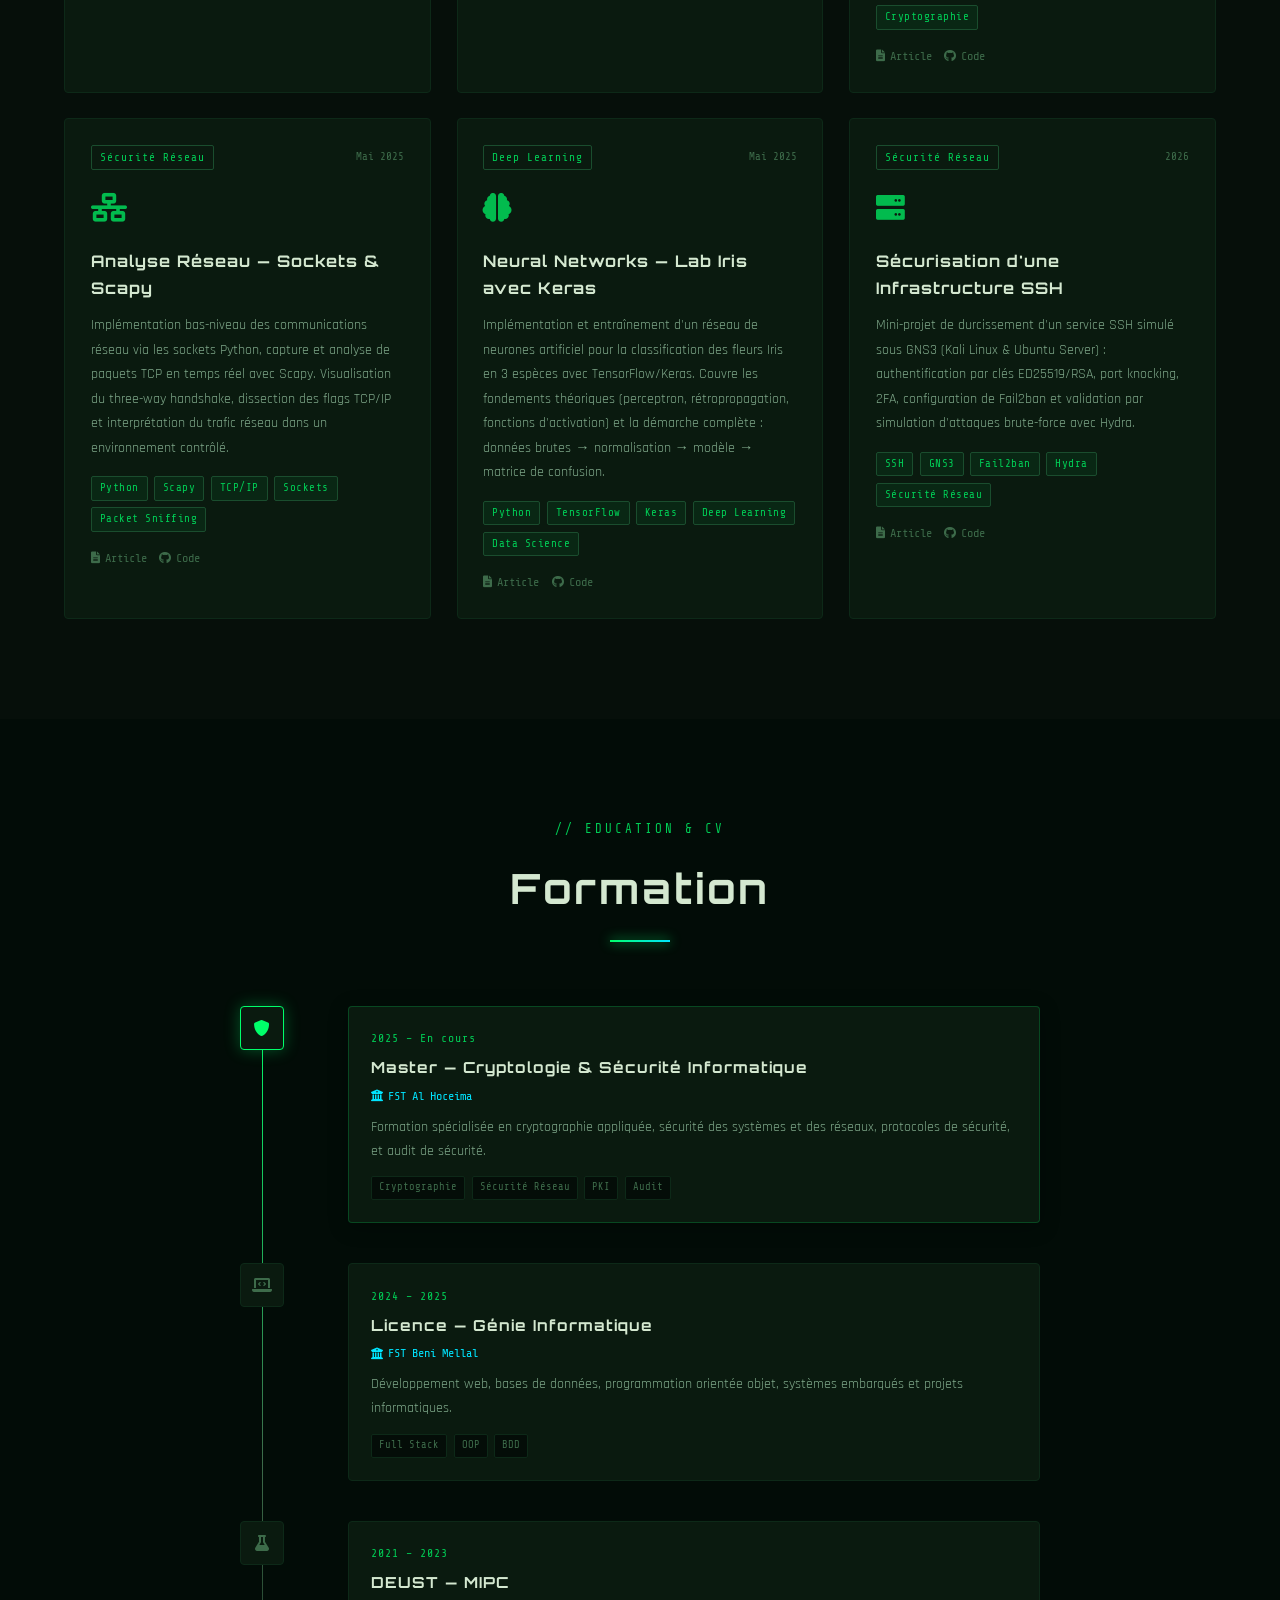
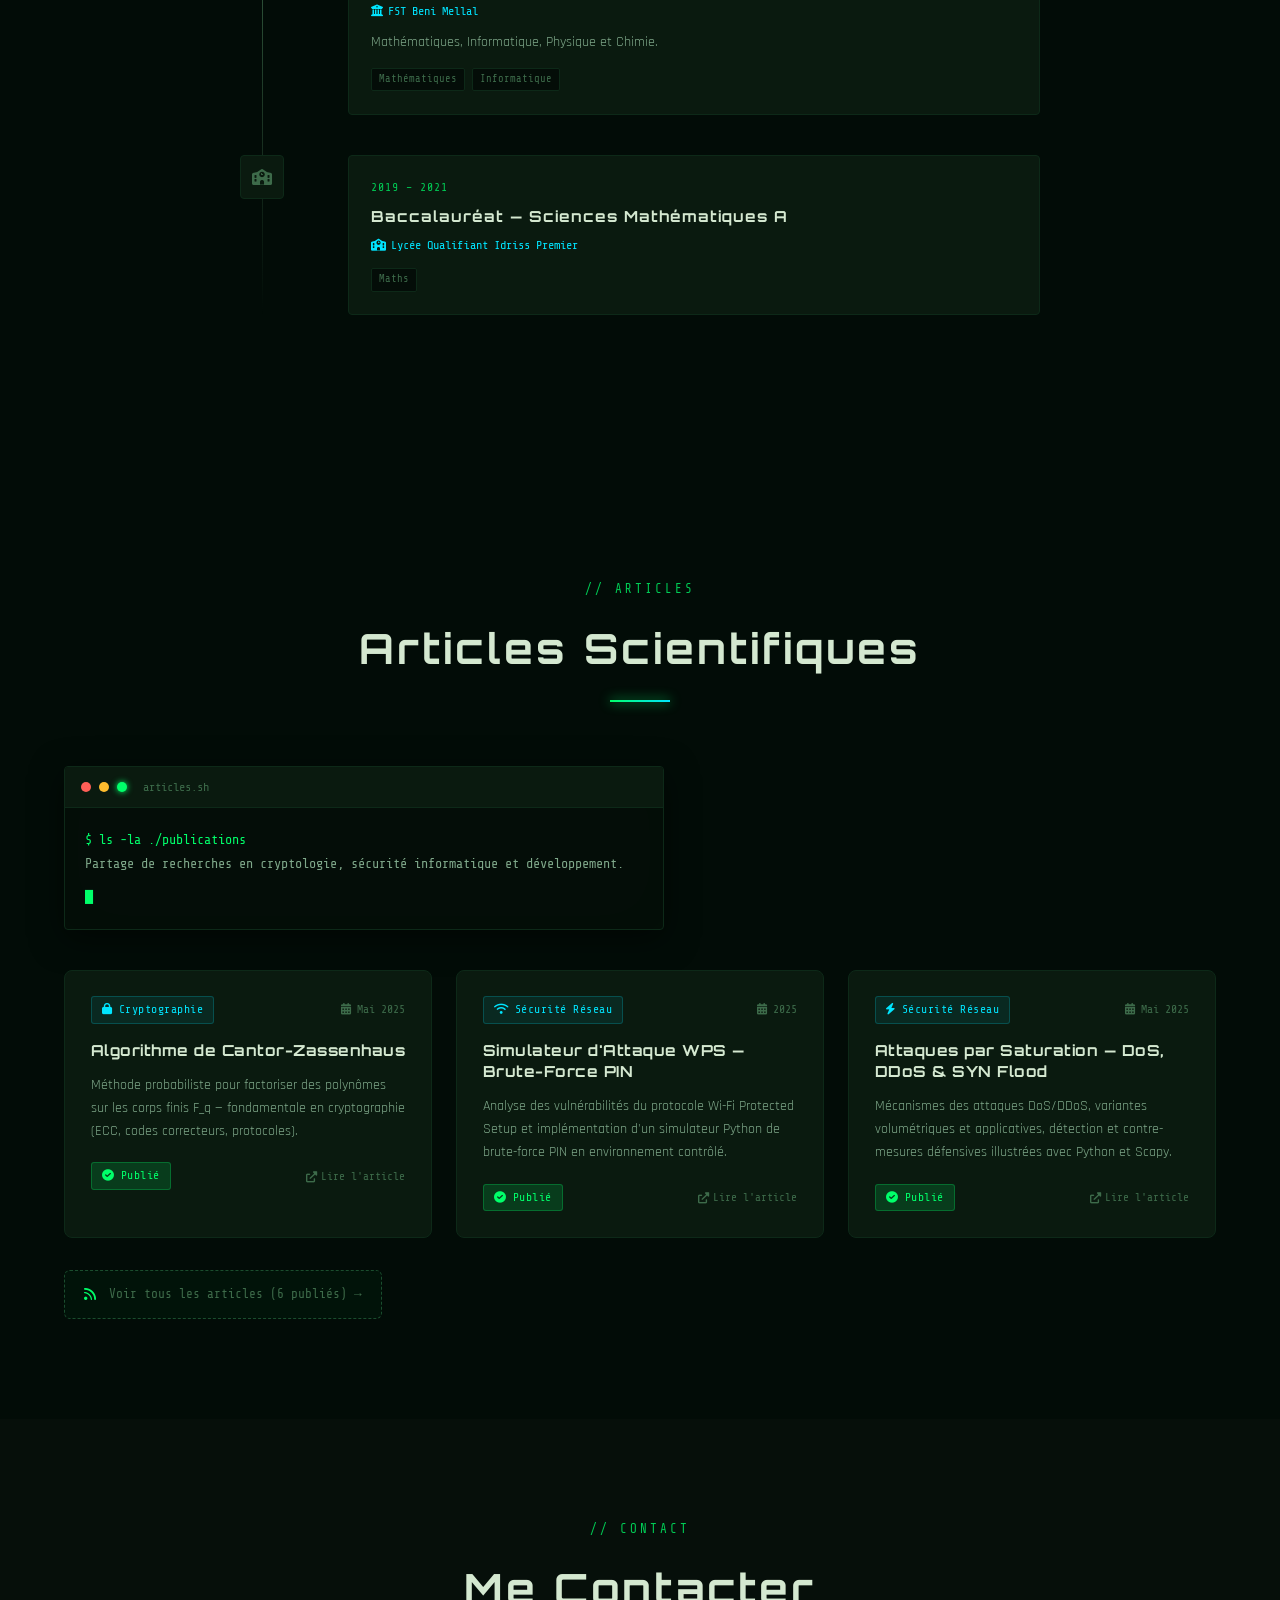
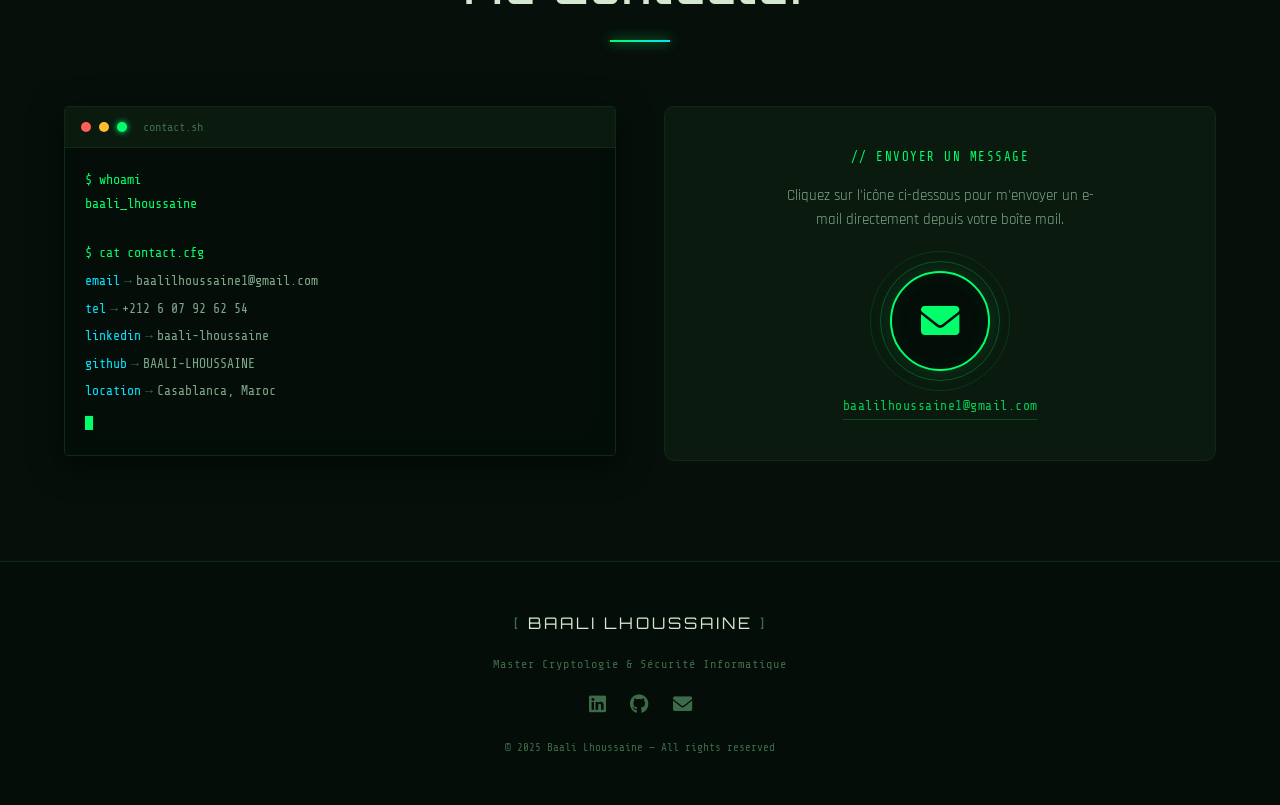
==== commit 04f1d957: "Revise hero section content and badges Updated the description and badges in the hero section to bet" ====
--- a/index.html
+++ b/index.html
@@ -61,13 +61,13 @@
                 <span class="hero-title" id="heroTitle">Étudiant Master — Cryptologie & Sécurité Informatique</span>
             </div>
             <p class="hero-description">
-Étudiant en Master Cryptologie et Sécurité Informatique (CSI), je m’intéresse à la cybersécurité, aux réseaux, à la cryptographie appliquée et au développement sécurisé. Je réalise des projets pratiques pour renforcer mes compétences en sécurité des systèmes, analyse réseau et protection des données.
+                Étudiant en Cryptologie et Sécurité Informatique, je m'intéresse à la cybersécurité, aux réseaux et à la cryptographie appliquée. Je développe mes compétences à travers des projets pratiques en sécurité des systèmes, analyse réseau et développement sécurisé. Je recherche un stage PFE pour contribuer à des projets techniques et approfondir mon expertise.
             </p>
             <div class="hero-badges">
-                <span class="badge"><i class="fas fa-shield-alt"></i> Sécurité</span>
+                <span class="badge"><i class="fas fa-shield-alt"></i> Cybersécurité </span>
                 <span class="badge"><i class="fas fa-lock"></i> Cryptologie</span>
-                <span class="badge"><i class="fas fa-bug"></i> Full Stack</span>
-                <span class="badge"><i class="fas fa-graduation-cap"></i> Master</span>
+                <span class="badge"><i class="fas fa-bug"></i> Réseaux </span>
+                <span class="badge"><i class="fas fa-graduation-cap"></i> Développement sécurisé </span>
             </div>
             <div class="hero-buttons">
                 <a href="#projets" class="btn btn-primary"><i class="fas fa-terminal"></i> Mes Projets</a>
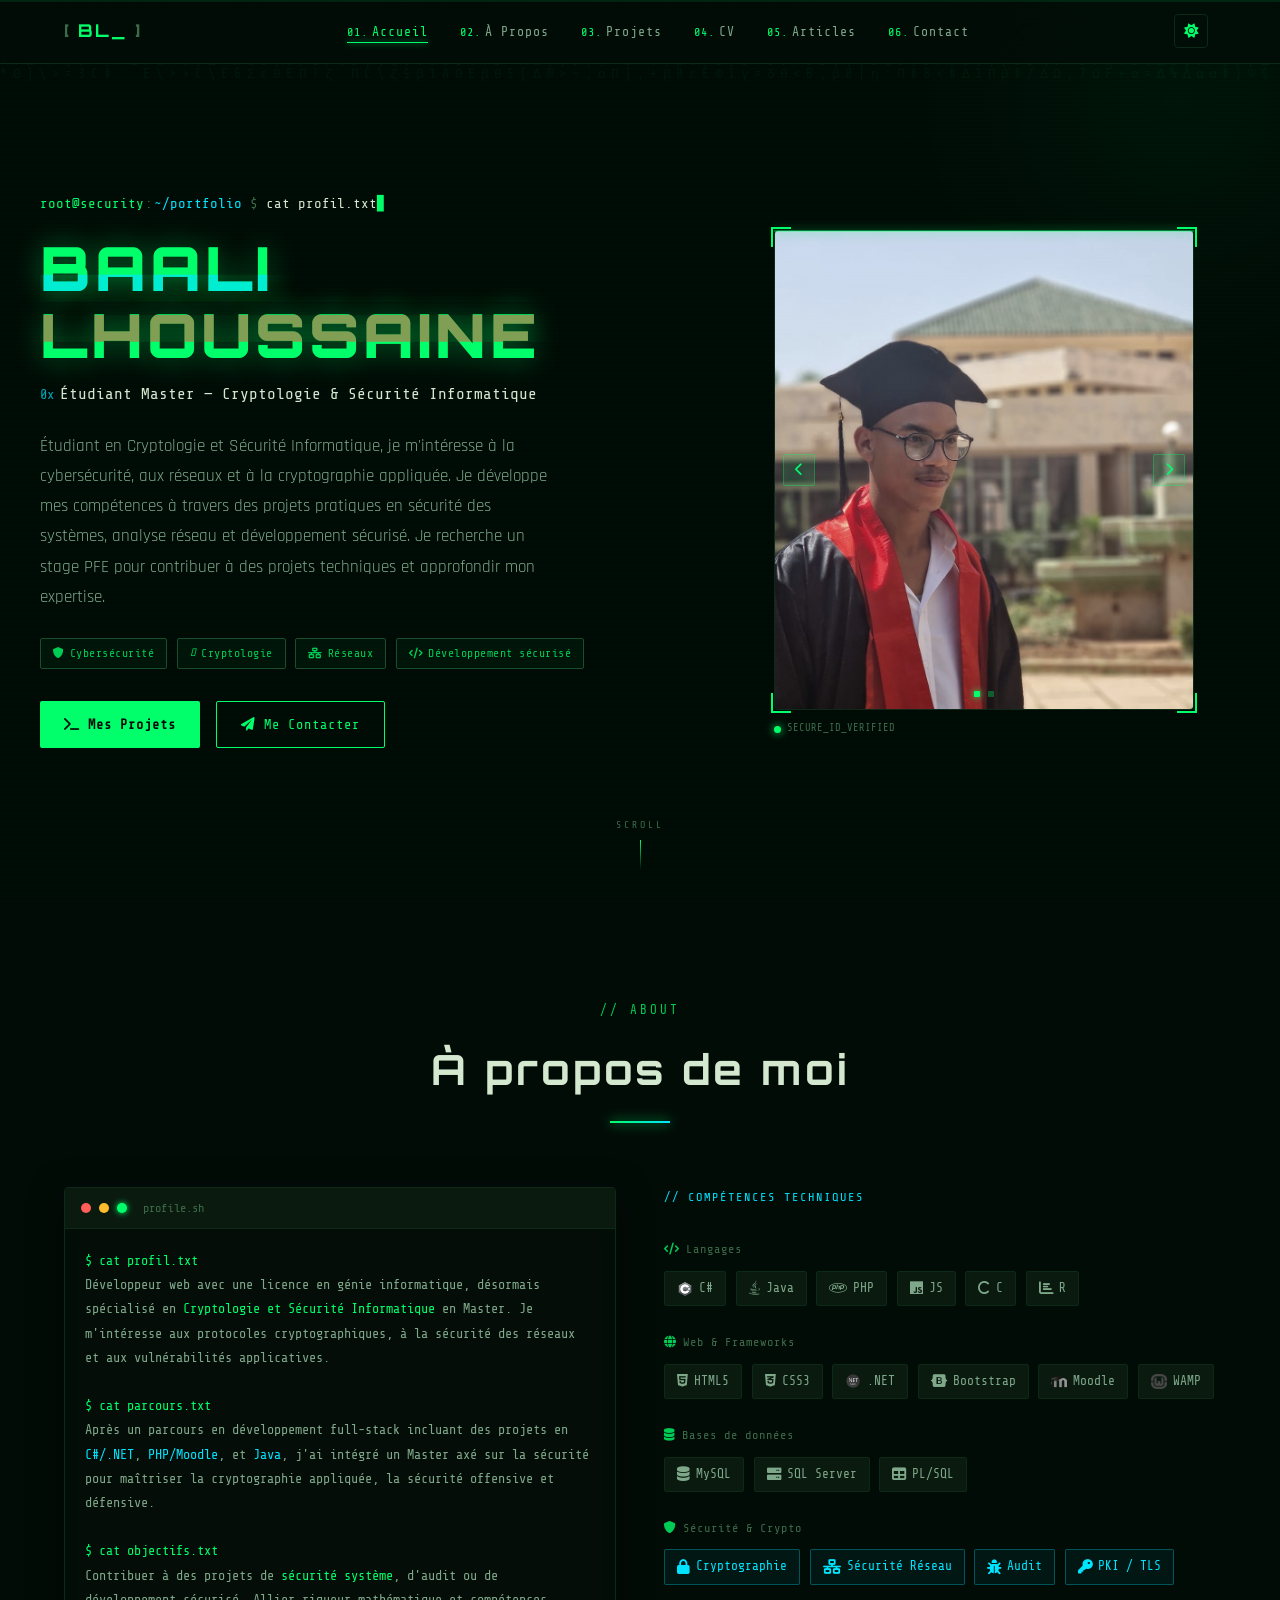
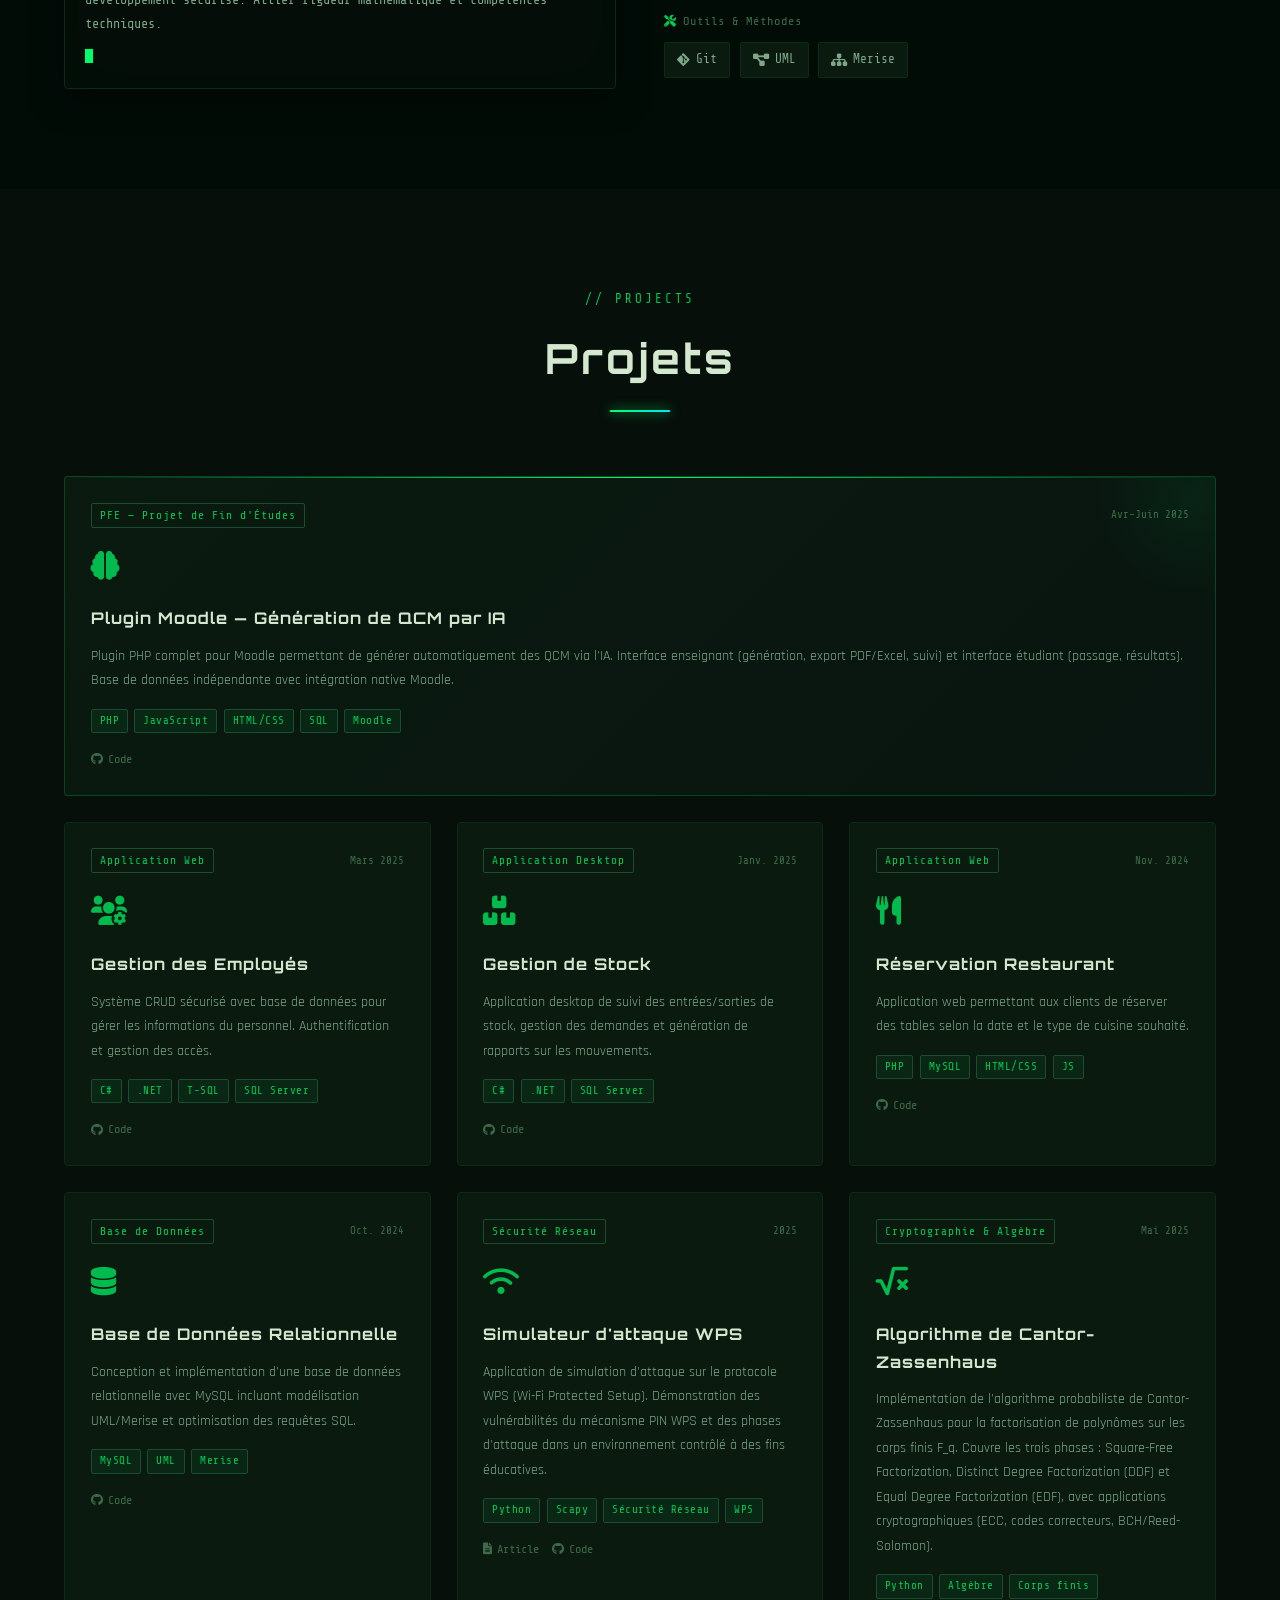
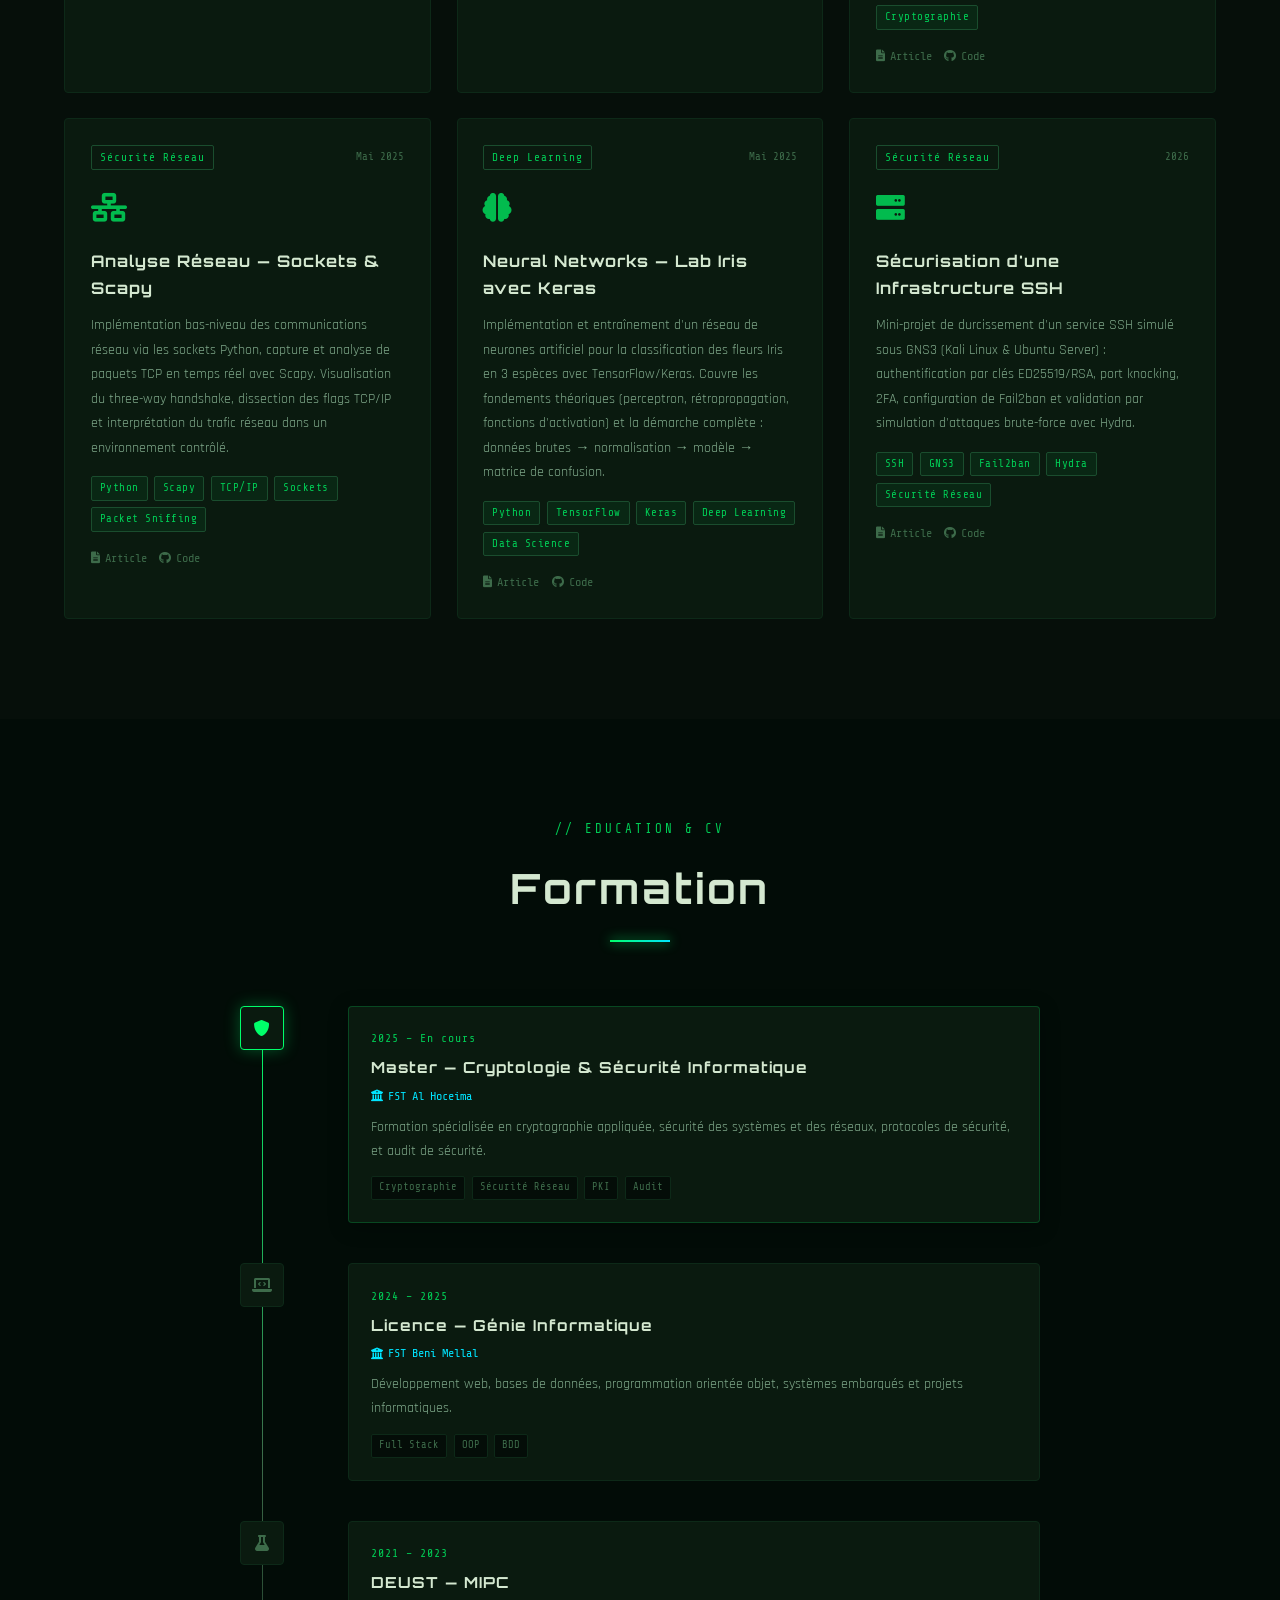
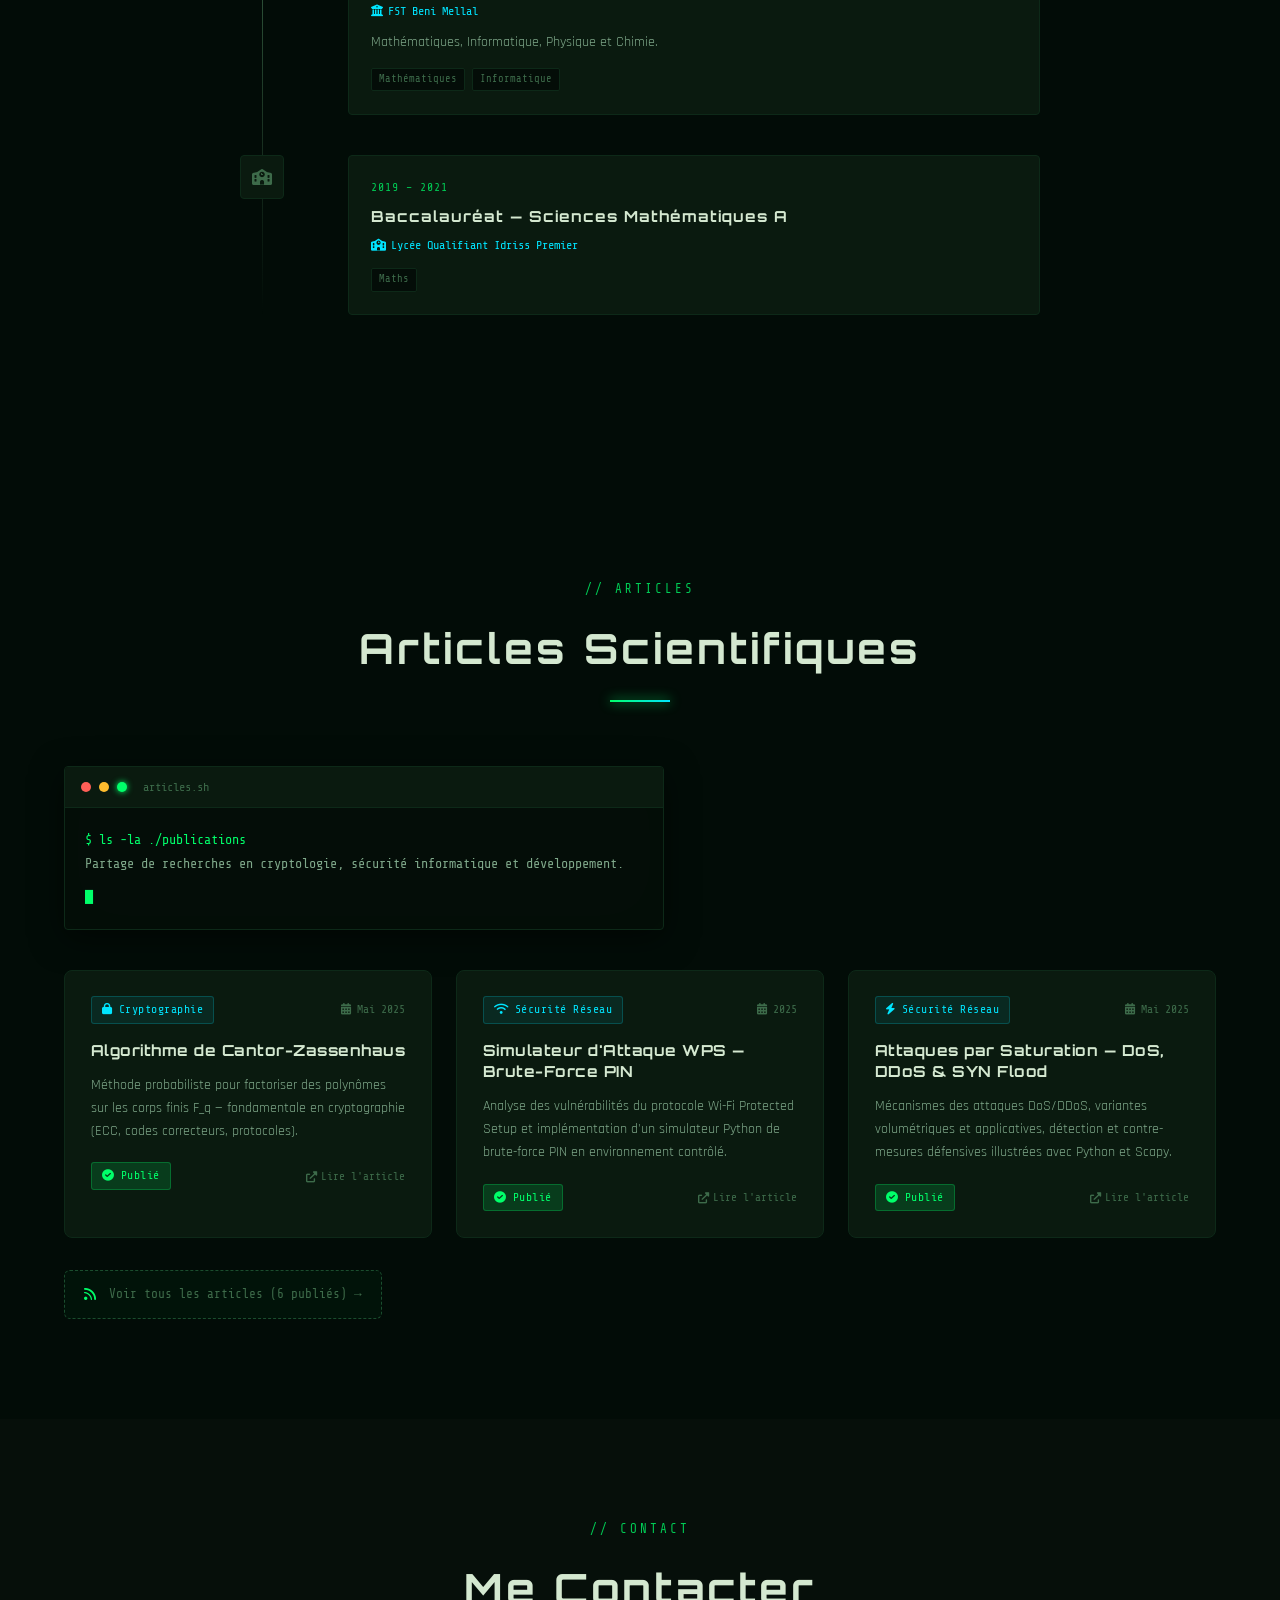
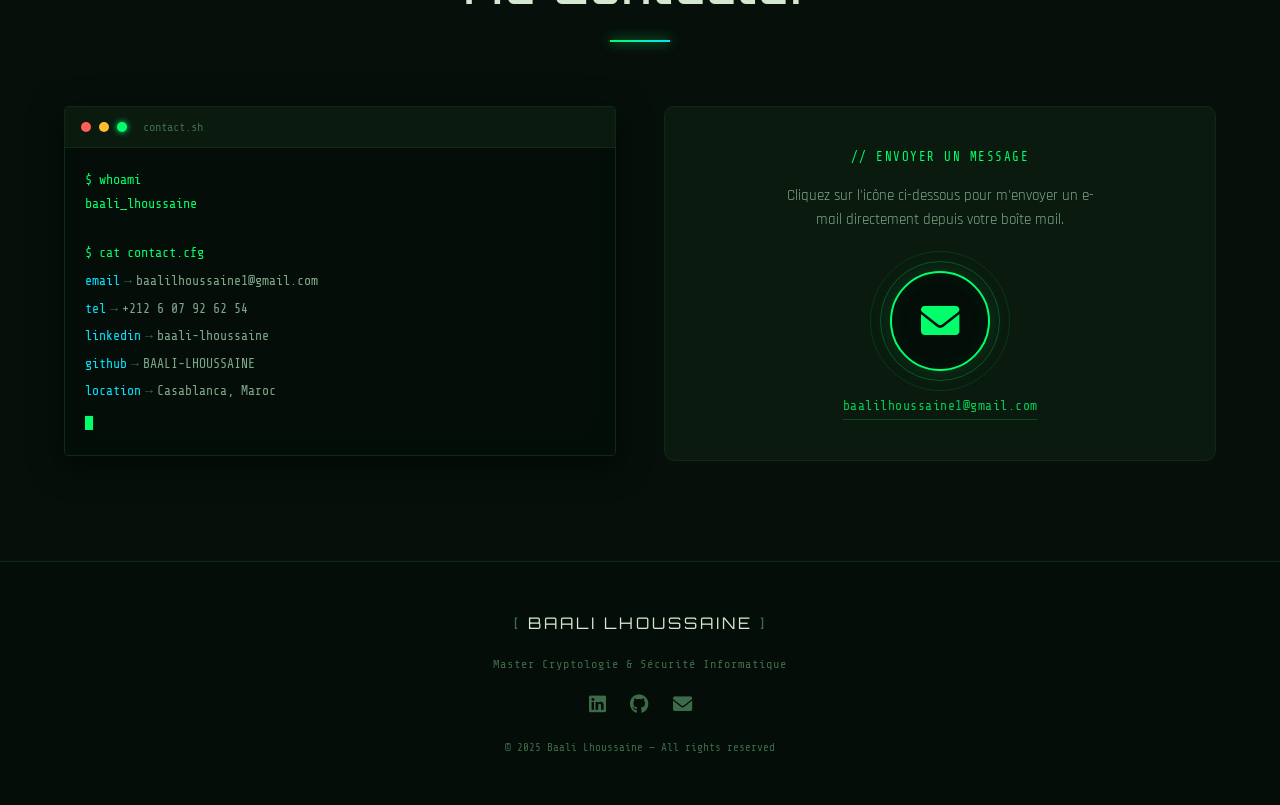
==== commit 3e34a34b: "Update badges for Cryptologie, Réseaux, and Développement sécurisé" ====
--- a/index.html
+++ b/index.html
@@ -65,9 +65,9 @@
             </p>
             <div class="hero-badges">
                 <span class="badge"><i class="fas fa-shield-alt"></i> Cybersécurité </span>
-                <span class="badge"><i class="fas fa-lock"></i> Cryptologie</span>
-                <span class="badge"><i class="fas fa-bug"></i> Réseaux </span>
-                <span class="badge"><i class="fas fa-graduation-cap"></i> Développement sécurisé </span>
+                <span class="badge"><i class="fa-lock — cadenas"></i> Cryptologie</span>
+                <span class="badge"><i class="fas fa-network-wired"></i> Réseaux </span>
+                <span class="badge"><i class="fas fa-code"></i> Développement sécurisé </span>
             </div>
             <div class="hero-buttons">
                 <a href="#projets" class="btn btn-primary"><i class="fas fa-terminal"></i> Mes Projets</a>
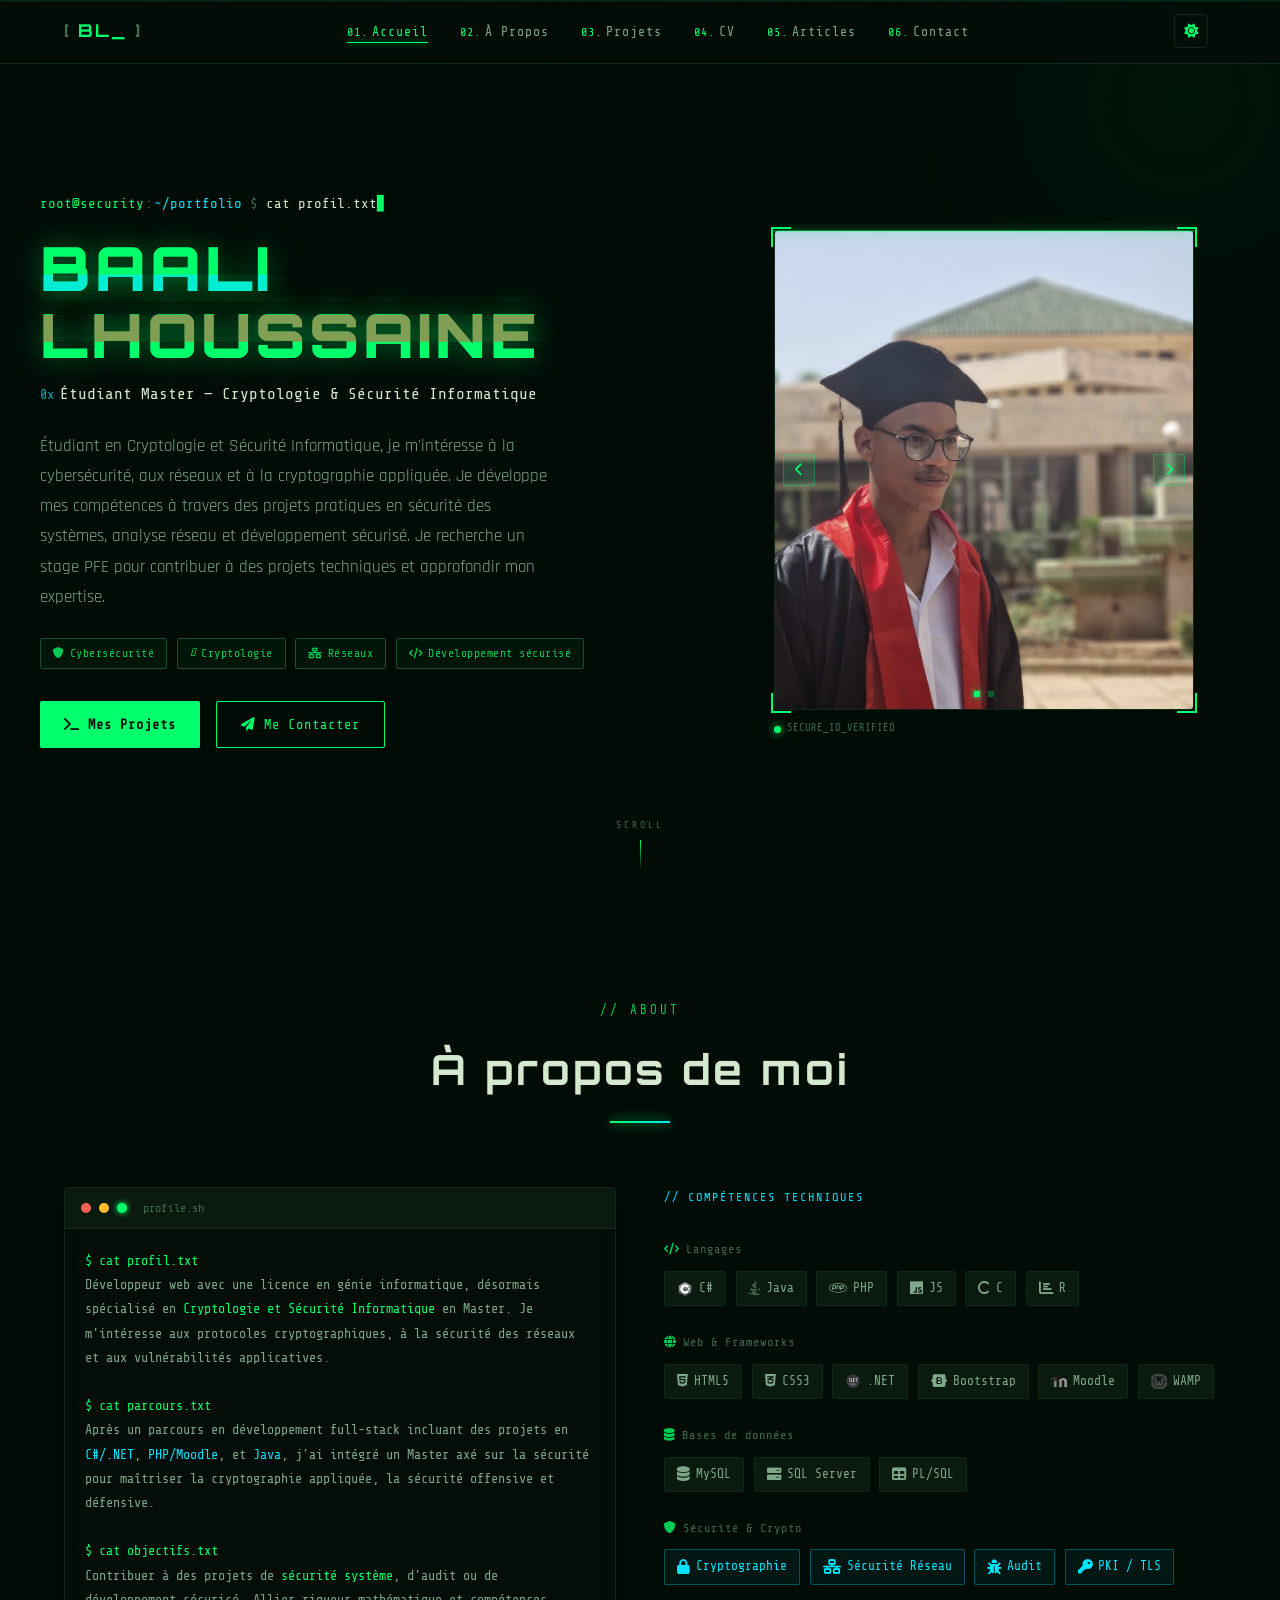
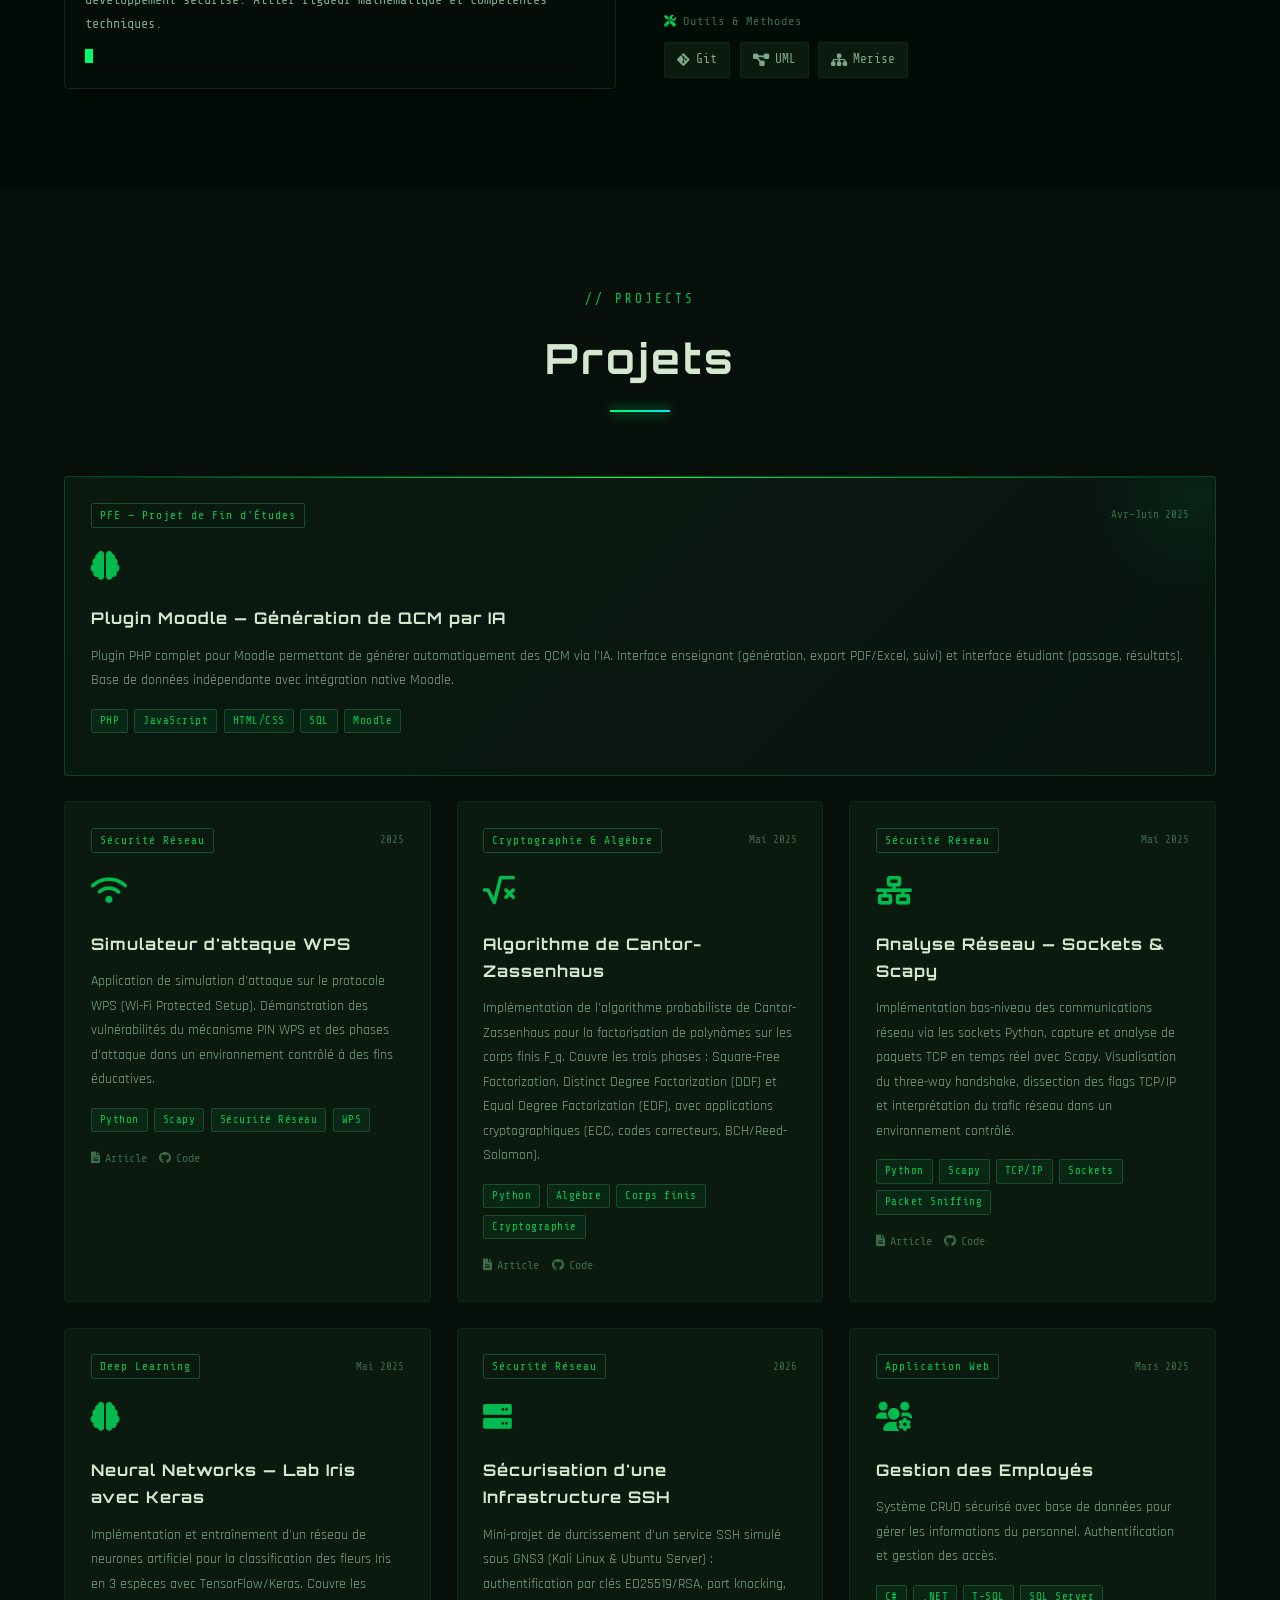
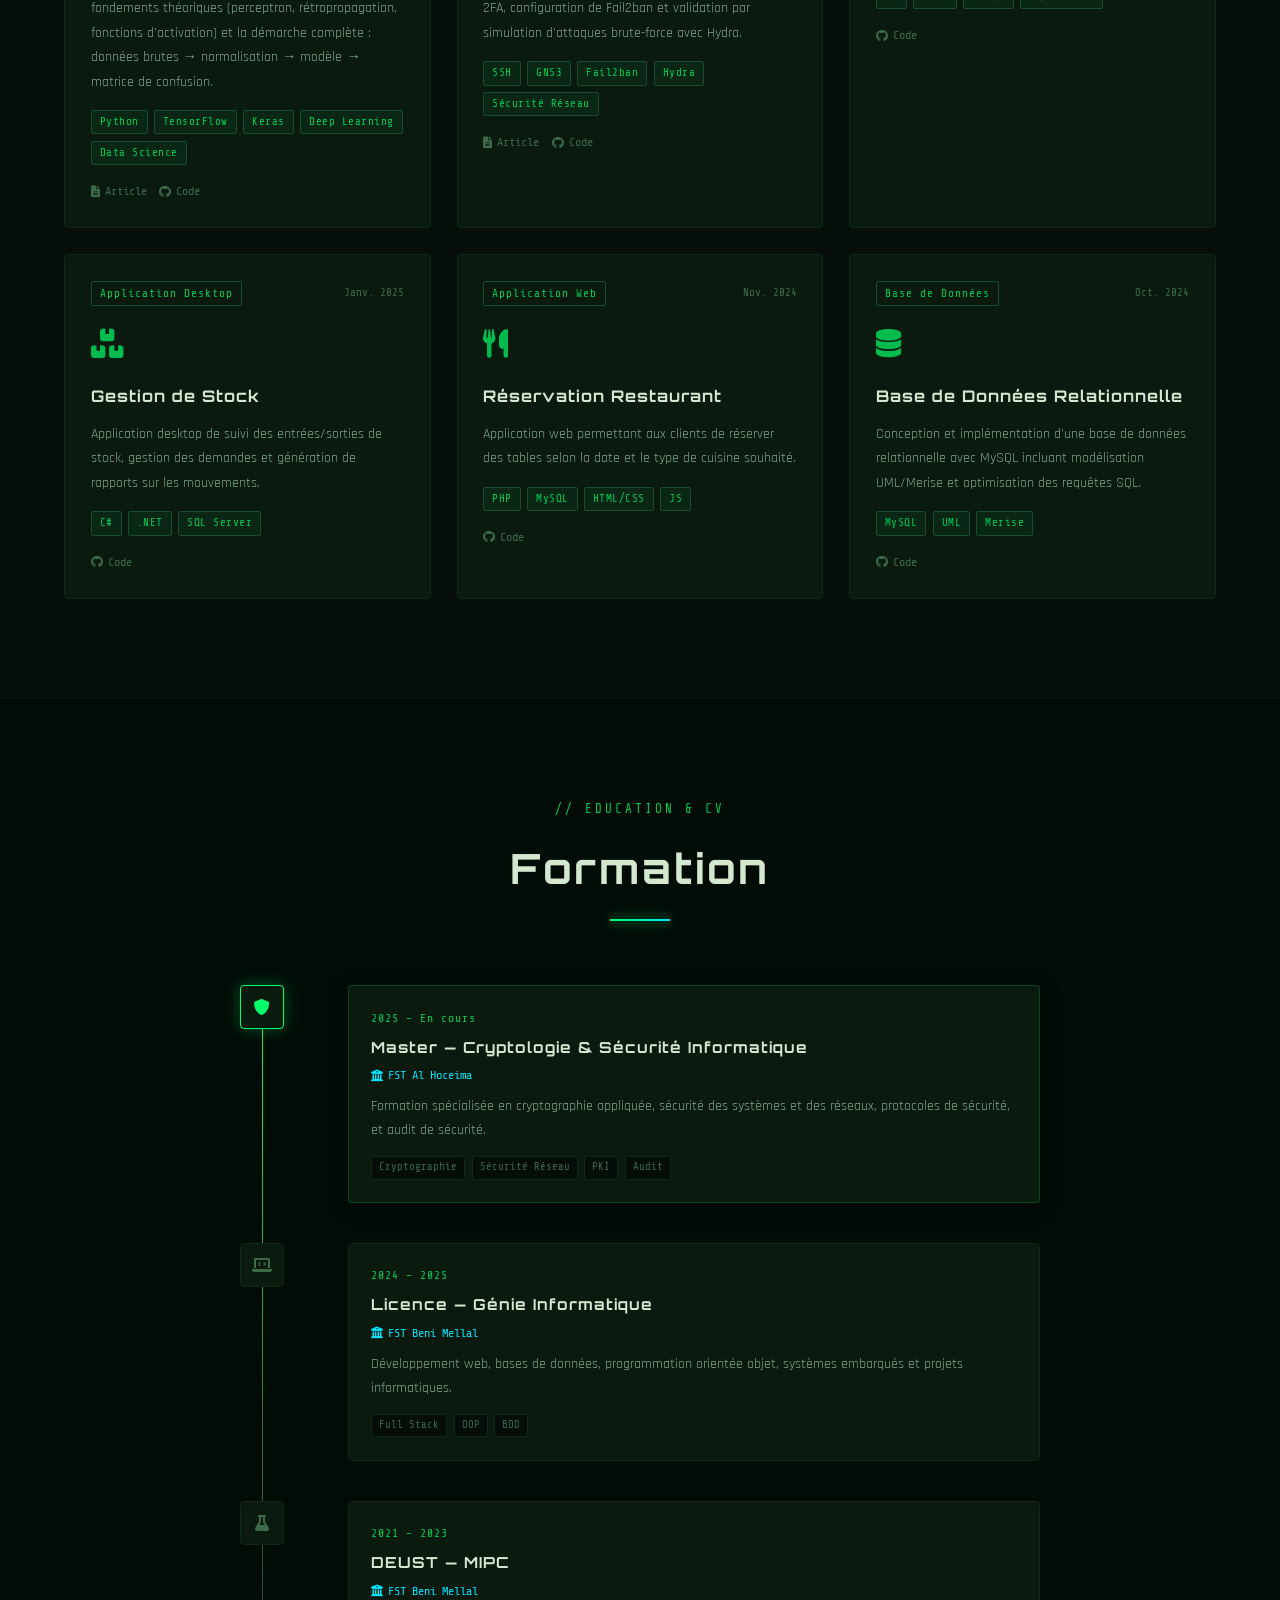
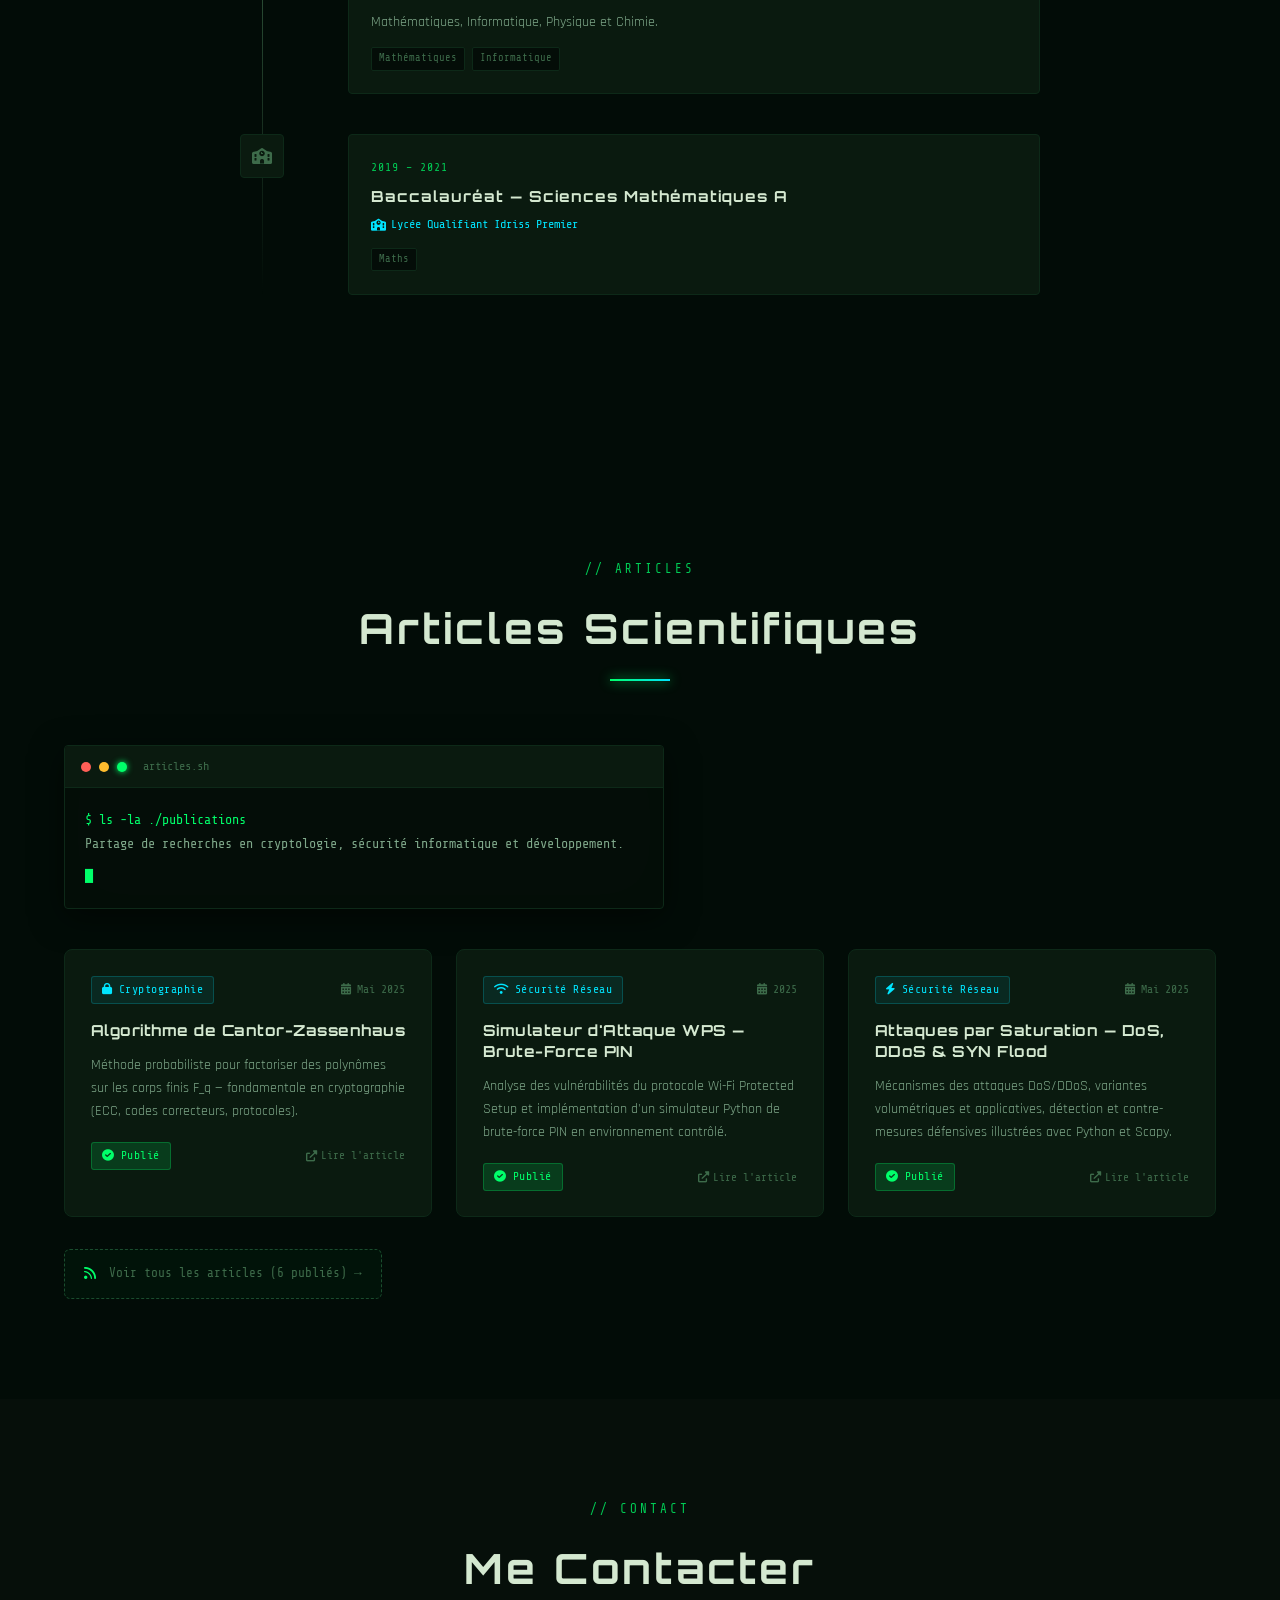
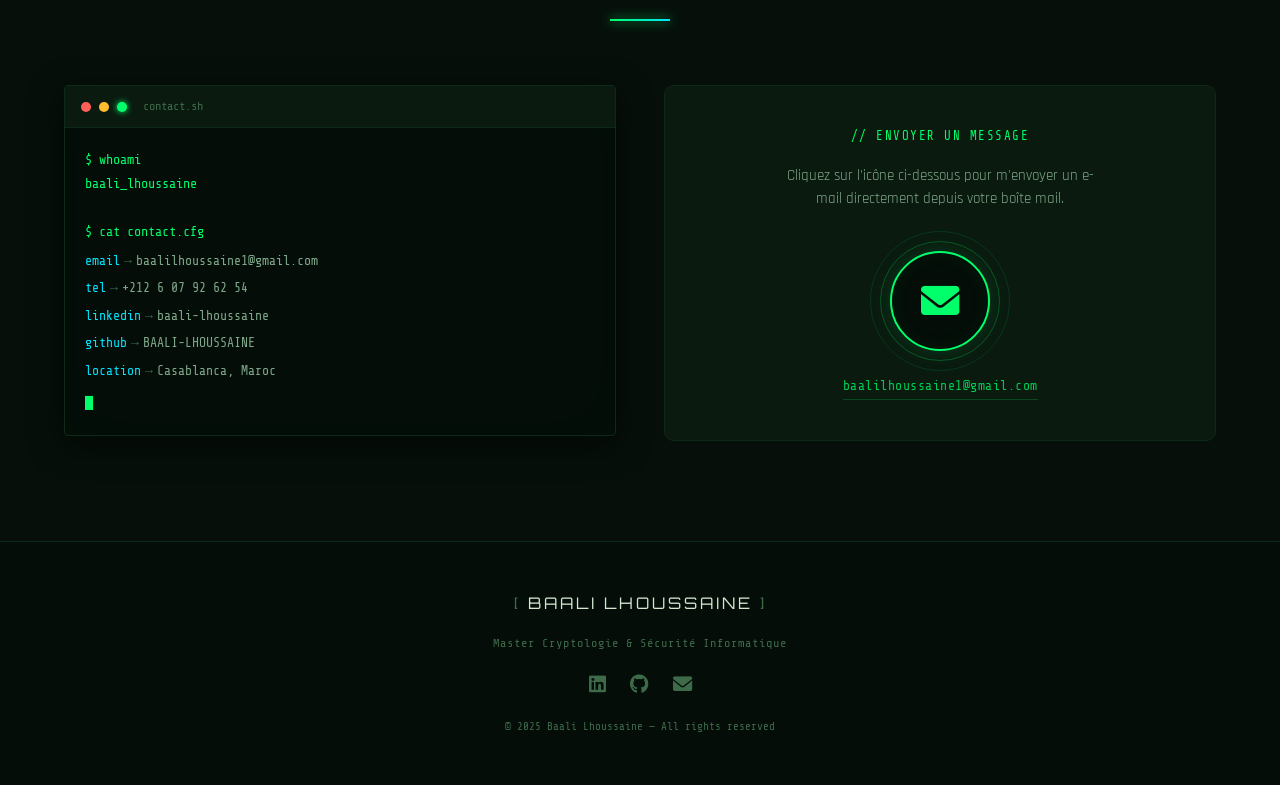
==== commit d915c2c9: "Reorganize project cards in index.html" ====
--- a/index.html
+++ b/index.html
@@ -231,89 +231,7 @@
                     <span class="tech">SQL</span>
                     <span class="tech">Moodle</span>
                 </div>
-                <div class="card-links">
-                    <a href="https://github.com/BAALI-LHOUSSAINE" class="card-link" target="_blank"><i class="fab fa-github"></i> Code</a>
-                </div>
-            </div>
-
-            <!-- Gestion Employés -->
-            <div class="project-card">
-                <div class="card-top-bar">
-                    <span class="card-tag">Application Web</span>
-                    <span class="card-date">Mars 2025</span>
-                </div>
-                <div class="card-icon"><i class="fas fa-users-cog"></i></div>
-                <h3>Gestion des Employés</h3>
-                <p class="card-desc">Système CRUD sécurisé avec base de données pour gérer les informations du personnel. Authentification et gestion des accès.</p>
-                <div class="card-tech">
-                    <span class="tech">C#</span>
-                    <span class="tech">.NET</span>
-                    <span class="tech">T-SQL</span>
-                    <span class="tech">SQL Server</span>
-                </div>
-                <div class="card-links">
-                    <a href="https://github.com/BAALI-LHOUSSAINE/Gestion-des-employes" class="card-link" target="_blank"><i class="fab fa-github"></i> Code</a>
-                </div>
-            </div>
-
-            <!-- Gestion Stock -->
-            <div class="project-card">
-                <div class="card-top-bar">
-                    <span class="card-tag">Application Desktop</span>
-                    <span class="card-date">Janv. 2025</span>
-                </div>
-                <div class="card-icon"><i class="fas fa-boxes"></i></div>
-                <h3>Gestion de Stock</h3>
-                <p class="card-desc">Application desktop de suivi des entrées/sorties de stock, gestion des demandes et génération de rapports sur les mouvements.</p>
-                <div class="card-tech">
-                    <span class="tech">C#</span>
-                    <span class="tech">.NET</span>
-                    <span class="tech">SQL Server</span>
-                </div>
-                <div class="card-links">
-                    <a href="https://github.com/BAALI-LHOUSSAINE/GestionStock" class="card-link" target="_blank"><i class="fab fa-github"></i> Code</a>
-                </div>
-            </div>
-
-            <!-- Réservation Restaurant -->
-            <div class="project-card">
-                <div class="card-top-bar">
-                    <span class="card-tag">Application Web</span>
-                    <span class="card-date">Nov. 2024</span>
-                </div>
-                <div class="card-icon"><i class="fas fa-utensils"></i></div>
-                <h3>Réservation Restaurant</h3>
-                <p class="card-desc">Application web permettant aux clients de réserver des tables selon la date et le type de cuisine souhaité.</p>
-                <div class="card-tech">
-                    <span class="tech">PHP</span>
-                    <span class="tech">MySQL</span>
-                    <span class="tech">HTML/CSS</span>
-                    <span class="tech">JS</span>
-                </div>
-                <div class="card-links">
-                    <a href="https://github.com/BAALI-LHOUSSAINE/reservation" class="card-link" target="_blank"><i class="fab fa-github"></i> Code</a>
-                </div>
-            </div>
-
-            <!-- BDD Relationnelle -->
-            <div class="project-card">
-                <div class="card-top-bar">
-                    <span class="card-tag">Base de Données</span>
-                    <span class="card-date">Oct. 2024</span>
-                </div>
-                <div class="card-icon"><i class="fas fa-database"></i></div>
-                <h3>Base de Données Relationnelle</h3>
-                <p class="card-desc">Conception et implémentation d'une base de données relationnelle avec MySQL incluant modélisation UML/Merise et optimisation des requêtes SQL.</p>
-                <div class="card-tech">
-                    <span class="tech">MySQL</span>
-                    <span class="tech">UML</span>
-                    <span class="tech">Merise</span>
-                </div>
-                <div class="card-links">
-                    <a href="https://github.com/BAALI-LHOUSSAINE" class="card-link" target="_blank"><i class="fab fa-github"></i> Code</a>
-                </div>
-            </div>
-
+            </div>
             <!-- Simulateur d'attaque WPS -->
             <div class="project-card">
                 <div class="card-top-bar">
@@ -421,6 +339,85 @@
                     <a href="https://github.com/BAALI-LHOUSSAINE" class="card-link" target="_blank"><i class="fab fa-github"></i> Code</a>
                 </div>
             </div>
+
+            <!-- Gestion Employés -->
+            <div class="project-card">
+                <div class="card-top-bar">
+                    <span class="card-tag">Application Web</span>
+                    <span class="card-date">Mars 2025</span>
+                </div>
+                <div class="card-icon"><i class="fas fa-users-cog"></i></div>
+                <h3>Gestion des Employés</h3>
+                <p class="card-desc">Système CRUD sécurisé avec base de données pour gérer les informations du personnel. Authentification et gestion des accès.</p>
+                <div class="card-tech">
+                    <span class="tech">C#</span>
+                    <span class="tech">.NET</span>
+                    <span class="tech">T-SQL</span>
+                    <span class="tech">SQL Server</span>
+                </div>
+                <div class="card-links">
+                    <a href="https://github.com/BAALI-LHOUSSAINE/Gestion-des-employes" class="card-link" target="_blank"><i class="fab fa-github"></i> Code</a>
+                </div>
+            </div>
+
+            <!-- Gestion Stock -->
+            <div class="project-card">
+                <div class="card-top-bar">
+                    <span class="card-tag">Application Desktop</span>
+                    <span class="card-date">Janv. 2025</span>
+                </div>
+                <div class="card-icon"><i class="fas fa-boxes"></i></div>
+                <h3>Gestion de Stock</h3>
+                <p class="card-desc">Application desktop de suivi des entrées/sorties de stock, gestion des demandes et génération de rapports sur les mouvements.</p>
+                <div class="card-tech">
+                    <span class="tech">C#</span>
+                    <span class="tech">.NET</span>
+                    <span class="tech">SQL Server</span>
+                </div>
+                <div class="card-links">
+                    <a href="https://github.com/BAALI-LHOUSSAINE/GestionStock" class="card-link" target="_blank"><i class="fab fa-github"></i> Code</a>
+                </div>
+            </div>
+
+            <!-- Réservation Restaurant -->
+            <div class="project-card">
+                <div class="card-top-bar">
+                    <span class="card-tag">Application Web</span>
+                    <span class="card-date">Nov. 2024</span>
+                </div>
+                <div class="card-icon"><i class="fas fa-utensils"></i></div>
+                <h3>Réservation Restaurant</h3>
+                <p class="card-desc">Application web permettant aux clients de réserver des tables selon la date et le type de cuisine souhaité.</p>
+                <div class="card-tech">
+                    <span class="tech">PHP</span>
+                    <span class="tech">MySQL</span>
+                    <span class="tech">HTML/CSS</span>
+                    <span class="tech">JS</span>
+                </div>
+                <div class="card-links">
+                    <a href="https://github.com/BAALI-LHOUSSAINE/reservation" class="card-link" target="_blank"><i class="fab fa-github"></i> Code</a>
+                </div>
+            </div>
+
+            <!-- BDD Relationnelle -->
+            <div class="project-card">
+                <div class="card-top-bar">
+                    <span class="card-tag">Base de Données</span>
+                    <span class="card-date">Oct. 2024</span>
+                </div>
+                <div class="card-icon"><i class="fas fa-database"></i></div>
+                <h3>Base de Données Relationnelle</h3>
+                <p class="card-desc">Conception et implémentation d'une base de données relationnelle avec MySQL incluant modélisation UML/Merise et optimisation des requêtes SQL.</p>
+                <div class="card-tech">
+                    <span class="tech">MySQL</span>
+                    <span class="tech">UML</span>
+                    <span class="tech">Merise</span>
+                </div>
+                <div class="card-links">
+                    <a href="https://github.com/BAALI-LHOUSSAINE" class="card-link" target="_blank"><i class="fab fa-github"></i> Code</a>
+                </div>
+            </div>
+
 
         </div>
     </div>
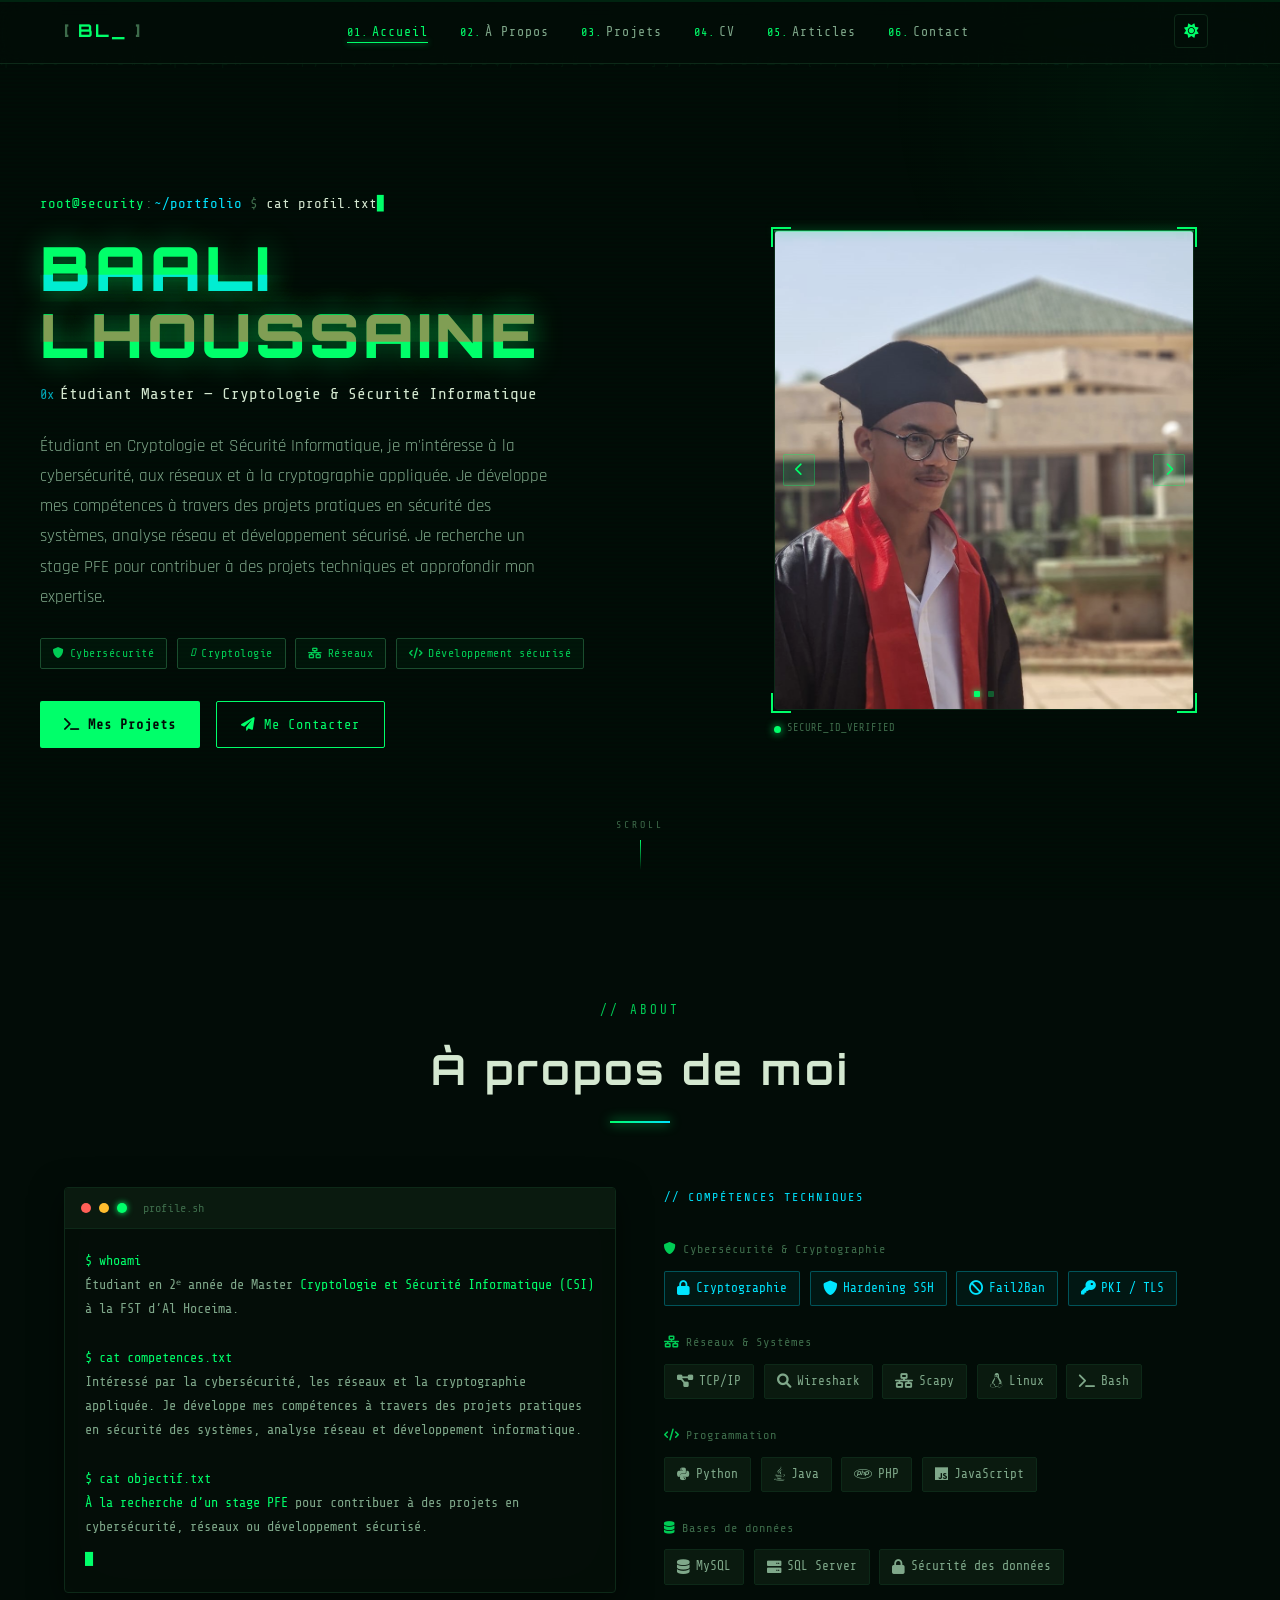
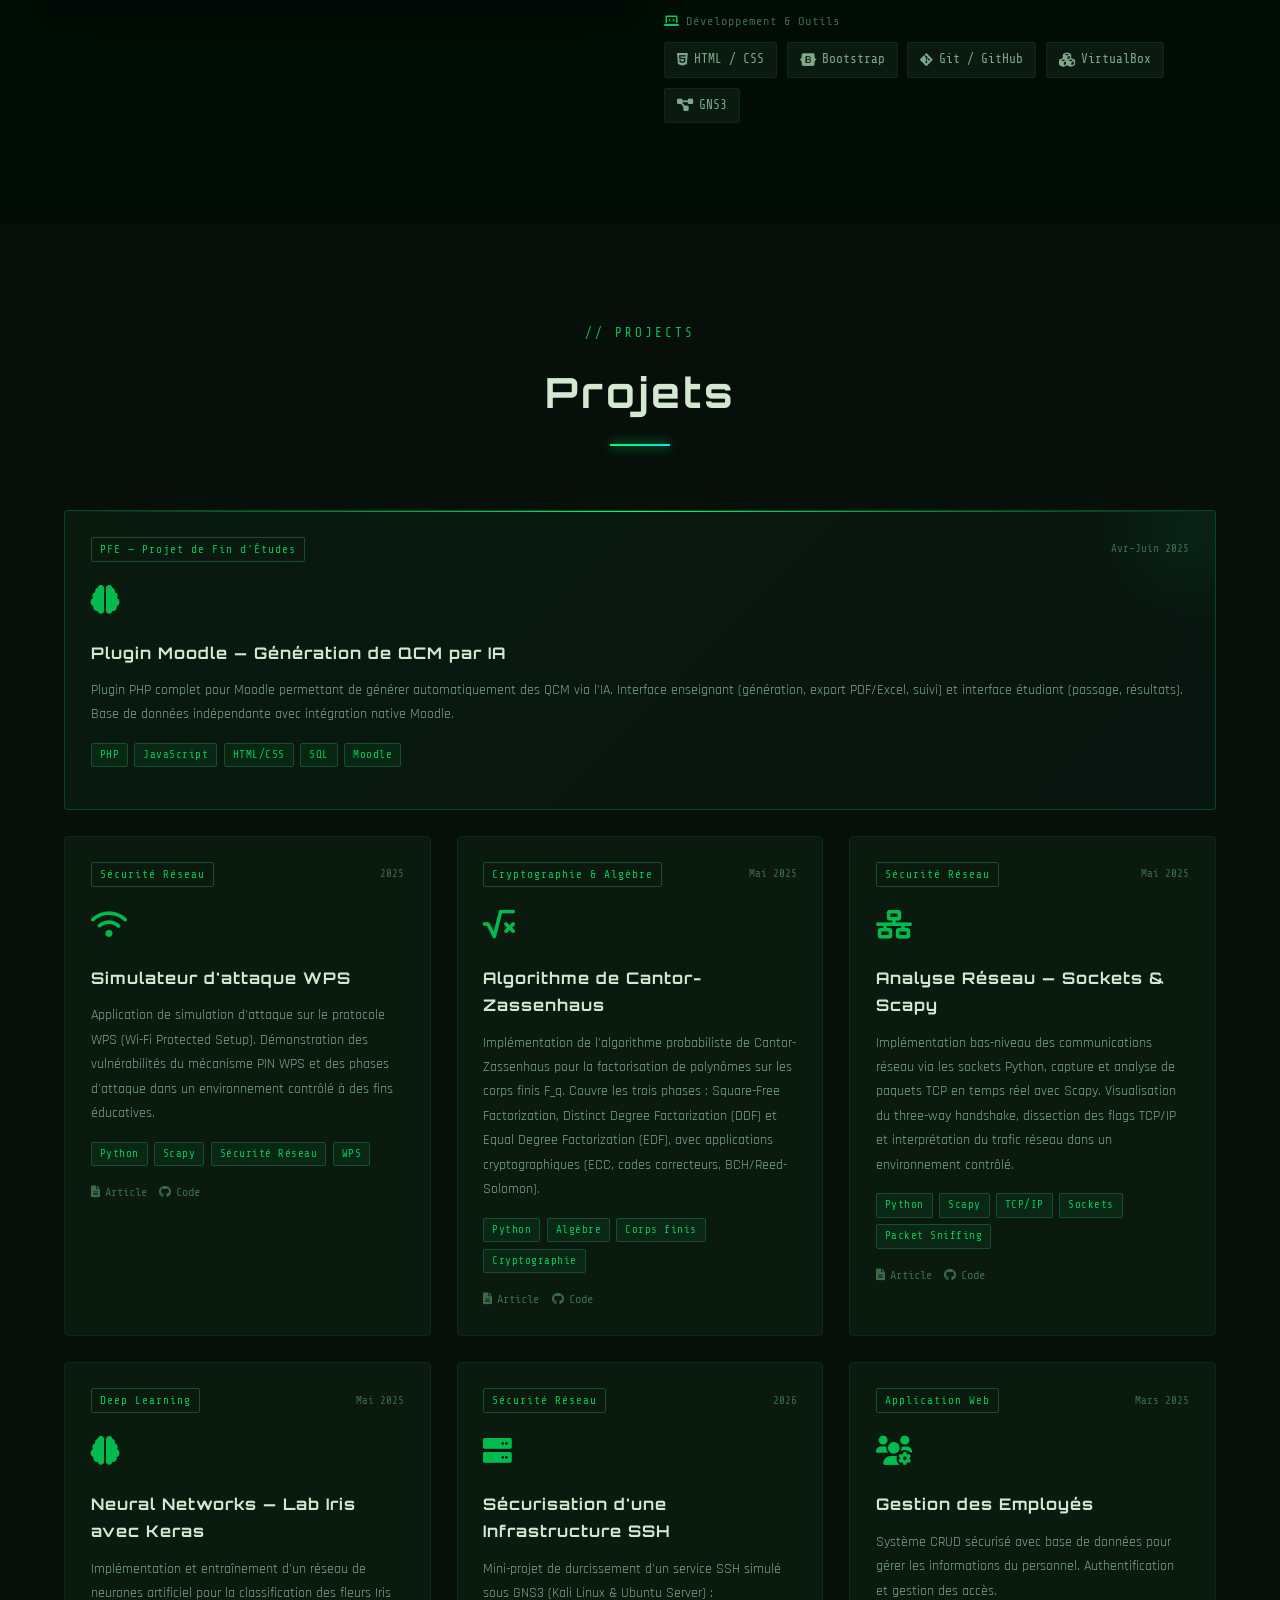
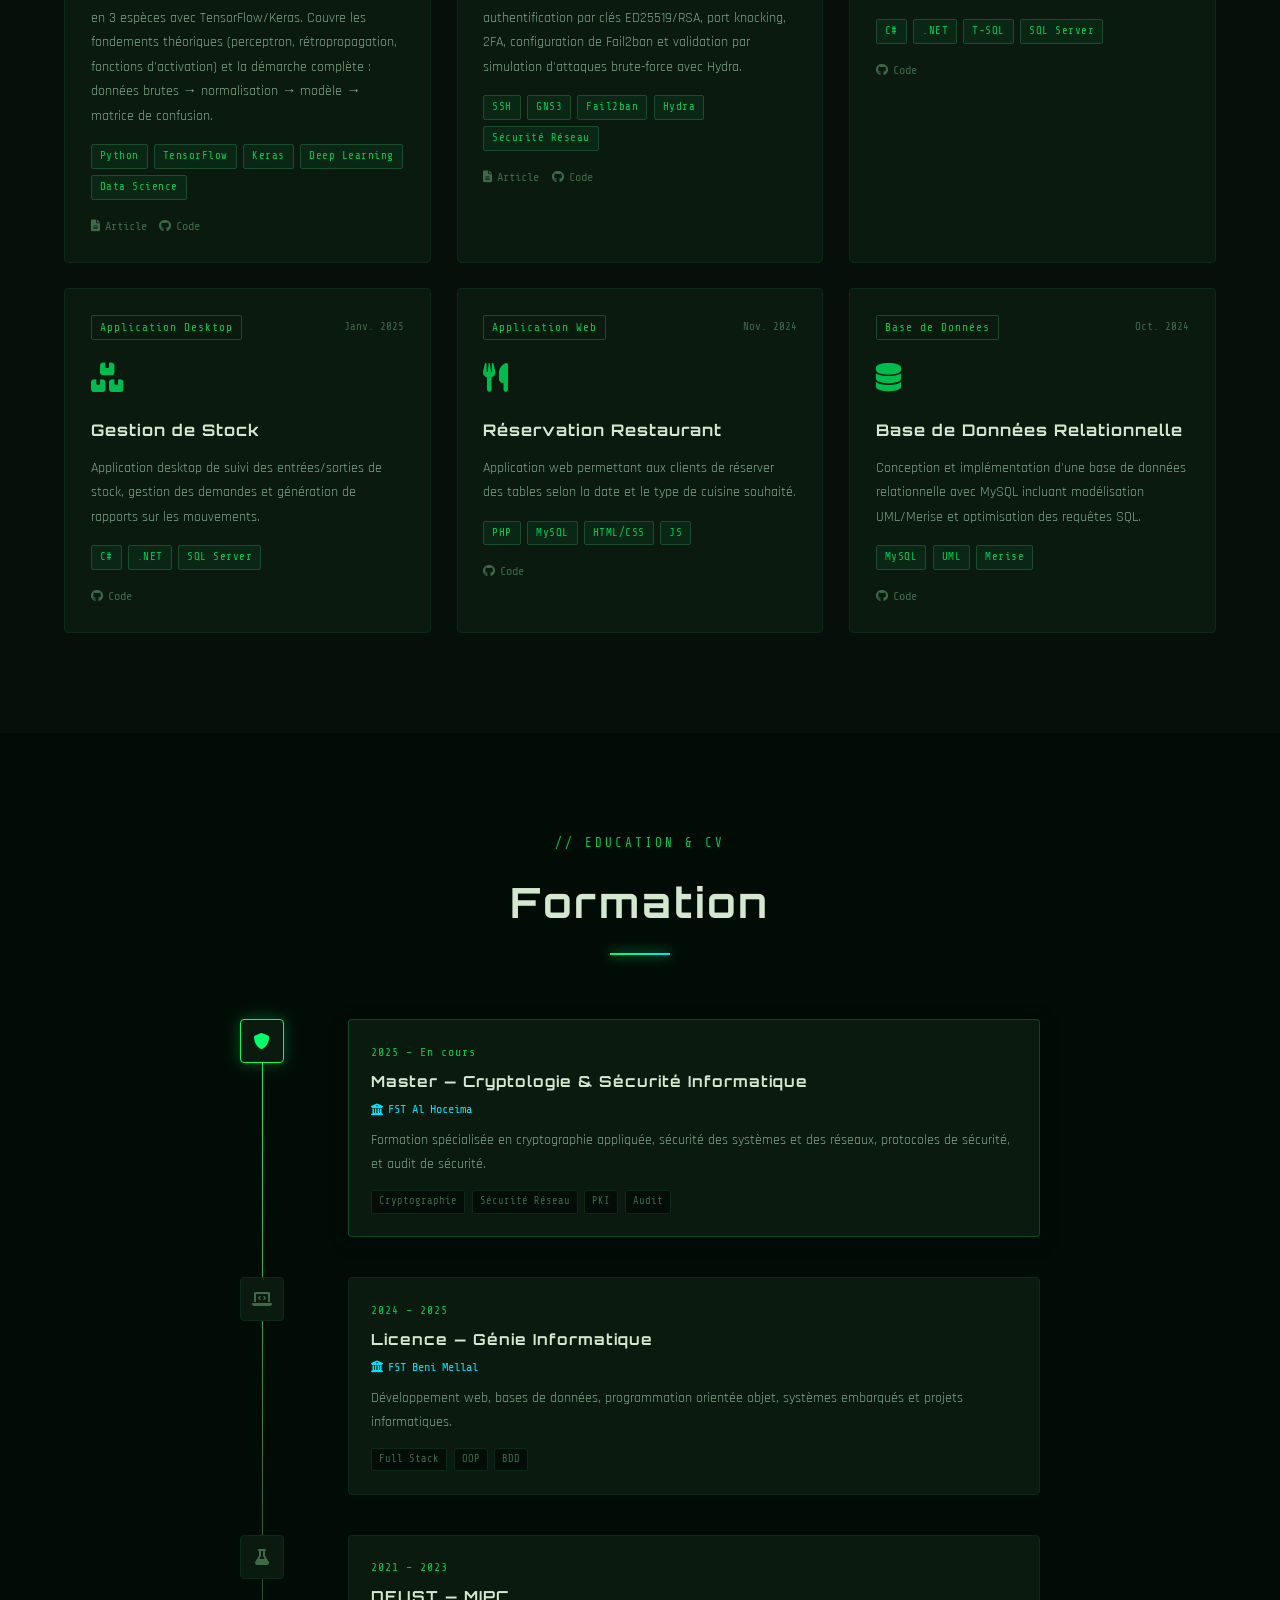
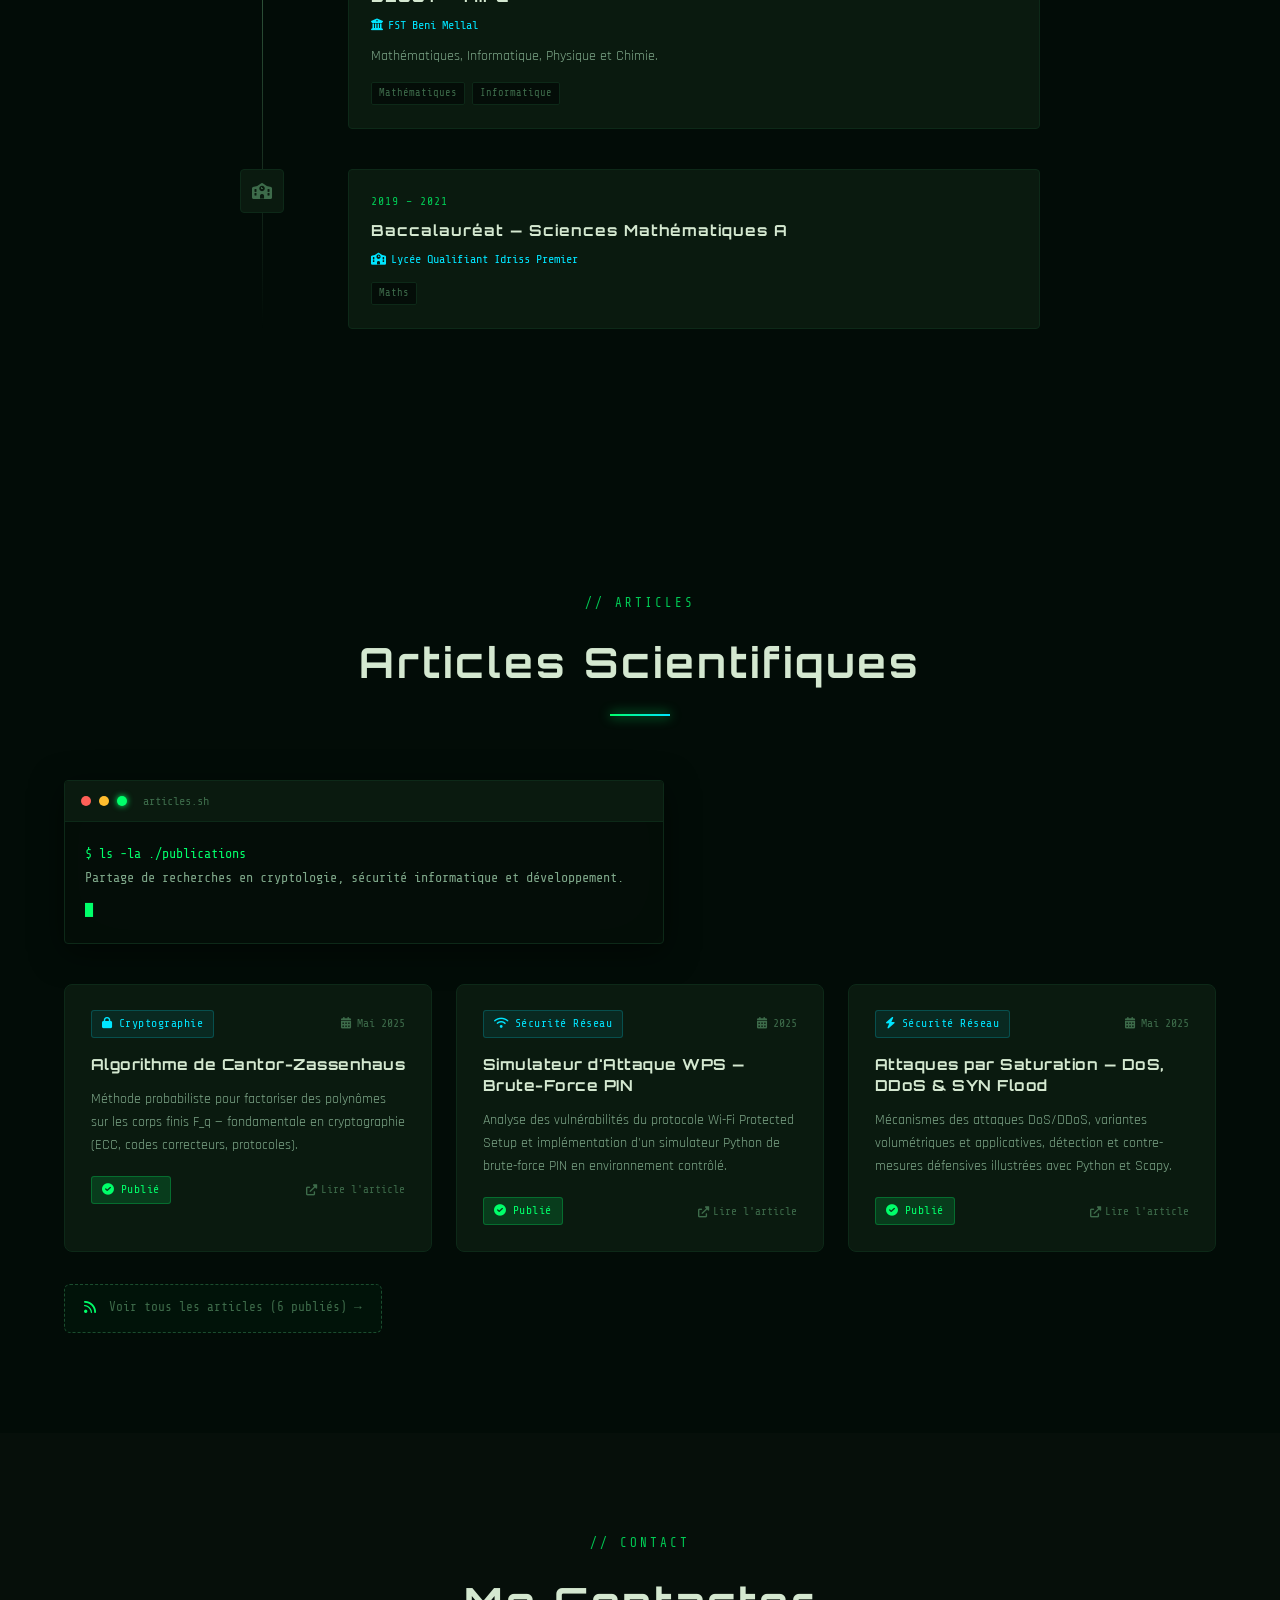
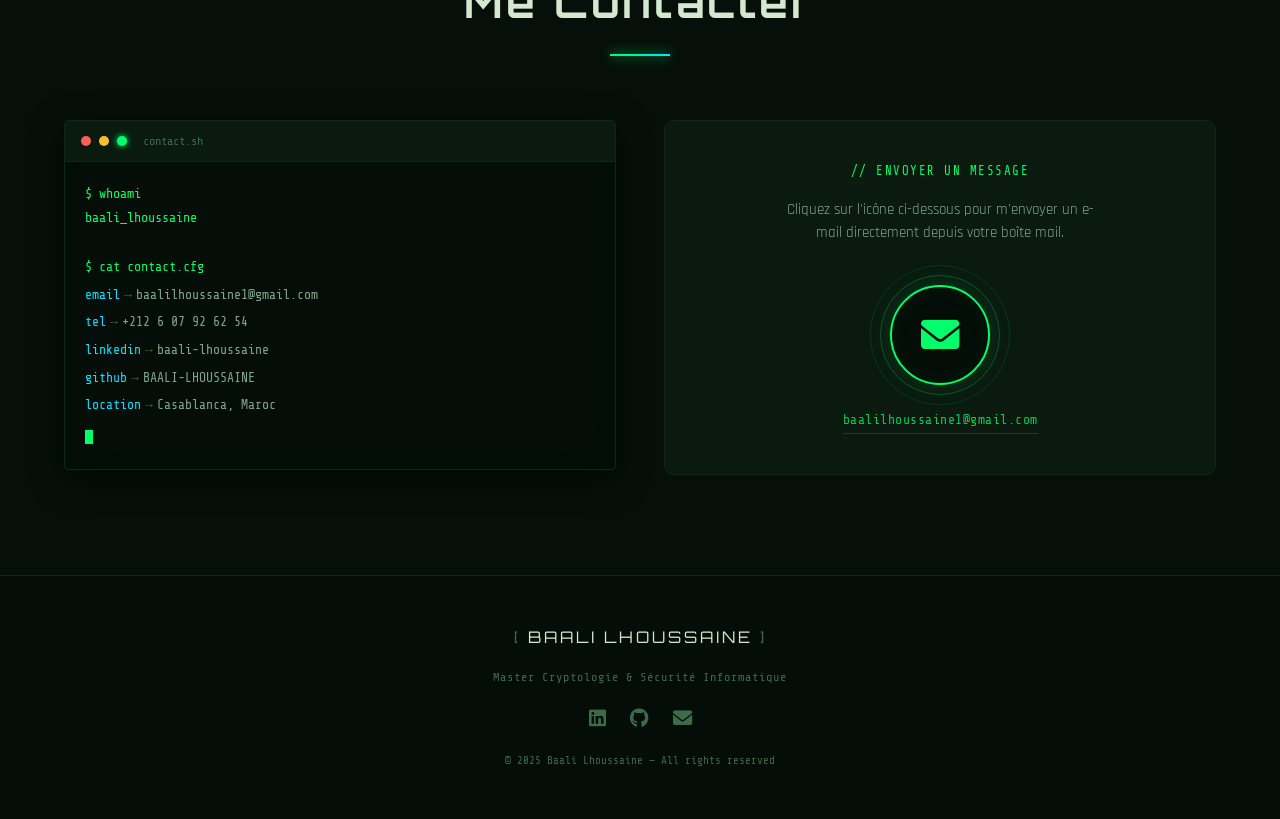
==== commit 243b1a30: "Restore 'À propos' section with profile and skills Reintroduced the 'À propos' section with detailed" ====
--- a/index.html
+++ b/index.html
@@ -113,7 +113,7 @@
 </section>
 
 <!-- ===================== À PROPOS ===================== -->
-<section id="apropos" class="section">
+<!-- <section id="apropos" class="section">
     <div class="container">
         <div class="section-header">
             <span class="section-tag">// ABOUT</span>
@@ -201,7 +201,207 @@
             </div>
         </div>
     </div>
+</section> -->
+
+<!-- ===================== À PROPOS ===================== -->
+<section id="apropos" class="section">
+    <div class="container">
+
+        <div class="section-header">
+            <span class="section-tag">// ABOUT</span>
+            <h2 class="section-title">À propos de moi</h2>
+            <div class="title-line"></div>
+        </div>
+
+        <div class="about-grid">
+
+            <!-- PROFIL -->
+            <div class="about-text-block">
+                <div class="terminal-box">
+                    <div class="terminal-header">
+                        <span class="t-dot red"></span>
+                        <span class="t-dot yellow"></span>
+                        <span class="t-dot green"></span>
+                        <span class="t-title">profile.sh</span>
+                    </div>
+
+                    <div class="terminal-body">
+                        <p><span class="t-cmd">$ whoami</span></p>
+                        <p class="t-out">
+                            Étudiant en 2ᵉ année de Master
+                            <span class="t-green">Cryptologie et Sécurité Informatique (CSI)</span>
+                            à la FST d’Al Hoceima.
+                        </p>
+
+                        <br>
+
+                        <p><span class="t-cmd">$ cat competences.txt</span></p>
+                        <p class="t-out">
+                            Intéressé par la cybersécurité, les réseaux et la
+                            cryptographie appliquée. Je développe mes compétences
+                            à travers des projets pratiques en sécurité des systèmes,
+                            analyse réseau et développement informatique.
+                        </p>
+
+                        <br>
+
+                        <p><span class="t-cmd">$ cat objectif.txt</span></p>
+                        <p class="t-out">
+                            <span class="t-green">À la recherche d’un stage PFE</span>
+                            pour contribuer à des projets en cybersécurité,
+                            réseaux ou développement sécurisé.
+                        </p>
+
+                        <p class="t-prompt">█</p>
+                    </div>
+                </div>
+            </div>
+
+            <!-- COMPÉTENCES -->
+            <div class="skills-block">
+                <div class="skills-section-label">
+                    // COMPÉTENCES TECHNIQUES
+                </div>
+
+                <!-- CYBERSÉCURITÉ -->
+                <div class="skill-group">
+                    <div class="sg-label">
+                        <i class="fas fa-shield-alt"></i>
+                        Cybersécurité & Cryptographie
+                    </div>
+                    <div class="skills-row">
+                        <div class="skill-chip new">
+                            <i class="fas fa-lock"></i>
+                            <span>Cryptographie</span>
+                        </div>
+                        <div class="skill-chip new">
+                            <i class="fas fa-shield-alt"></i>
+                            <span>Hardening SSH</span>
+                        </div>
+                        <div class="skill-chip new">
+                            <i class="fas fa-ban"></i>
+                            <span>Fail2Ban</span>
+                        </div>
+                        <div class="skill-chip new">
+                            <i class="fas fa-key"></i>
+                            <span>PKI / TLS</span>
+                        </div>
+                    </div>
+                </div>
+
+                <!-- RÉSEAUX & SYSTÈMES -->
+                <div class="skill-group">
+                    <div class="sg-label">
+                        <i class="fas fa-network-wired"></i>
+                        Réseaux & Systèmes
+                    </div>
+                    <div class="skills-row">
+                        <div class="skill-chip">
+                            <i class="fas fa-project-diagram"></i>
+                            <span>TCP/IP</span>
+                        </div>
+                        <div class="skill-chip">
+                            <i class="fas fa-search"></i>
+                            <span>Wireshark</span>
+                        </div>
+                        <div class="skill-chip">
+                            <i class="fas fa-network-wired"></i>
+                            <span>Scapy</span>
+                        </div>
+                        <div class="skill-chip">
+                            <i class="fab fa-linux"></i>
+                            <span>Linux</span>
+                        </div>
+                        <div class="skill-chip">
+                            <i class="fas fa-terminal"></i>
+                            <span>Bash</span>
+                        </div>
+                    </div>
+                </div>
+
+                <!-- PROGRAMMATION -->
+                <div class="skill-group">
+                    <div class="sg-label">
+                        <i class="fas fa-code"></i>
+                        Programmation
+                    </div>
+                    <div class="skills-row">
+                        <div class="skill-chip">
+                            <i class="fab fa-python"></i>
+                            <span>Python</span>
+                        </div>
+                        <div class="skill-chip">
+                            <i class="fab fa-java"></i>
+                            <span>Java</span>
+                        </div>
+                        <div class="skill-chip">
+                            <i class="fab fa-php"></i>
+                            <span>PHP</span>
+                        </div>
+                        <div class="skill-chip">
+                            <i class="fab fa-js"></i>
+                            <span>JavaScript</span>
+                        </div>
+                    </div>
+                </div>
+
+                <!-- BASES DE DONNÉES -->
+                <div class="skill-group">
+                    <div class="sg-label">
+                        <i class="fas fa-database"></i>
+                        Bases de données
+                    </div>
+                    <div class="skills-row">
+                        <div class="skill-chip">
+                            <i class="fas fa-database"></i>
+                            <span>MySQL</span>
+                        </div>
+                        <div class="skill-chip">
+                            <i class="fas fa-server"></i>
+                            <span>SQL Server</span>
+                        </div>
+                        <div class="skill-chip">
+                            <i class="fas fa-lock"></i>
+                            <span>Sécurité des données</span>
+                        </div>
+                    </div>
+                </div>
+
+                <!-- DÉVELOPPEMENT & OUTILS -->
+                <div class="skill-group">
+                    <div class="sg-label">
+                        <i class="fas fa-laptop-code"></i>
+                        Développement & Outils
+                    </div>
+                    <div class="skills-row">
+                        <div class="skill-chip">
+                            <i class="fab fa-html5"></i>
+                            <span>HTML / CSS</span>
+                        </div>
+                        <div class="skill-chip">
+                            <i class="fab fa-bootstrap"></i>
+                            <span>Bootstrap</span>
+                        </div>
+                        <div class="skill-chip">
+                            <i class="fab fa-git-alt"></i>
+                            <span>Git / GitHub</span>
+                        </div>
+                        <div class="skill-chip">
+                            <i class="fas fa-cubes"></i>
+                            <span>VirtualBox</span>
+                        </div>
+                        <div class="skill-chip">
+                            <i class="fas fa-project-diagram"></i>
+                            <span>GNS3</span>
+                        </div>
+                    </div>
+                </div>
+
+            </div>
+        </div>
+    </div>
 </section>
+
 
 <!-- ===================== PROJETS ===================== -->
 <section id="projets" class="section section-dark">
